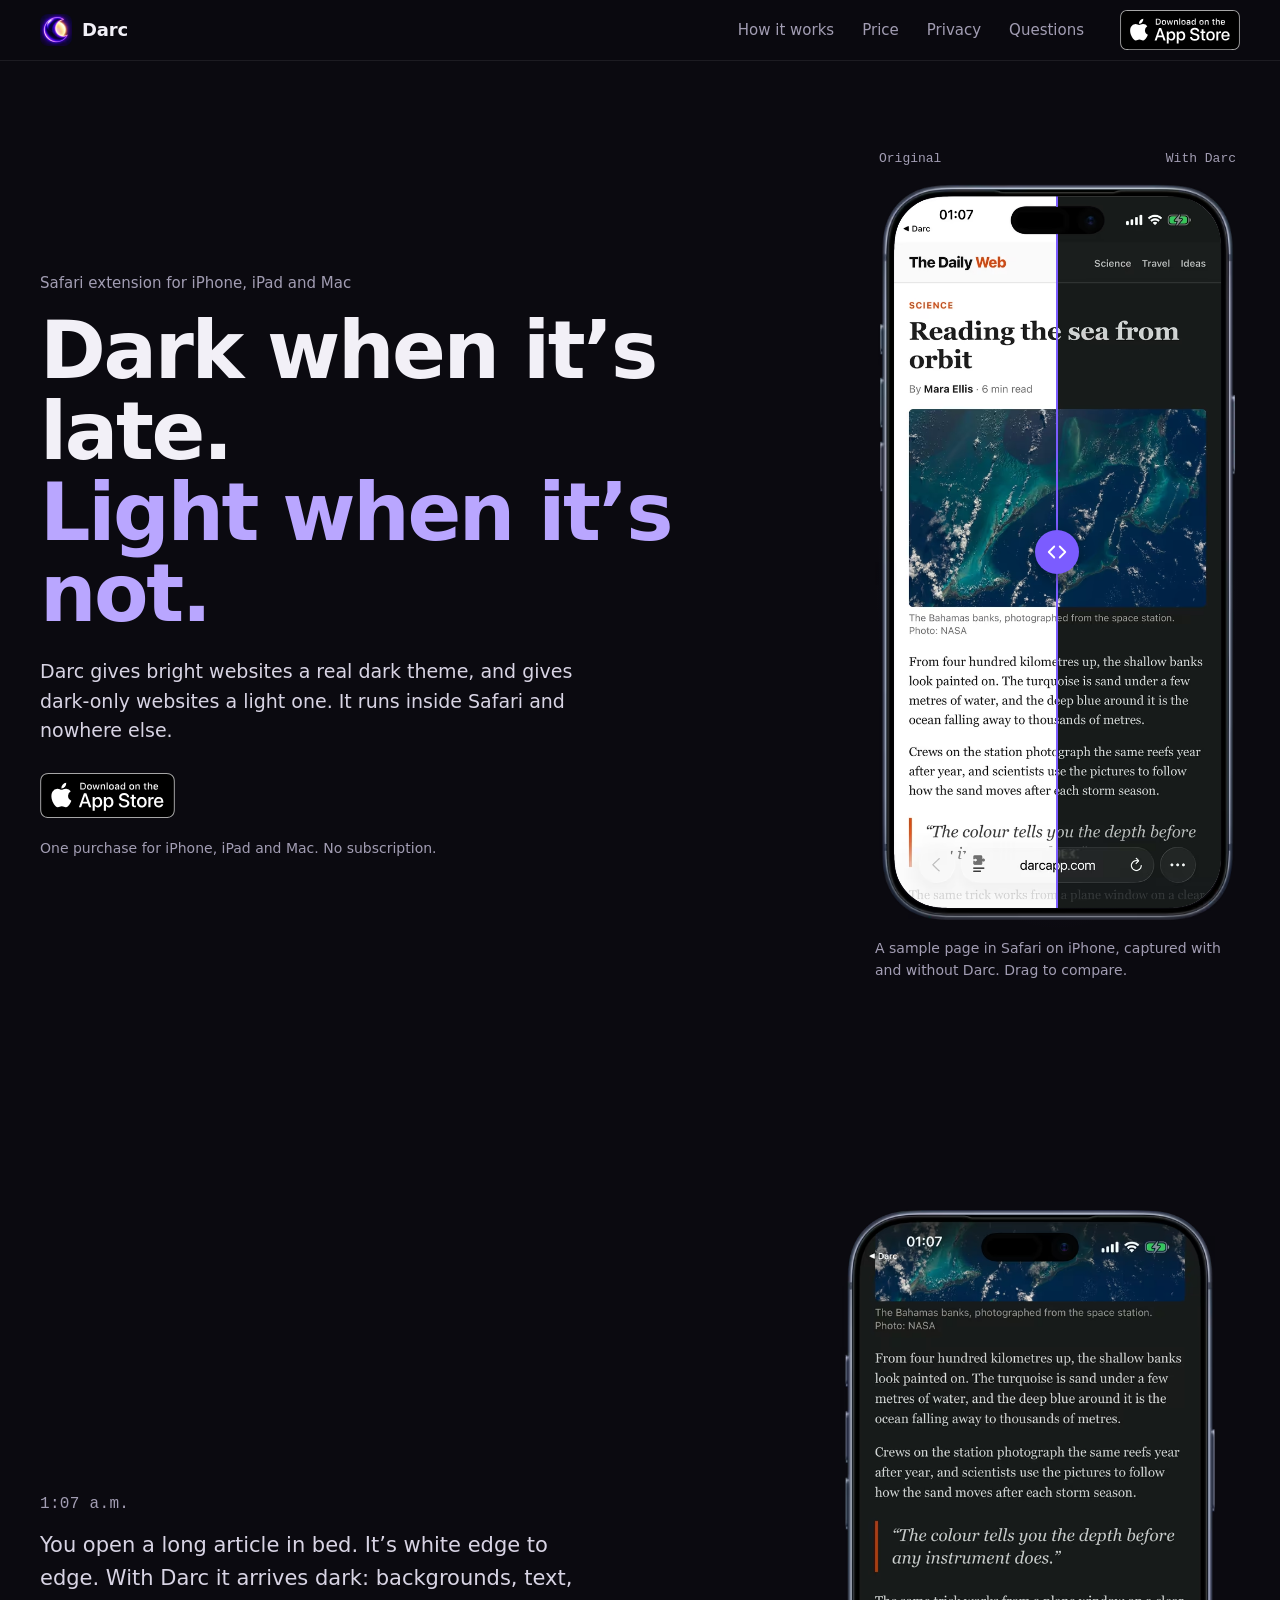
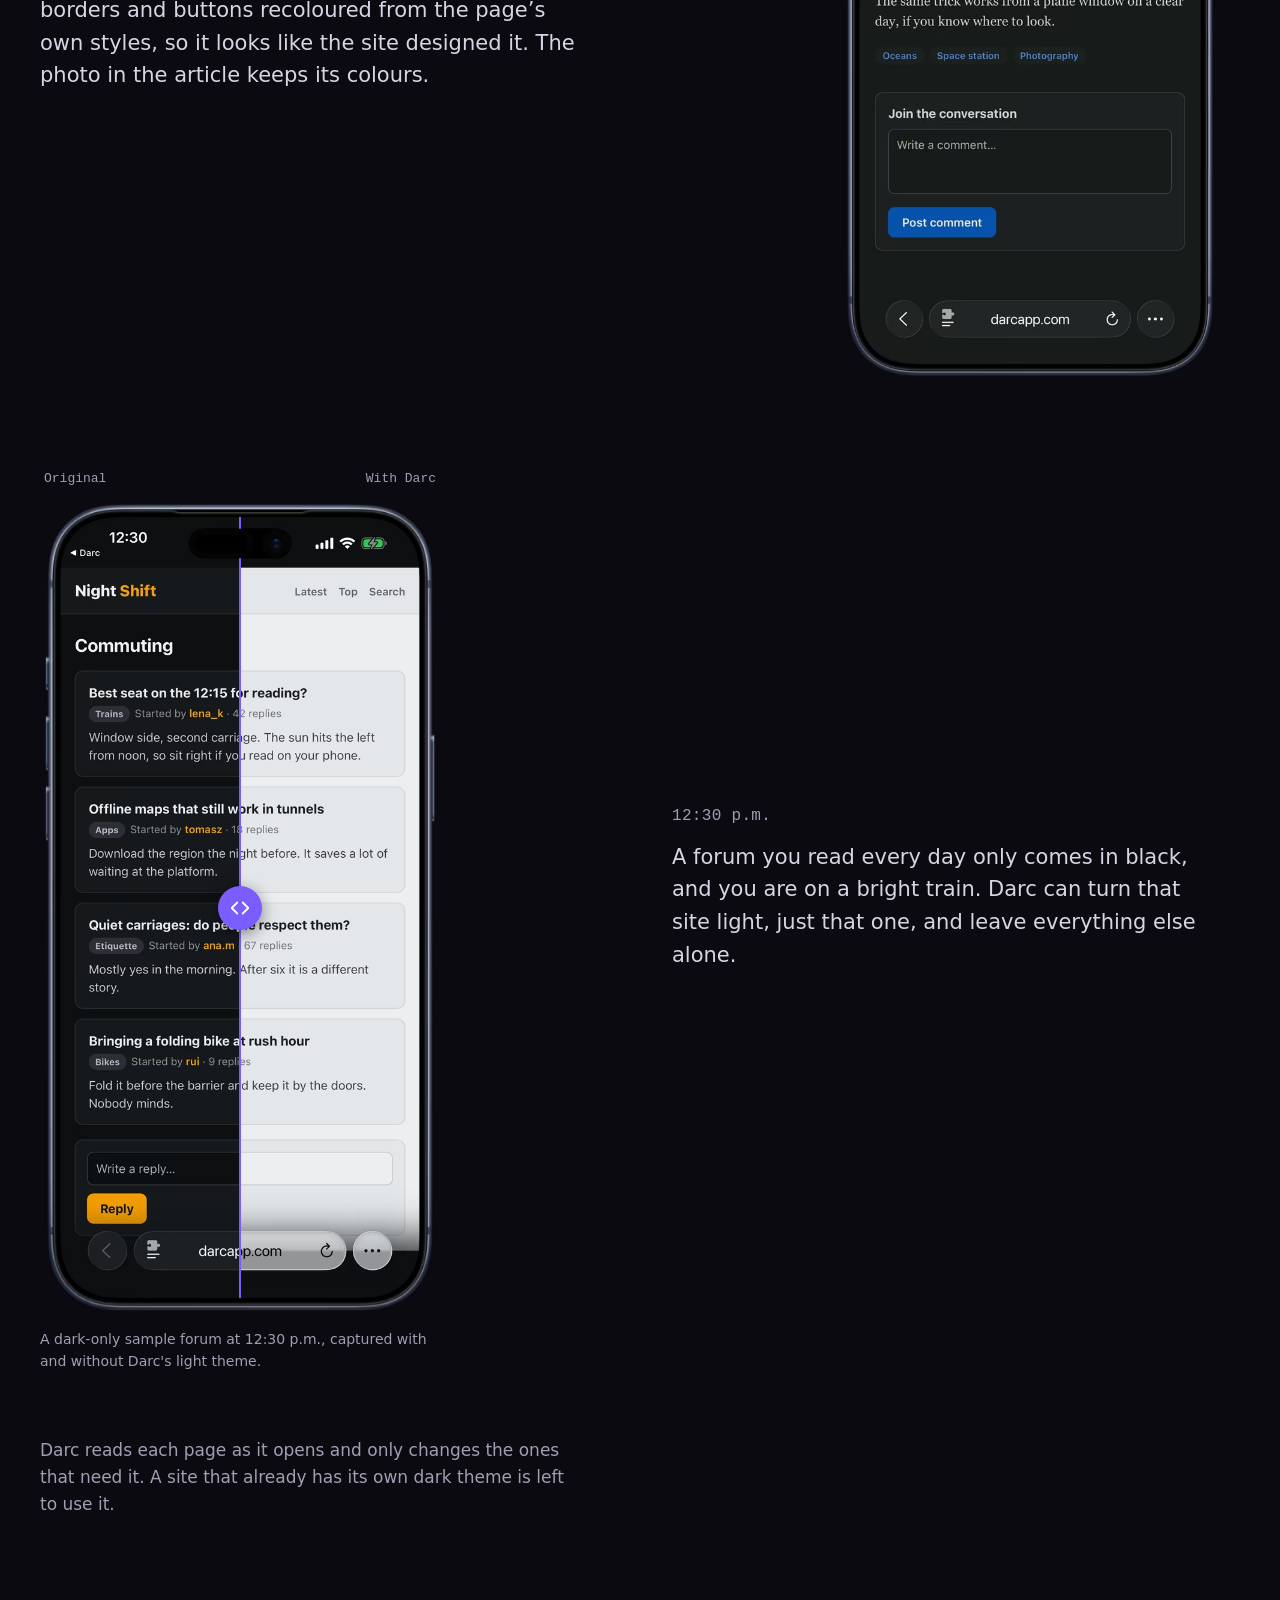
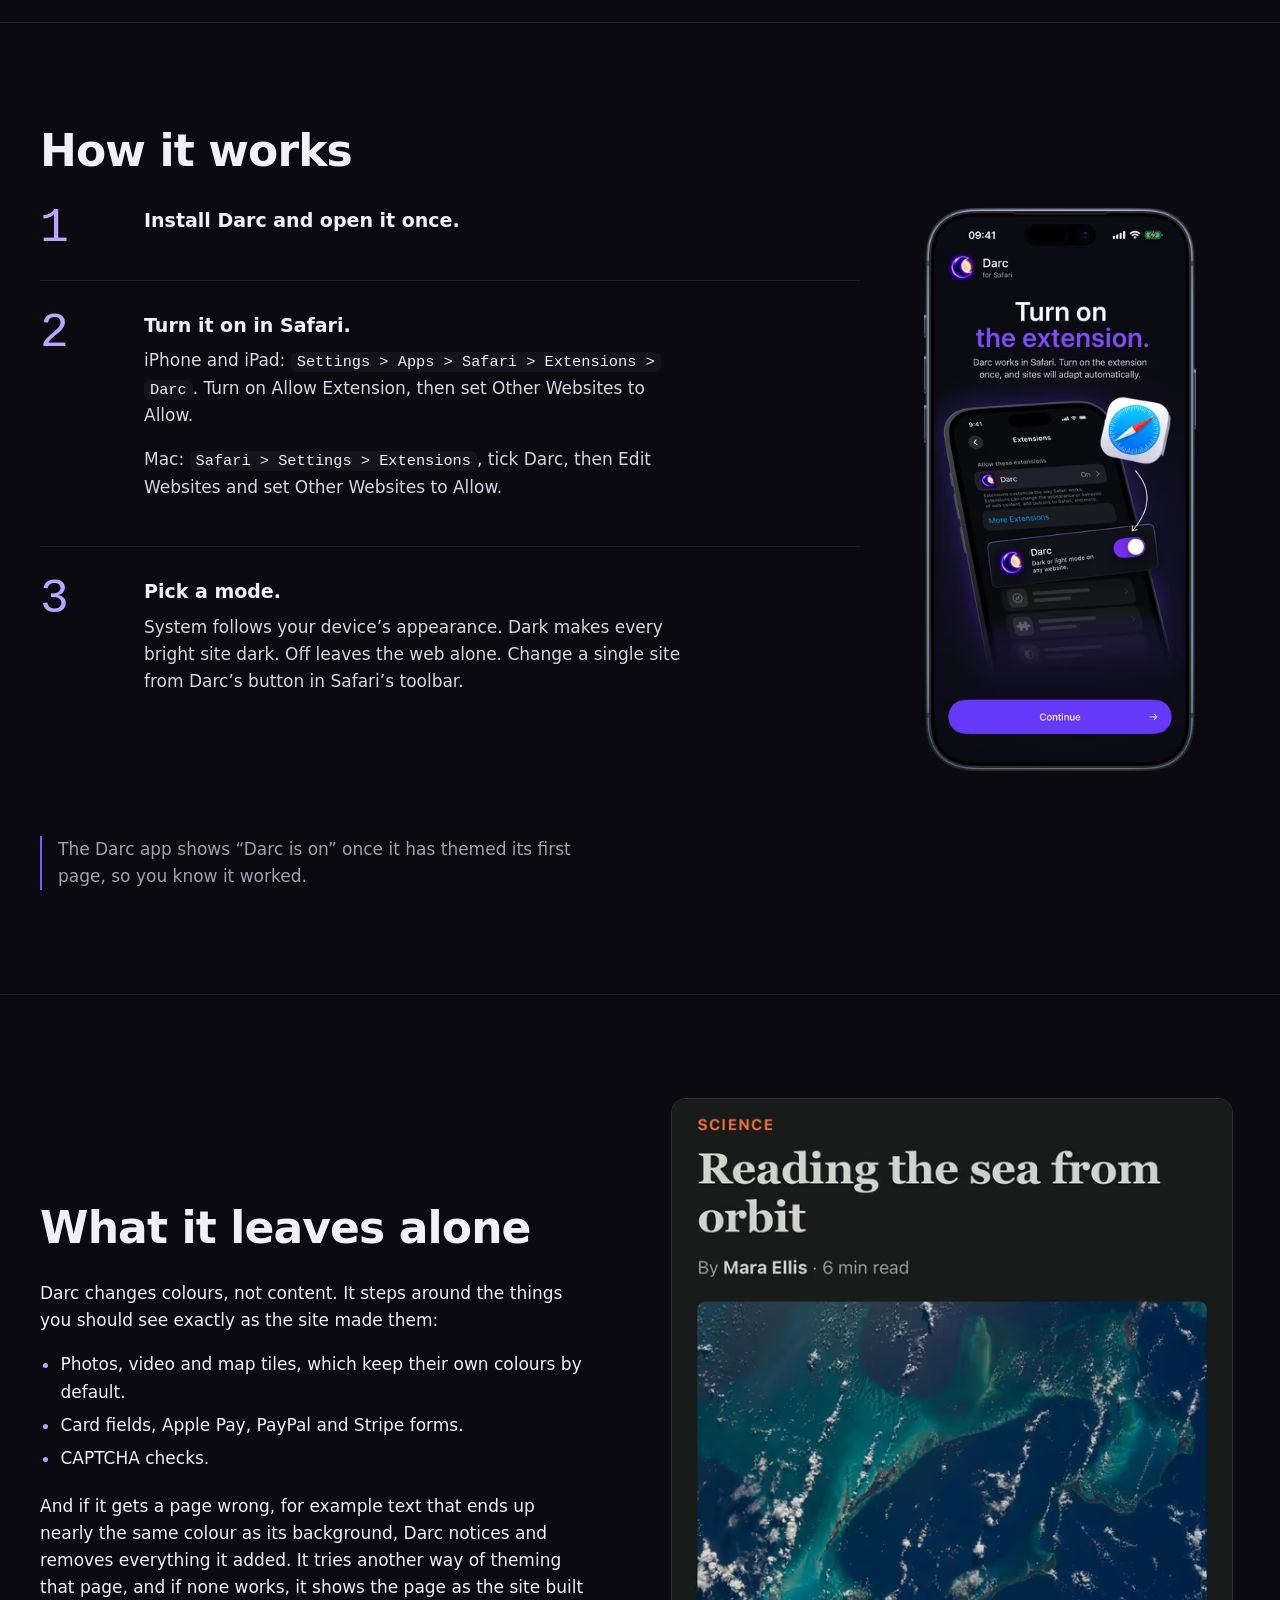
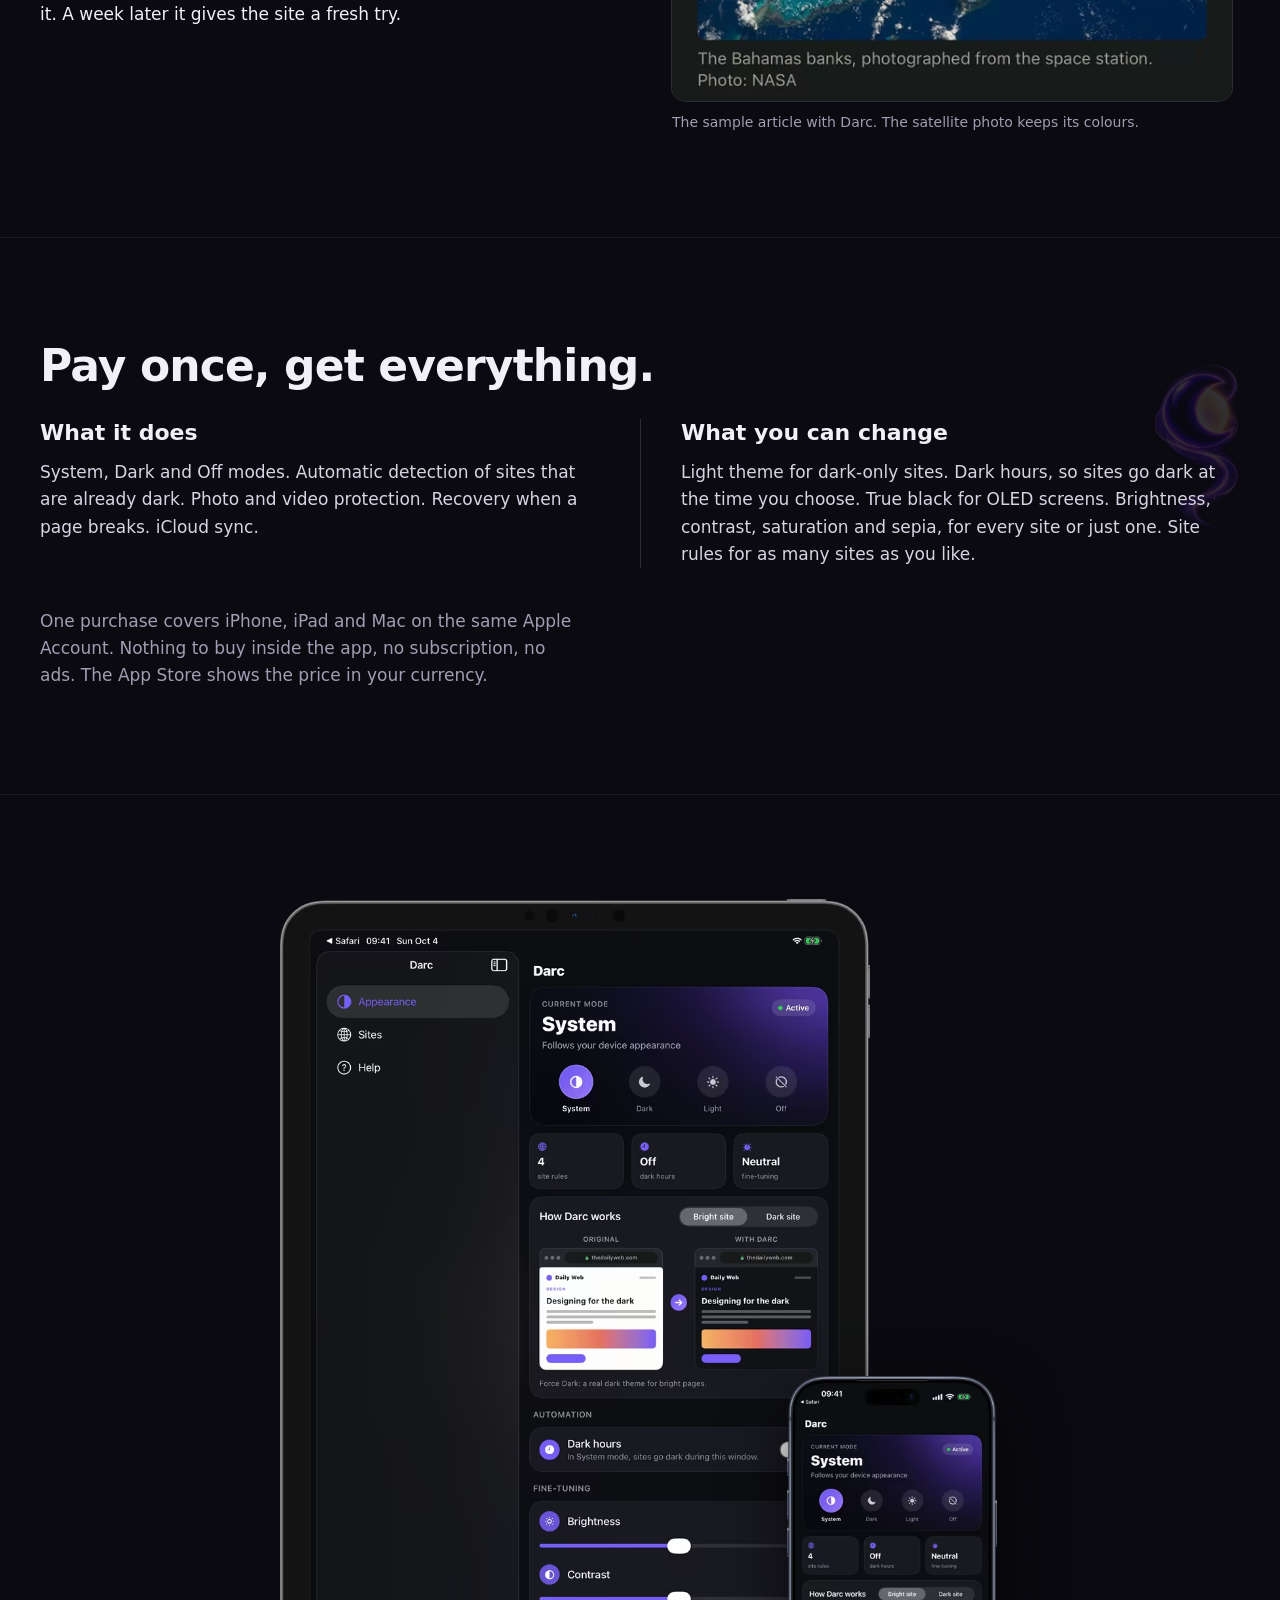
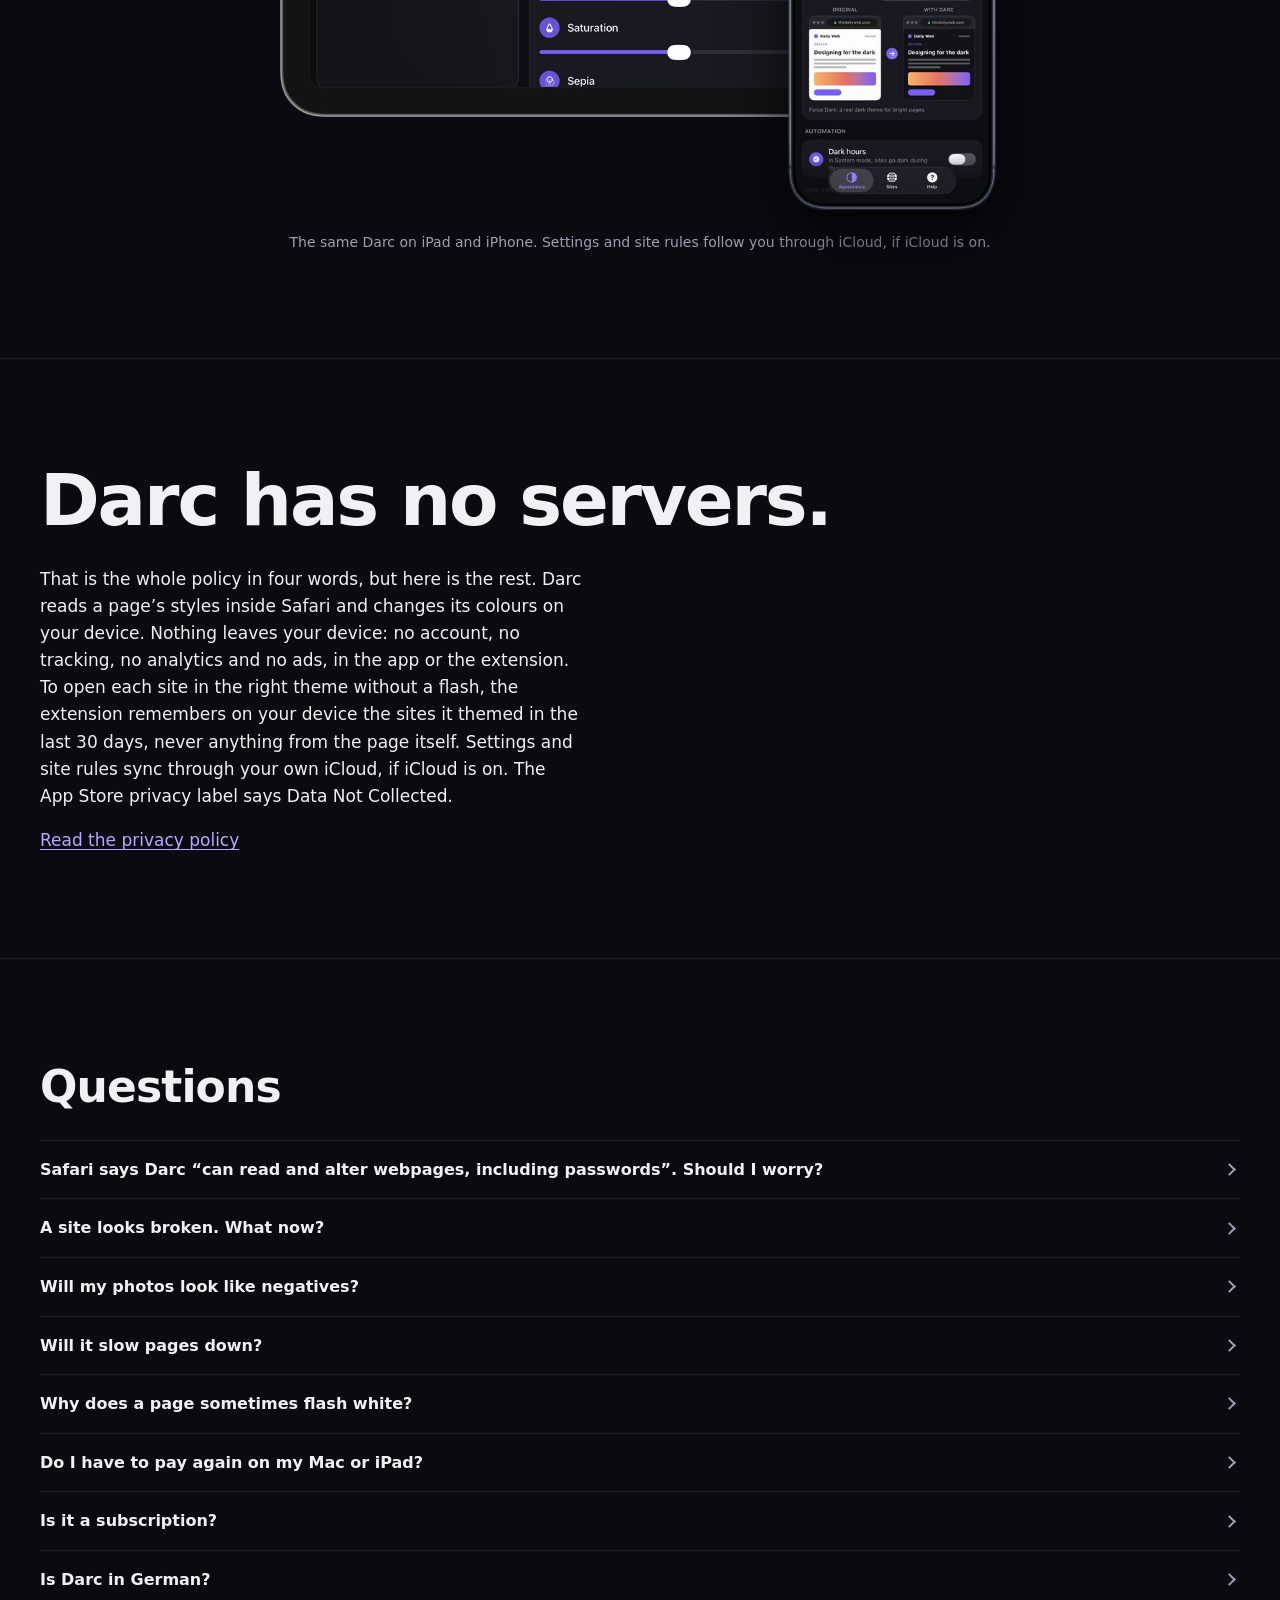
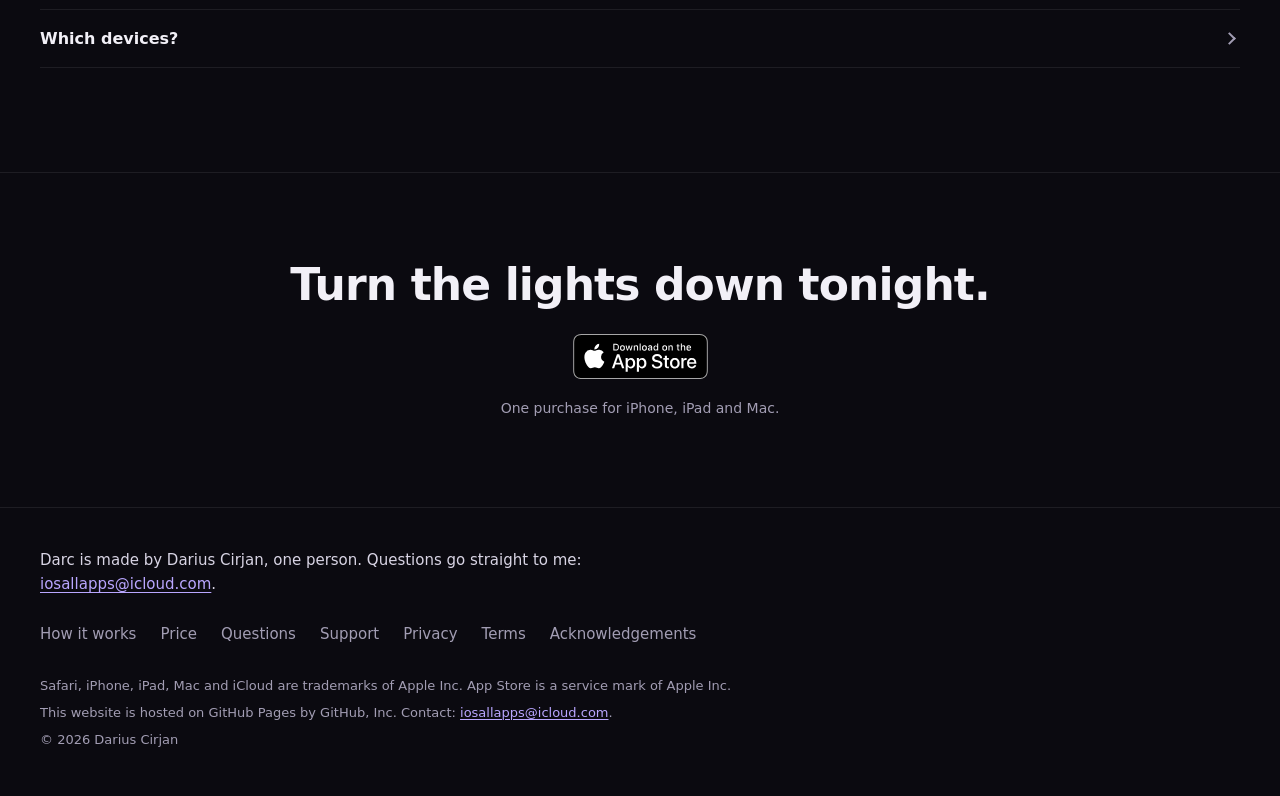
==== index.html @ 1af3436a "Disclose on-device site memory, GitHub Pages hosting and fair terms changes on the site - privacy po" ====
<!DOCTYPE html>
<html lang="en">
<head>
    <!-- build:head -->
    <meta charset="UTF-8">
    <meta name="viewport" content="width=device-width, initial-scale=1.0, viewport-fit=cover">
    <meta name="apple-itunes-app" content="app-id=6819036330">
    <title>Darc: Dark and Light Mode for Safari</title>
    <meta name="description" content="Darc is a Safari extension that gives bright websites a real dark theme and dark-only websites a light one, on iPhone, iPad and Mac. No account, no servers, no subscription.">
    <meta name="theme-color" content="#0B0A10">
    <meta name="color-scheme" content="dark">
    <link rel="canonical" href="https://darcapp.com/">
    <meta property="og:type" content="website">
    <meta property="og:site_name" content="Darc">
    <meta property="og:url" content="https://darcapp.com/">
    <meta property="og:title" content="Darc: Dark and Light Mode for Safari">
    <meta property="og:description" content="Darc is a Safari extension that gives bright websites a real dark theme and dark-only websites a light one, on iPhone, iPad and Mac. No account, no servers, no subscription.">
    <meta property="og:image" content="https://darcapp.com/og-image.png">
    <meta property="og:image:width" content="1200">
    <meta property="og:image:height" content="630">
    <meta property="og:image:alt" content="The Darc app icon, a glowing violet crescent, next to the words Dark when it’s late. Light when it’s not.">
    <meta name="twitter:card" content="summary_large_image">
    <meta name="twitter:title" content="Darc: Dark and Light Mode for Safari">
    <meta name="twitter:description" content="Darc is a Safari extension that gives bright websites a real dark theme and dark-only websites a light one, on iPhone, iPad and Mac. No account, no servers, no subscription.">
    <meta name="twitter:image" content="https://darcapp.com/og-image.png">
    <link rel="icon" href="/favicon.ico" sizes="48x48">
    <link rel="icon" type="image/png" sizes="32x32" href="/favicon-32.png">
    <link rel="icon" type="image/png" sizes="16x16" href="/favicon-16.png">
    <link rel="apple-touch-icon" href="/apple-touch-icon.png">
    <link rel="stylesheet" href="/styles.css?v=4">
    <script>document.documentElement.classList.add("js")</script>
    <!-- /build:head -->
    <link rel="preload" as="image" type="image/avif" imagesrcset="/img/web-article-original-360.avif 360w, /img/web-article-original-600.avif 600w, /img/web-article-original-720.avif 720w, /img/web-article-original-900.avif 900w, /img/web-article-original-1320.avif 1320w" imagesizes="(min-width: 768px) 440px, min(400px, 92vw)">
    <script type="application/ld+json">
    {
      "@context": "https://schema.org",
      "@type": "SoftwareApplication",
      "name": "Darc",
      "applicationCategory": "UtilitiesApplication",
      "operatingSystem": "iOS 18.0 or later, iPadOS 18.0 or later, macOS 15.0 or later",
      "description": "A Safari extension that gives bright websites a real dark theme and dark-only websites a light one.",
      "url": "https://darcapp.com/",
      "downloadUrl": "https://apps.apple.com/app/id6819036330",
      "author": { "@type": "Person", "name": "Darius Cirjan" }
    }
    </script>
</head>
<body>
    <a class="skip-link" href="#main">Skip to content</a>

    <!-- build:header -->
    <header class="site-header">
        <div class="wrap bar">
            <a class="brand" href="/" aria-label="Darc, home">
                <picture><source type="image/avif" srcset="/img/app-icon-64.avif 1x, /img/app-icon-128.avif 2x"><img src="/img/app-icon-64.webp" srcset="/img/app-icon-64.webp 1x, /img/app-icon-128.webp 2x" width="32" height="32" alt=""></picture>
                <span>Darc</span>
            </a>
            <nav class="nav" aria-label="Main">
                <ul class="nav-links">
                    <li><a href="/#how">How it works</a></li>
                    <li><a href="/#price">Price</a></li>
                    <li><a href="/#privacy">Privacy</a></li>
                    <li><a href="/#questions">Questions</a></li>
                </ul>
            </nav>
            <a class="badge badge-nav" href="https://apps.apple.com/app/id6819036330"><img src="/img/app-store-black-en-us.svg" width="120" height="40" alt="Download Darc on the App Store"></a>
        </div>
    </header>
    <!-- /build:header -->

    <main id="main">
        <section class="hero" aria-labelledby="hero-title">
            <div class="wrap hero-grid">
                <div class="hero-copy">
                    <p class="eyebrow">Safari extension for iPhone, iPad and Mac</p>
                    <h1 id="hero-title"><span class="line">Dark when it’s late.</span> <span class="line">Light when it’s not.</span></h1>
                    <p class="hero-sub">Darc gives bright websites a real dark theme, and gives dark-only websites a light one. It runs inside Safari and nowhere else.</p>
                    <div class="hero-cta">
                        <a class="badge" href="https://apps.apple.com/app/id6819036330"><img src="/img/app-store-black-en-us.svg" width="135" height="45" alt="Download Darc on the App Store"></a>
                        <p class="small">One purchase for iPhone, iPad and Mac. No subscription.</p>
                    </div>
                </div>
                <div class="hero-media">
                <figure class="compare" data-nudge>
                    <div class="compare-labels" aria-hidden="true"><span>Original</span><span>With Darc</span></div>
                    <div class="device">
                        <div class="screen">
                            <picture class="before"><source type="image/avif" srcset="/img/web-article-original-360.avif 360w, /img/web-article-original-600.avif 600w, /img/web-article-original-720.avif 720w, /img/web-article-original-900.avif 900w, /img/web-article-original-1320.avif 1320w" sizes="(min-width: 768px) 440px, min(400px, 92vw)"><img src="/img/web-article-original-600.webp" srcset="/img/web-article-original-360.webp 360w, /img/web-article-original-600.webp 600w, /img/web-article-original-720.webp 720w, /img/web-article-original-900.webp 900w, /img/web-article-original-1320.webp 1320w" sizes="(min-width: 768px) 440px, min(400px, 92vw)" width="1320" height="2868" alt="A sample article, The Daily Web, as the site built it: a white page with dark text, at 1:07 a.m. in Safari on iPhone." fetchpriority="high"></picture>
                            <picture class="after"><source type="image/avif" srcset="/img/web-article-darc-360.avif 360w, /img/web-article-darc-600.avif 600w, /img/web-article-darc-720.avif 720w, /img/web-article-darc-900.avif 900w, /img/web-article-darc-1320.avif 1320w" sizes="(min-width: 768px) 440px, min(400px, 92vw)"><img src="/img/web-article-darc-600.webp" srcset="/img/web-article-darc-360.webp 360w, /img/web-article-darc-600.webp 600w, /img/web-article-darc-720.webp 720w, /img/web-article-darc-900.webp 900w, /img/web-article-darc-1320.webp 1320w" sizes="(min-width: 768px) 440px, min(400px, 92vw)" width="1320" height="2868" alt="The same article with Darc on: a dark background and light text, and the photo of the Bahamas still in its original colours."></picture>
                            <div class="split-handle" aria-hidden="true"><span class="split-grip"><svg viewBox="0 0 24 24" aria-hidden="true" focusable="false"><path d="M9 6l-6 6 6 6M15 6l6 6-6 6"/></svg></span></div>
                            <input class="split-range" type="range" min="6" max="94" step="1" value="50" aria-label="Compare original and Darc">
                        </div>
                        <picture class="frame" aria-hidden="true"><source type="image/avif" srcset="/img/frame-iphone-490.avif 490w, /img/frame-iphone-980.avif 980w, /img/frame-iphone-1470.avif 1470w" sizes="(min-width: 768px) 440px, min(400px, 92vw)"><img src="/img/frame-iphone-490.webp" srcset="/img/frame-iphone-490.webp 490w, /img/frame-iphone-980.webp 980w, /img/frame-iphone-1470.webp 1470w" sizes="(min-width: 768px) 440px, min(400px, 92vw)" width="1470" height="3000" alt=""></picture>
                    </div>
                    <figcaption>A sample page in Safari on iPhone, captured with and without Darc. Drag to compare.</figcaption>
                </figure>
                </div>
            </div>
        </section>

        <section class="section" id="story" aria-labelledby="story-title">
            <div class="wrap">
                <h2 class="sr-only" id="story-title">Two directions</h2>
                <div class="story reveal">
                    <div class="story-text text">
                        <h3 class="kicker">1:07 a.m.</h3>
                        <p>You open a long article in bed. It’s white edge to edge. With Darc it arrives dark: backgrounds, text, borders and buttons recoloured from the page’s own styles, so it looks like the site designed it. The photo in the article keeps its colours.</p>
                    </div>
                    <div class="story-media">
                        <picture class="shot shot-framed"><source type="image/avif" srcset="/img/framed-article-comments-360.avif 360w, /img/framed-article-comments-600.avif 600w, /img/framed-article-comments-900.avif 900w" sizes="(min-width: 1024px) 400px, min(380px, 92vw)"><img src="/img/framed-article-comments-600.webp" srcset="/img/framed-article-comments-360.webp 360w, /img/framed-article-comments-600.webp 600w, /img/framed-article-comments-900.webp 900w" sizes="(min-width: 1024px) 400px, min(380px, 92vw)" width="900" height="1837" alt="The end of the sample article in Safari with Darc at 1:07 a.m.: dark page, light text, a dark comment box and a blue Post comment button." loading="lazy" decoding="async"></picture>
                    </div>
                </div>
                <div class="story story-flip reveal">
                    <div class="story-text text">
                        <h3 class="kicker">12:30 p.m.</h3>
                        <p>A forum you read every day only comes in black, and you are on a bright train. Darc can turn that site light, just that one, and leave everything else alone.</p>
                    </div>
                    <div class="story-media">
                        <figure class="compare">
                    <div class="compare-labels" aria-hidden="true"><span>Original</span><span>With Darc</span></div>
                    <div class="device">
                        <div class="screen">
                            <picture class="before"><source type="image/avif" srcset="/img/web-forum-original-360.avif 360w, /img/web-forum-original-600.avif 600w, /img/web-forum-original-720.avif 720w, /img/web-forum-original-900.avif 900w, /img/web-forum-original-1320.avif 1320w" sizes="(min-width: 1024px) 400px, min(380px, 92vw)"><img src="/img/web-forum-original-600.webp" srcset="/img/web-forum-original-360.webp 360w, /img/web-forum-original-600.webp 600w, /img/web-forum-original-720.webp 720w, /img/web-forum-original-900.webp 900w, /img/web-forum-original-1320.webp 1320w" sizes="(min-width: 1024px) 400px, min(380px, 92vw)" width="1320" height="2868" alt="A sample forum, Night Shift, that only comes in black." loading="lazy" decoding="async"></picture>
                            <picture class="after"><source type="image/avif" srcset="/img/web-forum-darc-360.avif 360w, /img/web-forum-darc-600.avif 600w, /img/web-forum-darc-720.avif 720w, /img/web-forum-darc-900.avif 900w, /img/web-forum-darc-1320.avif 1320w" sizes="(min-width: 1024px) 400px, min(380px, 92vw)"><img src="/img/web-forum-darc-600.webp" srcset="/img/web-forum-darc-360.webp 360w, /img/web-forum-darc-600.webp 600w, /img/web-forum-darc-720.webp 720w, /img/web-forum-darc-900.webp 900w, /img/web-forum-darc-1320.webp 1320w" sizes="(min-width: 1024px) 400px, min(380px, 92vw)" width="1320" height="2868" alt="The same forum with Darc's light theme: light grey cards and dark text." loading="lazy" decoding="async"></picture>
                            <div class="split-handle" aria-hidden="true"><span class="split-grip"><svg viewBox="0 0 24 24" aria-hidden="true" focusable="false"><path d="M9 6l-6 6 6 6M15 6l6 6-6 6"/></svg></span></div>
                            <input class="split-range" type="range" min="6" max="94" step="1" value="50" aria-label="Compare the forum, original and with Darc’s light theme">
                        </div>
                        <picture class="frame" aria-hidden="true"><source type="image/avif" srcset="/img/frame-iphone-490.avif 490w, /img/frame-iphone-980.avif 980w, /img/frame-iphone-1470.avif 1470w" sizes="(min-width: 1024px) 400px, min(380px, 92vw)"><img src="/img/frame-iphone-490.webp" srcset="/img/frame-iphone-490.webp 490w, /img/frame-iphone-980.webp 980w, /img/frame-iphone-1470.webp 1470w" sizes="(min-width: 1024px) 400px, min(380px, 92vw)" width="1470" height="3000" alt=""></picture>
                    </div>
                    <figcaption>A dark-only sample forum at 12:30 p.m., captured with and without Darc's light theme.</figcaption>
                </figure>
                    </div>
                </div>
                <p class="story-note reveal">Darc reads each page as it opens and only changes the ones that need it. A site that already has its own dark theme is left to use it.</p>
            </div>
        </section>

        <section class="section" id="how" aria-labelledby="how-title">
            <div class="wrap">
                <h2 class="section-head reveal" id="how-title">How it works</h2>
                <ol class="steps reveal">
                    <li class="step">
                        <span class="step-num" aria-hidden="true">1</span>
                        <div>
                            <h3>Install Darc and open it once.</h3>
                        </div>
                    </li>
                    <li class="step">
                        <span class="step-num" aria-hidden="true">2</span>
                        <div>
                            <h3>Turn it on in Safari.</h3>
                            <p>iPhone and iPad: <span class="path">Settings &gt; Apps &gt; Safari &gt; Extensions &gt; Darc</span>. Turn on Allow Extension, then set Other Websites to Allow.</p>
                            <p>Mac: <span class="path">Safari &gt; Settings &gt; Extensions</span>, tick Darc, then Edit Websites and set Other Websites to Allow.</p>
                            <picture class="step-shot"><source type="image/avif" srcset="/img/framed-enable-360.avif 360w, /img/framed-enable-600.avif 600w" sizes="(min-width: 1024px) 280px, 240px"><img src="/img/framed-enable-600.webp" srcset="/img/framed-enable-360.webp 360w, /img/framed-enable-600.webp 600w" sizes="(min-width: 1024px) 280px, 240px" width="600" height="1224" alt="Darc's setup screen, Turn on the extension, showing the Darc switch in Safari's extension settings." loading="lazy" decoding="async"></picture>
                        </div>
                    </li>
                    <li class="step">
                        <span class="step-num" aria-hidden="true">3</span>
                        <div>
                            <h3>Pick a mode.</h3>
                            <p>System follows your device’s appearance. Dark makes every bright site dark. Off leaves the web alone. Change a single site from Darc’s button in Safari’s toolbar.</p>
                        </div>
                    </li>
                </ol>
                <p class="aside reveal">The Darc app shows “Darc is on” once it has themed its first page, so you know it worked.</p>
            </div>
        </section>

        <section class="section" id="alone" aria-labelledby="alone-title">
            <div class="wrap alone">
                <div class="text reveal">
                    <h2 class="section-head" id="alone-title">What it leaves alone</h2>
                    <p>Darc changes colours, not content. It steps around the things you should see exactly as the site made them:</p>
                    <ul class="plain-list">
                        <li>Photos, video and map tiles, which keep their own colours by default.</li>
                        <li>Card fields, Apple Pay, PayPal and Stripe forms.</li>
                        <li>CAPTCHA checks.</li>
                    </ul>
                    <p>And if it gets a page wrong, for example text that ends up nearly the same colour as its background, Darc notices and removes everything it added. It tries another way of theming that page, and if none works, it shows the page as the site built it. A week later it gives the site a fresh try.</p>
                </div>
                <figure class="alone-figure reveal">
                    <picture class="alone-media"><source type="image/avif" srcset="/img/web-article-photo-360.avif 360w, /img/web-article-photo-600.avif 600w, /img/web-article-photo-900.avif 900w, /img/web-article-photo-1320.avif 1320w" sizes="(min-width: 1024px) 560px, 92vw"><img src="/img/web-article-photo-600.webp" srcset="/img/web-article-photo-360.webp 360w, /img/web-article-photo-600.webp 600w, /img/web-article-photo-900.webp 900w, /img/web-article-photo-1320.webp 1320w" sizes="(min-width: 1024px) 560px, 92vw" width="1320" height="1420" alt="The top of the sample article with Darc: dark background, and a satellite photo of turquoise sandbanks in its original colours." loading="lazy" decoding="async"></picture>
                    <figcaption class="small">The sample article with Darc. The satellite photo keeps its colours.</figcaption>
                </figure>
            </div>
        </section>

        <section class="section" id="price" aria-labelledby="price-title">
            <div class="wrap">
                <div>
                    <h2 class="section-head reveal" id="price-title">Pay once, get everything.</h2>
                    <div class="price-grid reveal">
                        <div class="price-col">
                            <h3>What it does</h3>
                            <p>System, Dark and Off modes. Automatic detection of sites that are already dark. Photo and video protection. Recovery when a page breaks. iCloud sync.</p>
                        </div>
                        <div class="price-col forever">
                            <picture class="forever-moon" aria-hidden="true"><source type="image/avif" srcset="/img/art-moon-240.avif 240w, /img/art-moon-480.avif 480w" sizes="120px"><img src="/img/art-moon-240.webp" srcset="/img/art-moon-240.webp 240w, /img/art-moon-480.webp 480w" sizes="120px" width="240" height="480" alt="" loading="lazy" decoding="async"></picture>
                            <h3>What you can change</h3>
                            <p>Light theme for dark-only sites. Dark hours, so sites go dark at the time you choose. True black for OLED screens. Brightness, contrast, saturation and sepia, for every site or just one. Site rules for as many sites as you like.</p>
                        </div>
                    </div>
                    <p class="price-foot reveal">One purchase covers iPhone, iPad and Mac on the same Apple Account. Nothing to buy inside the app, no subscription, no ads. The App Store shows the price in your currency.</p>
                </div>
            </div>
        </section>

        <section class="section" id="devices" aria-labelledby="devices-title">
            <div class="wrap">
                <h2 class="sr-only" id="devices-title">On iPhone, iPad and Mac</h2>
                <figure class="devices reveal">
                    <picture class="devices-ipad"><source type="image/avif" srcset="/img/framed-ipad-560.avif 560w, /img/framed-ipad-900.avif 900w, /img/framed-ipad-1300.avif 1300w" sizes="(min-width: 768px) 590px, 76vw"><img src="/img/framed-ipad-900.webp" srcset="/img/framed-ipad-560.webp 560w, /img/framed-ipad-900.webp 900w, /img/framed-ipad-1300.webp 1300w" sizes="(min-width: 768px) 590px, 76vw" width="1300" height="1802" alt="Darc on iPad: a sidebar with Appearance, Sites and Help, the current mode System marked Active, and the fine-tuning sliders." loading="lazy" decoding="async"></picture>
                    <picture class="devices-phone"><source type="image/avif" srcset="/img/framed-dashboard-300.avif 300w, /img/framed-dashboard-600.avif 600w" sizes="(min-width: 768px) 216px, 28vw"><img src="/img/framed-dashboard-600.webp" srcset="/img/framed-dashboard-300.webp 300w, /img/framed-dashboard-600.webp 600w" sizes="(min-width: 768px) 216px, 28vw" width="600" height="1224" alt="Darc on iPhone: the Appearance tab with the mode buttons System, Dark, Light and Off." loading="lazy" decoding="async"></picture>
                </figure>
                <p class="devices-caption reveal">The same Darc on iPad and iPhone. Settings and site rules follow you through iCloud, if iCloud is on.</p>
            </div>
        </section>

        <section class="section" id="privacy" aria-labelledby="privacy-title">
            <div class="wrap">
                <div class="text reveal">
                    <h2 class="privacy-line" id="privacy-title">Darc has no servers.</h2>
                    <p>That is the whole policy in four words, but here is the rest. Darc reads a page’s styles inside Safari and changes its colours on your device. Nothing leaves your device: no account, no tracking, no analytics and no ads, in the app or the extension. To open each site in the right theme without a flash, the extension remembers on your device the sites it themed in the last 30 days, never anything from the page itself. Settings and site rules sync through your own iCloud, if iCloud is on. The App Store privacy label says Data Not Collected.</p>
                    <p><a href="/privacy.html">Read the privacy policy</a></p>
                </div>
            </div>
        </section>

        <section class="section" id="questions" aria-labelledby="questions-title">
            <div class="wrap">
                <h2 class="section-head reveal" id="questions-title">Questions</h2>
                <div class="faq">
                    <details>
                        <summary>Safari says Darc “can read and alter webpages, including passwords”. Should I worry?</summary>
                        <div class="answer"><p>Safari shows that warning for every extension that changes how pages look, because to recolour a page an extension has to read it. Darc reads colours and styles on your device and sends nothing anywhere. It has no server to send to. If you prefer, allow it only on the sites you choose.</p></div>
                    </details>
                    <details>
                        <summary>A site looks broken. What now?</summary>
                        <div class="answer"><p>Tap Darc’s button in Safari’s toolbar. Off under the site’s name leaves that site untouched. Reset site clears its rule. Report issue opens an email with the site’s name, the mode and your Darc version. Nothing is sent unless you press send. <a href="/support.html#site-looks-wrong">More on the support page</a>.</p></div>
                    </details>
                    <details>
                        <summary>Will my photos look like negatives?</summary>
                        <div class="answer"><p>They shouldn’t. Darc recolours backgrounds and text from the page’s own styles and, by default, leaves images, video and maps in their original colours. On the rare page it can’t read that way, it falls back to a colour filter and shields photos from it. If one still looks wrong, Report issue in Darc’s menu tells me which site. You can also dim photos a little on a site you read at night.</p></div>
                    </details>
                    <details>
                        <summary>Will it slow pages down?</summary>
                        <div class="answer"><p>Darc gives itself 8 milliseconds at a time on a page, then steps back. If a busy page keeps it waiting, it backs off for longer, and in the end stops following that page’s changes rather than taking frames from it.</p></div>
                    </details>
                    <details>
                        <summary>Why does a page sometimes flash white?</summary>
                        <div class="answer"><p>Safari paints its own white placeholder before the page exists, and no extension can reach it. After that, Darc darkens the page as early as Safari lets it run. On a site you have opened before, it remembers the choice and starts dark straight away.</p></div>
                    </details>
                    <details>
                        <summary>Do I have to pay again on my Mac or iPad?</summary>
                        <div class="answer"><p>No. One purchase covers all three on the same Apple Account. On another device, download Darc again from the App Store and you are not charged twice.</p></div>
                    </details>
                    <details>
                        <summary>Is it a subscription?</summary>
                        <div class="answer"><p>No. You buy Darc once in the App Store, every feature is included, and there is nothing else to buy inside it. The App Store shows the price in your currency.</p></div>
                    </details>
                    <details>
                        <summary>Is Darc in German?</summary>
                        <div class="answer"><p>Yes. Darc launches in 45 languages, German included, and follows your device’s language.</p></div>
                    </details>
                    <details>
                        <summary>Which devices?</summary>
                        <div class="answer"><p>iPhone and iPad with iOS 18 or later, and Macs with macOS 15 or later.</p></div>
                    </details>
                </div>
            </div>
        </section>

        <section class="closing" aria-labelledby="closing-title">
            <div class="wrap">
                <h2 id="closing-title">Turn the lights down tonight.</h2>
                <a class="badge" href="https://apps.apple.com/app/id6819036330"><img src="/img/app-store-black-en-us.svg" width="135" height="45" alt="Download Darc on the App Store"></a>
                <p class="small">One purchase for iPhone, iPad and Mac.</p>
            </div>
        </section>
    </main>

    <!-- build:footer -->
    <footer class="site-footer">
        <div class="wrap">
            <p class="footer-maker">Darc is made by Darius Cirjan, one person. Questions go straight to me: <a href="mailto:iosallapps@icloud.com">iosallapps@icloud.com</a>.</p>
            <nav aria-label="Footer">
                <ul class="footer-links">
                    <li><a href="/#how">How it works</a></li>
                    <li><a href="/#price">Price</a></li>
                    <li><a href="/#questions">Questions</a></li>
                    <li><a href="/support.html">Support</a></li>
                    <li><a href="/privacy.html">Privacy</a></li>
                    <li><a href="/terms.html">Terms</a></li>
                    <li><a href="/support.html#acknowledgements">Acknowledgements</a></li>
                </ul>
            </nav>
            <div class="footer-small">
                <p>Safari, iPhone, iPad, Mac and iCloud are trademarks of Apple Inc. App Store is a service mark of Apple Inc.</p>
                <p>This website is hosted on GitHub Pages by GitHub, Inc. Contact: <a href="mailto:iosallapps@icloud.com">iosallapps@icloud.com</a>.</p>
                <p>&copy; 2026 Darius Cirjan</p>
            </div>
        </div>
    </footer>
    <!-- /build:footer -->
    <script src="/site.js?v=4" defer></script>
</body>
</html>
---- styles.css ----
/* darcapp.com. Dark-only, system fonts, no external requests. */

:root {
    color-scheme: dark;
    --bg: #0B0A10;
    --surface: #15131D;
    --line: rgba(255, 255, 255, 0.08);
    --line-strong: rgba(255, 255, 255, 0.14);
    --text: #F2F0F7;
    --muted: #A29DB3;
    --accent: #7B5CFF;
    --accent-text: #B9A6FF;
    --font: -apple-system, BlinkMacSystemFont, "SF Pro Display", system-ui, sans-serif;
    --mono: ui-monospace, "SF Mono", Menlo, monospace;
    --gutter-l: max(16px, env(safe-area-inset-left));
    --gutter-r: max(16px, env(safe-area-inset-right));
    --measure: 34rem;
    --max: 1200px;
    --radius: 14px;
    --tap: 44px;
}

*,
*::before,
*::after { box-sizing: border-box; }

html {
    -webkit-text-size-adjust: 100%;
    text-size-adjust: 100%;
    scroll-padding-top: calc(72px + env(safe-area-inset-top));
}

body {
    margin: 0;
    background: var(--bg);
    color: var(--text);
    font-family: var(--font);
    font-size: 1.0625rem;
    line-height: 1.6;
    -webkit-font-smoothing: antialiased;
}

img,
picture { display: block; max-width: 100%; height: auto; }

a { color: var(--accent-text); text-underline-offset: 0.18em; text-decoration-thickness: 1px; }
a:hover { color: var(--text); }

:focus-visible { outline: 2px solid var(--accent-text); outline-offset: 3px; border-radius: 4px; }

h1, h2, h3 { margin: 0; overflow-wrap: anywhere; hyphens: manual; }

h1 {
    font-size: clamp(2.5rem, 7vw, 5rem);
    font-weight: 700;
    letter-spacing: -0.03em;
    line-height: 1.02;
}

h2 {
    font-size: clamp(1.75rem, 4vw, 2.75rem);
    font-weight: 650;
    letter-spacing: -0.02em;
    line-height: 1.1;
}

h3 { font-size: 1.1875rem; font-weight: 650; line-height: 1.3; }

p { margin: 0 0 1em; }
p:last-child { margin-bottom: 0; }

.small { font-size: 0.875rem; color: var(--muted); }
.mono { font-family: var(--mono); font-size: 0.92em; }
.muted { color: var(--muted); }

.wrap {
    width: 100%;
    max-width: calc(var(--max) + var(--gutter-l) + var(--gutter-r));
    margin: 0 auto;
    padding-left: var(--gutter-l);
    padding-right: var(--gutter-r);
}

.text { max-width: var(--measure); }

.skip-link {
    position: absolute;
    left: var(--gutter-l);
    top: -100px;
    z-index: 100;
    padding: 10px 14px;
    background: var(--surface);
    color: var(--text);
    border-radius: 8px;
}
.skip-link:focus { top: calc(8px + env(safe-area-inset-top)); }

/* Header */

.site-header {
    position: sticky;
    top: 0;
    z-index: 50;
    padding-top: env(safe-area-inset-top);
    background: rgba(11, 10, 16, 0.86);
    -webkit-backdrop-filter: saturate(140%) blur(14px);
    backdrop-filter: saturate(140%) blur(14px);
    border-bottom: 1px solid var(--line);
}

.bar {
    display: flex;
    align-items: center;
    gap: 16px;
    min-height: 60px;
}

.brand {
    display: inline-flex;
    align-items: center;
    gap: 10px;
    min-height: var(--tap);
    color: var(--text);
    text-decoration: none;
    font-weight: 700;
    font-size: 1.125rem;
    letter-spacing: -0.01em;
}
.brand img { width: 32px; height: 32px; border-radius: 8px; }

.nav { display: none; margin-left: auto; }
.nav-links { display: flex; gap: 4px; list-style: none; margin: 0; padding: 0; }
.nav-links a {
    display: inline-flex;
    align-items: center;
    min-height: var(--tap);
    padding: 0 12px;
    color: var(--muted);
    font-size: 0.9375rem;
    text-decoration: none;
}
.nav-links a:hover { color: var(--text); }

.badge {
    display: inline-flex;
    align-items: center;
    min-height: var(--tap);
    border-radius: 8px;
}
.badge img { width: 135px; height: 45px; }
.badge-nav { margin-left: auto; }
.badge-nav img { width: 120px; height: 40px; }

@media (min-width: 768px) {
    .nav { display: block; }
    .badge-nav { margin-left: 8px; }
}

/* Sections */

.section { padding: 72px 0; }
.section + .section { border-top: 1px solid var(--line); }

.kicker {
    display: block;
    margin-bottom: 14px;
    font-family: var(--mono);
    font-size: 0.875rem;
    color: var(--muted);
    letter-spacing: 0.02em;
}

.section-head { margin-bottom: 28px; }

@media (min-width: 768px) {
    .section { padding: 104px 0; }
}

/* Hero */

.hero { padding: 40px 0 64px; position: relative; }

.hero-grid { display: grid; gap: 40px; }

.eyebrow {
    margin: 0 0 16px;
    font-size: 0.9375rem;
    color: var(--muted);
}

.hero h1 .line { display: inline-block; }
.hero h1 .line + .line { color: var(--accent-text); }

.hero-sub {
    margin: 22px 0 28px;
    max-width: var(--measure);
    font-size: 1.1875rem;
    line-height: 1.55;
    color: #D8D4E4;
}

.hero-cta .small { margin-top: 10px; }

.hero-media {
    position: relative;
    width: 100%;
    max-width: 420px;
    justify-self: center;
}

/* The one glow on the page. */
.hero-media::before {
    content: "";
    position: absolute;
    inset: 12% 0 6%;
    background: radial-gradient(closest-side, rgba(123, 92, 255, 0.24), rgba(123, 92, 255, 0.08) 55%, rgba(123, 92, 255, 0));
    z-index: -1;
    pointer-events: none;
}

@media (min-width: 768px) {
    .hero { padding: 64px 0 96px; }
    .hero-media { max-width: 460px; }
}

@media (min-width: 1024px) {
    .hero { padding: 88px 0 120px; }
    .hero-grid {
        grid-template-columns: 55fr 45fr;
        align-items: center;
        gap: 48px;
    }
    .hero-media { justify-self: end; max-width: clamp(320px, calc((100vh - 170px) * 0.5), 440px); }
    .hero h1 { font-size: min(5rem, 6.2vw); }
}

/* Before/after compare */

.compare { margin: 0; }

.compare-labels {
    display: flex;
    justify-content: space-between;
    margin: 0 4px 10px;
    font-family: var(--mono);
    font-size: 0.8125rem;
    color: var(--muted);
}

/* Apple's iPhone 17 Pro Max frame (1470 x 3000) lies over the live split. The screen rectangle
   from the frame's offsets: origin (75, 66), size 1320 x 2868. Percentages keep it exact at any width. */
.device {
    position: relative;
    aspect-ratio: 1470 / 3000;
}

.device .frame,
.device .frame img {
    position: absolute;
    inset: 0;
    width: 100%;
    height: 100%;
    pointer-events: none;
}

.screen {
    position: absolute;
    left: 5.102%;
    top: 2.2%;
    width: 89.796%;
    height: 95.6%;
    overflow: hidden;
    border-radius: 14.8% / 6.8%;
    -webkit-mask-image: url("/img/screen-mask.png");
    mask-image: url("/img/screen-mask.png");
    -webkit-mask-size: 100% 100%;
    mask-size: 100% 100%;
    background: #000;
    touch-action: pan-y;
    -webkit-user-select: none;
    user-select: none;
    --pos: 50%;
}

.screen picture,
.screen img {
    position: absolute;
    inset: 0;
    width: 100%;
    height: 100%;
    object-fit: cover;
    object-position: top;
    pointer-events: none;
}

.screen .after { clip-path: inset(0 0 0 var(--pos)); }

.split-handle {
    position: absolute;
    top: 0;
    bottom: 0;
    left: var(--pos);
    width: 2px;
    margin-left: -1px;
    background: var(--accent);
    pointer-events: none;
}

.split-grip {
    position: absolute;
    top: 50%;
    left: 50%;
    width: var(--tap);
    height: var(--tap);
    margin: -22px 0 0 -22px;
    border-radius: 50%;
    background: var(--accent);
    box-shadow: 0 4px 16px rgba(0, 0, 0, 0.45);
    display: grid;
    place-items: center;
}
.split-grip svg { width: 22px; height: 22px; fill: none; stroke: #fff; stroke-width: 2; stroke-linecap: round; stroke-linejoin: round; }

/* The range input carries keyboard and screen reader control; pointer drags are handled by the script. */
.split-range {
    position: absolute;
    inset: 0;
    width: 100%;
    height: 100%;
    margin: 0;
    opacity: 0;
    pointer-events: none;
    display: none;
}
.js .split-range { display: block; }
.js .screen { cursor: ew-resize; }
.screen:has(.split-range:focus-visible) .split-grip { outline: 2px solid #fff; outline-offset: 3px; }

.compare figcaption { margin-top: 12px; font-size: 0.875rem; color: var(--muted); }

/* Stories */

.story { display: grid; gap: 32px; }
.story + .story { margin-top: 72px; }
.story-text .kicker { font-size: 1rem; font-weight: 400; }
.story-text p { font-size: clamp(1.125rem, 2.2vw, 1.3125rem); line-height: 1.55; color: #D8D4E4; }

.shot { width: 100%; max-width: min(380px, 92vw); }

.story-media { justify-self: center; width: 100%; max-width: 380px; }

.story-note { margin-top: 64px; max-width: var(--measure); color: var(--muted); }

@media (min-width: 1024px) {
    .story { grid-template-columns: 1fr 1fr; align-items: center; gap: 64px; }
    .story + .story { margin-top: 24px; }
    .story-media { max-width: 400px; }
    .story-flip .story-text { order: 2; }
    .story-flip .story-media { order: 1; justify-self: start; margin-top: 64px; }
    .story:not(.story-flip) .story-media { justify-self: end; }
}

/* How it works */

.steps { list-style: none; margin: 0; padding: 0; counter-reset: step; }

.step {
    display: grid;
    grid-template-columns: 3.25rem 1fr;
    gap: 16px;
    padding: 28px 0;
    border-top: 1px solid var(--line);
}
.step:first-child { border-top: 0; padding-top: 0; }

.step-num {
    font-family: var(--mono);
    font-size: clamp(2rem, 5vw, 3rem);
    line-height: 1;
    color: var(--accent-text);
}

.step h3 { margin: 4px 0 10px; }
.step p { max-width: var(--measure); color: #D8D4E4; }
.path { font-family: var(--mono); font-size: 0.9em; color: var(--text); background: var(--surface); padding: 1px 6px; border-radius: 6px; -webkit-box-decoration-break: clone; box-decoration-break: clone; }

.step-shot { margin-top: 20px; width: 100%; max-width: 240px; }

.aside {
    margin-top: 32px;
    padding-left: 16px;
    border-left: 2px solid var(--accent);
    max-width: var(--measure);
    color: var(--muted);
}

@media (min-width: 768px) {
    .step { grid-template-columns: 5rem 1fr; gap: 24px; }
}

/* Desktop: the setup screen leaves step 2's column and stands beside the list, so the
   right half of the section is not empty. */
@media (min-width: 1024px) {
    .steps { position: relative; padding-right: 380px; min-height: 600px; }
    .step-shot { position: absolute; top: 0; right: 40px; width: 280px; max-width: 280px; margin-top: 0; }
}

/* What it leaves alone */

.alone { display: grid; gap: 40px; }
.plain-list { margin: 0 0 1.2em; padding-left: 1.2em; }
.plain-list li { margin-bottom: 6px; }
.plain-list li::marker { color: var(--accent-text); }
.alone-media { border-radius: var(--radius); overflow: hidden; box-shadow: 0 0 0 1px var(--line-strong); max-width: min(560px, 92vw); }
.alone-figure { margin: 0; }
.alone-figure figcaption { margin-top: 10px; }

@media (min-width: 1024px) {
    .alone { grid-template-columns: 1fr 1fr; align-items: center; gap: 64px; }
}

/* Price */

.price-grid { display: grid; gap: 40px; margin-top: 8px; }

.price-col h3 { font-size: 1.375rem; margin-bottom: 12px; }
.price-col p { max-width: var(--measure); color: #D8D4E4; }

.forever { position: relative; }
.forever-moon {
    position: absolute;
    top: -56px;
    right: 0;
    width: 88px;
    opacity: 0.16;
    pointer-events: none;
}
.forever h3,
.forever p { position: relative; }

.price-foot { margin-top: 40px; max-width: var(--measure); color: var(--muted); }


@media (min-width: 768px) {
    .price-grid { grid-template-columns: 1fr 1fr; gap: 0; }
    .price-col { padding-right: 40px; }
    .forever { padding: 0 0 0 40px; border-left: 1px solid var(--line-strong); }
}


/* Devices */

.devices { position: relative; max-width: 720px; margin: 0 auto; padding-bottom: 8%; }
.devices img { width: 100%; }
.devices-ipad { width: 82%; }
.devices-phone {
    position: absolute;
    right: 0;
    bottom: 0;
    width: 30%;
    filter: drop-shadow(0 24px 32px rgba(0, 0, 0, 0.7));
}
.devices-caption { margin-top: 18px; text-align: center; font-size: 0.875rem; color: var(--muted); }

/* Privacy */

.privacy-line {
    font-size: clamp(2.25rem, 7vw, 4.5rem);
    font-weight: 700;
    letter-spacing: -0.03em;
    line-height: 1.04;
    margin-bottom: 28px;
}
#privacy .text { max-width: none; }
#privacy .text p { max-width: var(--measure); }

/* Questions */

.faq { border-top: 1px solid var(--line); }
.faq details { border-bottom: 1px solid var(--line); }
.faq summary {
    display: flex;
    align-items: center;
    justify-content: space-between;
    gap: 16px;
    min-height: var(--tap);
    padding: 16px 0;
    font-size: 1rem;
    font-weight: 600;
    cursor: pointer;
    list-style: none;
}
.faq summary::-webkit-details-marker { display: none; }
.faq summary::after {
    content: "";
    flex: none;
    width: 9px;
    height: 9px;
    margin-right: 6px;
    border-right: 2px solid var(--muted);
    border-bottom: 2px solid var(--muted);
    transform: rotate(-45deg);
    transition: transform 200ms ease-out;
}
.faq details[open] summary::after { transform: rotate(45deg); }
.faq .answer { padding: 0 0 20px; max-width: 40rem; color: #D8D4E4; }

/* Closing band */

.closing {
    padding: 88px 0 calc(88px + env(safe-area-inset-bottom));
    text-align: center;
    border-top: 1px solid var(--line);
}
.closing h2 { margin-bottom: 24px; }
.closing .badge { margin: 0 auto; }
.closing .small { margin-top: 10px; }

/* Footer */

.site-footer {
    padding: 40px 0 calc(40px + env(safe-area-inset-bottom));
    border-top: 1px solid var(--line);
    font-size: 0.9375rem;
    color: var(--muted);
}
.footer-maker { max-width: 40rem; color: #D8D4E4; }
.footer-links { display: flex; flex-wrap: wrap; gap: 0 4px; list-style: none; margin: 16px 0 20px -10px; padding: 0; }
.footer-links a { display: inline-flex; align-items: center; min-height: var(--tap); padding: 0 10px; color: var(--muted); text-decoration: none; }
.footer-links a:hover { color: var(--text); }
.footer-small { font-size: 0.8125rem; }
.footer-small p { margin-bottom: 6px; }

/* Documents: support, privacy, terms */

.doc { padding: 48px 0 80px; }
.doc .container,
.doc .doc-body { max-width: 44rem; }
.doc .container { margin: 0 auto; padding-left: var(--gutter-l); padding-right: var(--gutter-r); }
.doc h1 { font-size: clamp(2.25rem, 6vw, 3.5rem); margin-bottom: 12px; }
.doc h2 { font-size: clamp(1.375rem, 3vw, 1.75rem); margin: 48px 0 14px; }
.doc h3 { margin: 28px 0 10px; }
.doc ul,
.doc ol { padding-left: 1.3em; }
.doc li { margin-bottom: 8px; }
.doc li::marker { color: var(--accent-text); }
.doc-meta,
.doc-intro { color: var(--muted); }
.doc-intro { font-size: 1.125rem; }
.callout {
    margin: 24px 0;
    padding: 18px 20px;
    border-left: 2px solid var(--accent);
    background: var(--surface);
    border-radius: 0 10px 10px 0;
}
.doc .toc { margin: 28px 0 8px; padding: 0; list-style: none; border-top: 1px solid var(--line); }
.toc li { margin: 0; border-bottom: 1px solid var(--line); }
.toc a { display: flex; align-items: center; min-height: var(--tap); text-decoration: none; color: var(--text); }
.toc a:hover { color: var(--accent-text); }
.license {
    margin: 16px 0 0;
    padding: 16px;
    max-width: 100%;
    overflow-x: auto;
    background: var(--surface);
    border-radius: 10px;
    font-family: var(--mono);
    font-size: 0.75rem;
    line-height: 1.5;
    white-space: pre-wrap;
    overflow-wrap: anywhere;
    color: var(--muted);
}
.doc-figure { margin: 20px 0; }
.doc-figure img { width: 100%; max-width: 300px; border-radius: 16px; box-shadow: 0 0 0 1px var(--line-strong); }
.doc-figure figcaption { margin-top: 8px; font-size: 0.875rem; color: var(--muted); }

/* 404 */

.notfound { padding: 96px 0 120px; text-align: center; }
.notfound .container { margin: 0 auto; padding-left: var(--gutter-l); padding-right: var(--gutter-r); max-width: 40rem; }
.notfound img { margin: 0 auto 28px; border-radius: 18px; }
.notfound h1 { font-size: clamp(2.25rem, 7vw, 3.75rem); margin-bottom: 16px; }
.notfound p { color: var(--muted); }

/* Motion: one fade-up per section, only with JS and only without reduced motion. */

@media (prefers-reduced-motion: no-preference) {
    .js .reveal { opacity: 0; transform: translateY(12px); transition: opacity 300ms ease-out, transform 300ms ease-out; }
    .js .reveal.is-in { opacity: 1; transform: none; }
}

.sr-only {
    position: absolute;
    width: 1px;
    height: 1px;
    padding: 0;
    margin: -1px;
    overflow: hidden;
    clip: rect(0, 0, 0, 0);
    white-space: nowrap;
    border: 0;
}
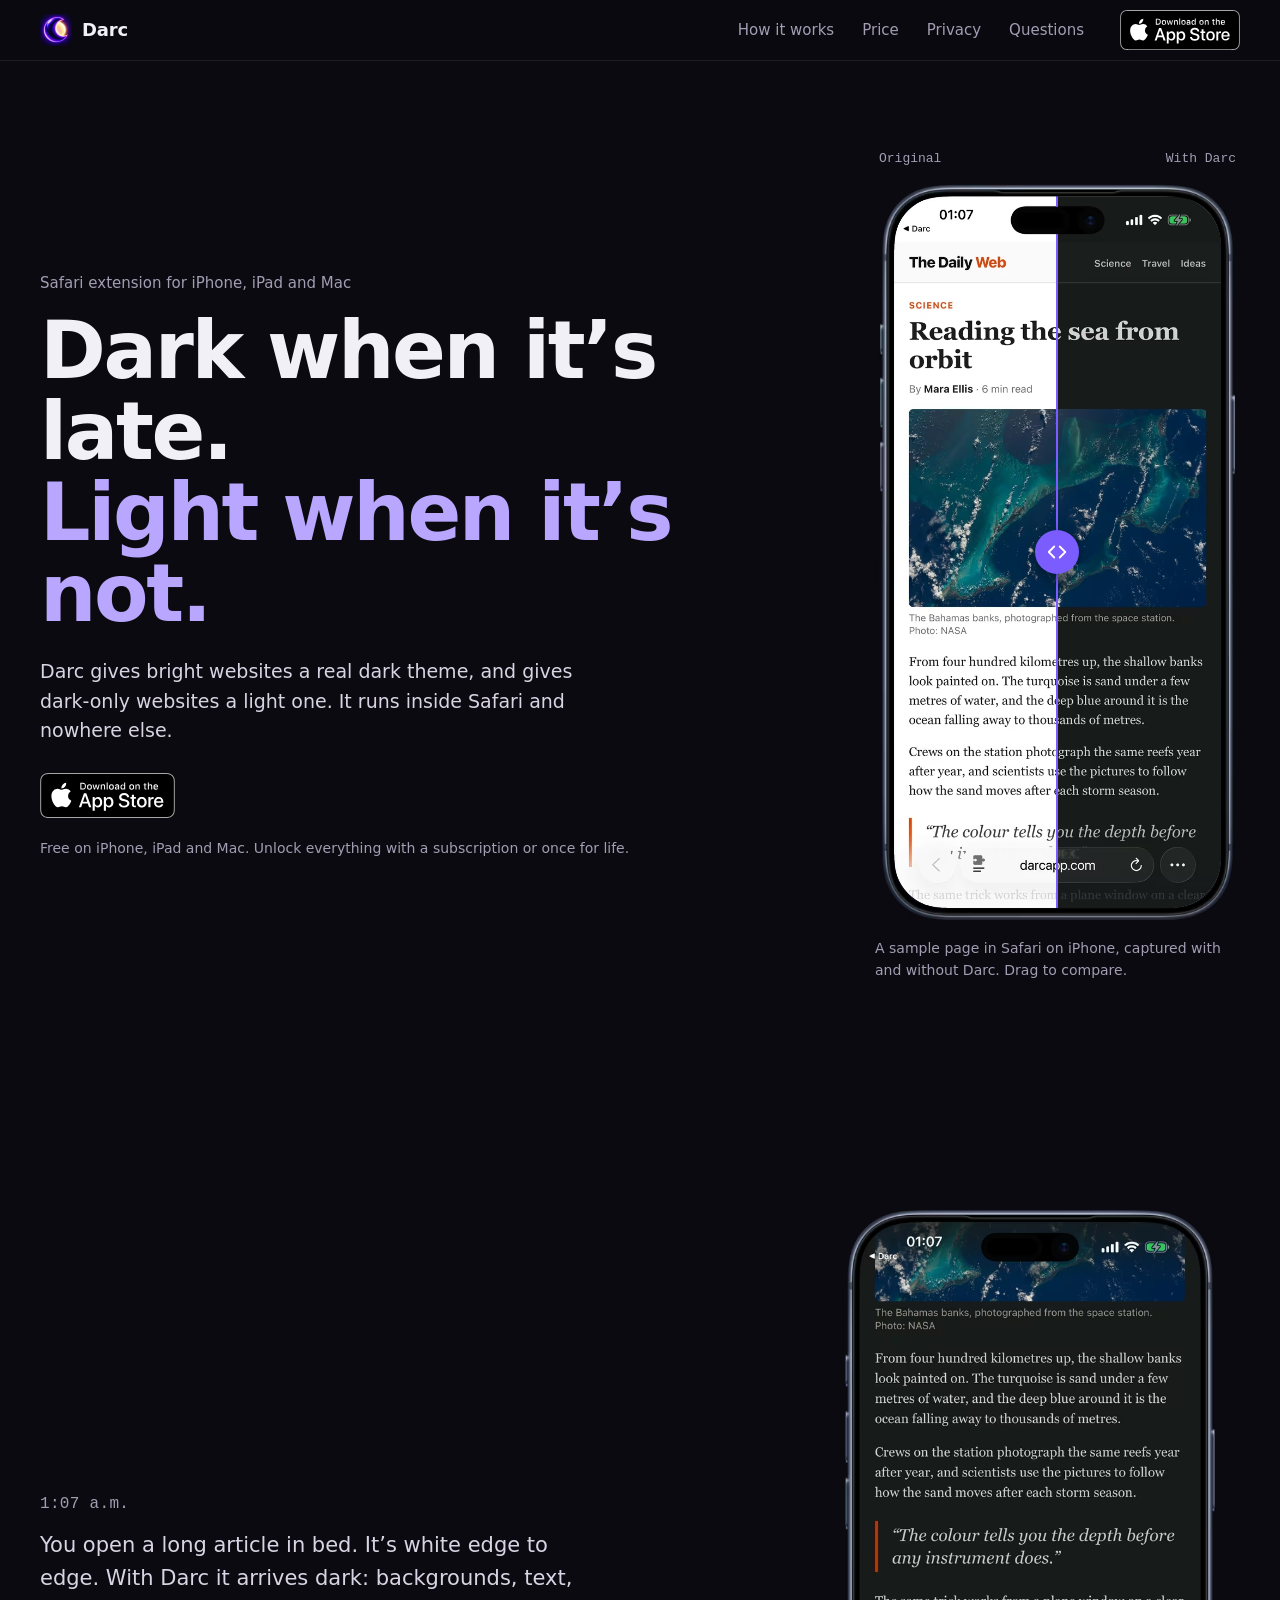
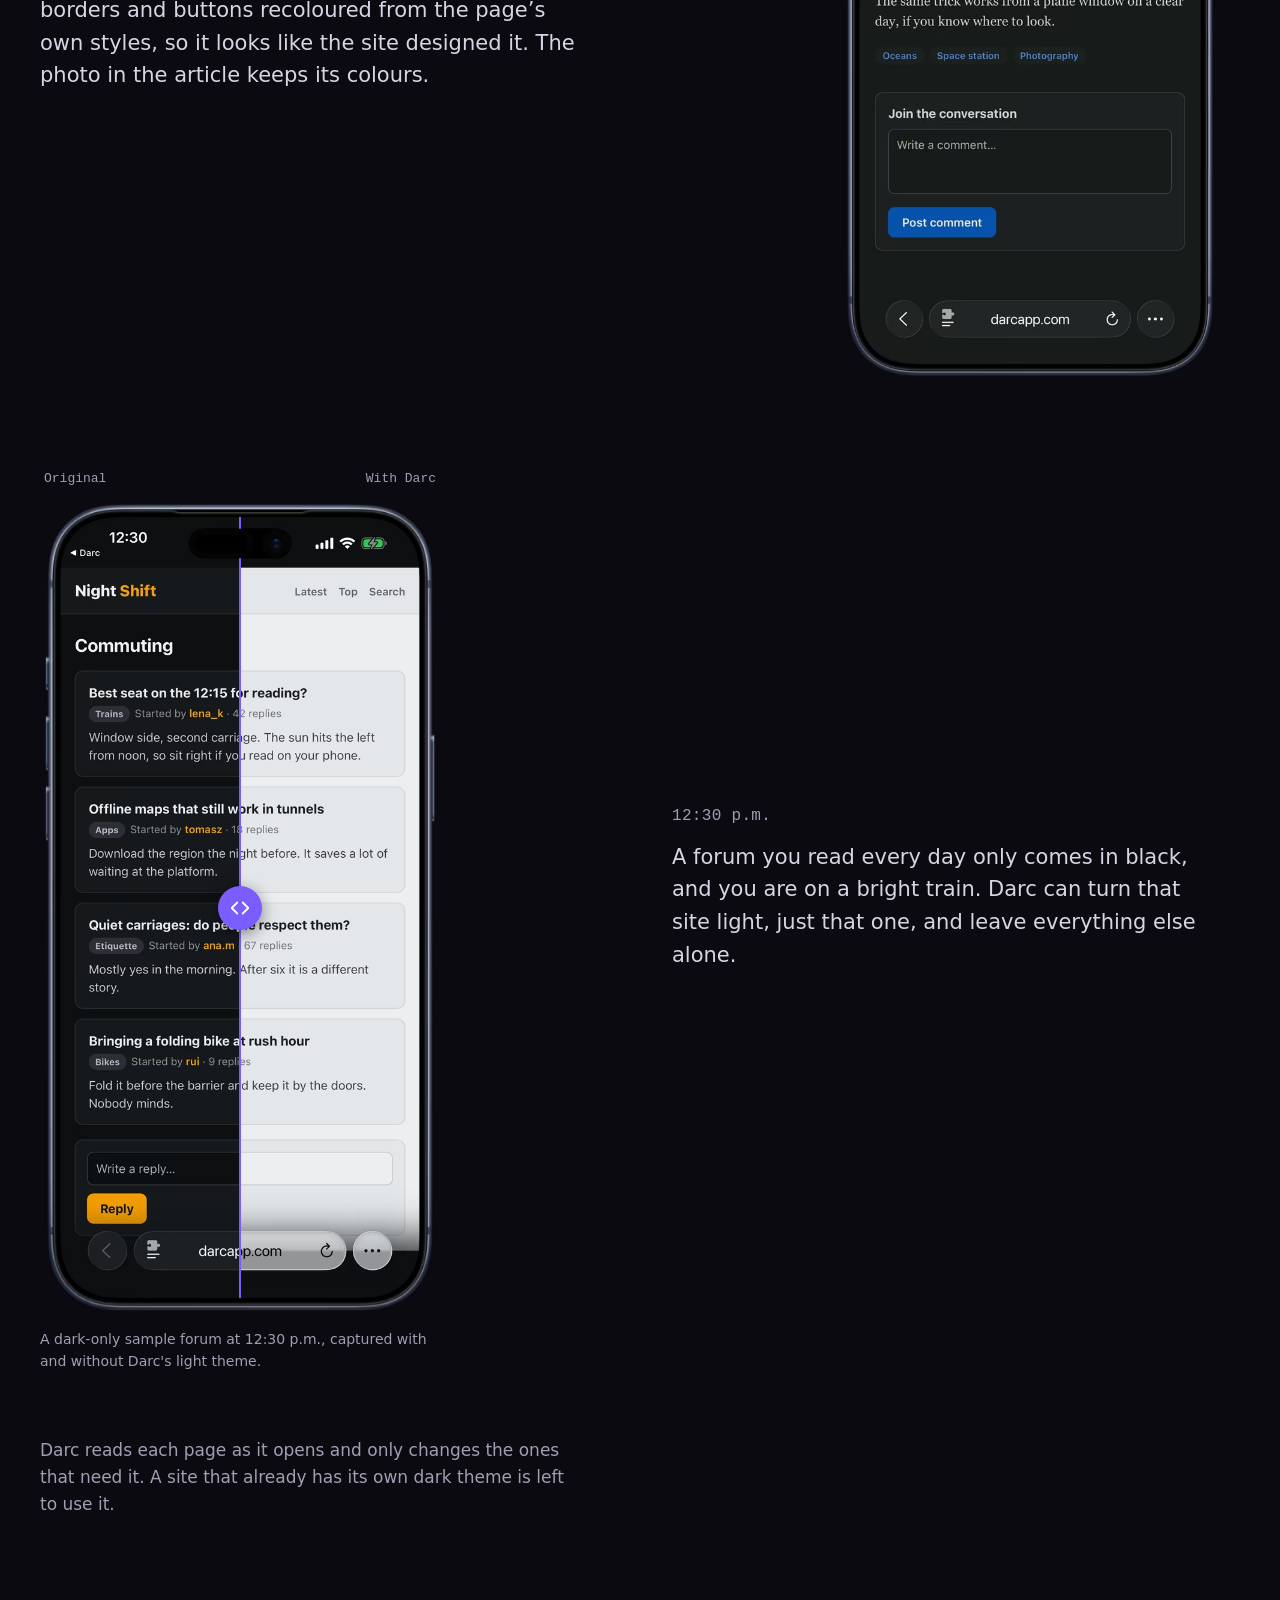
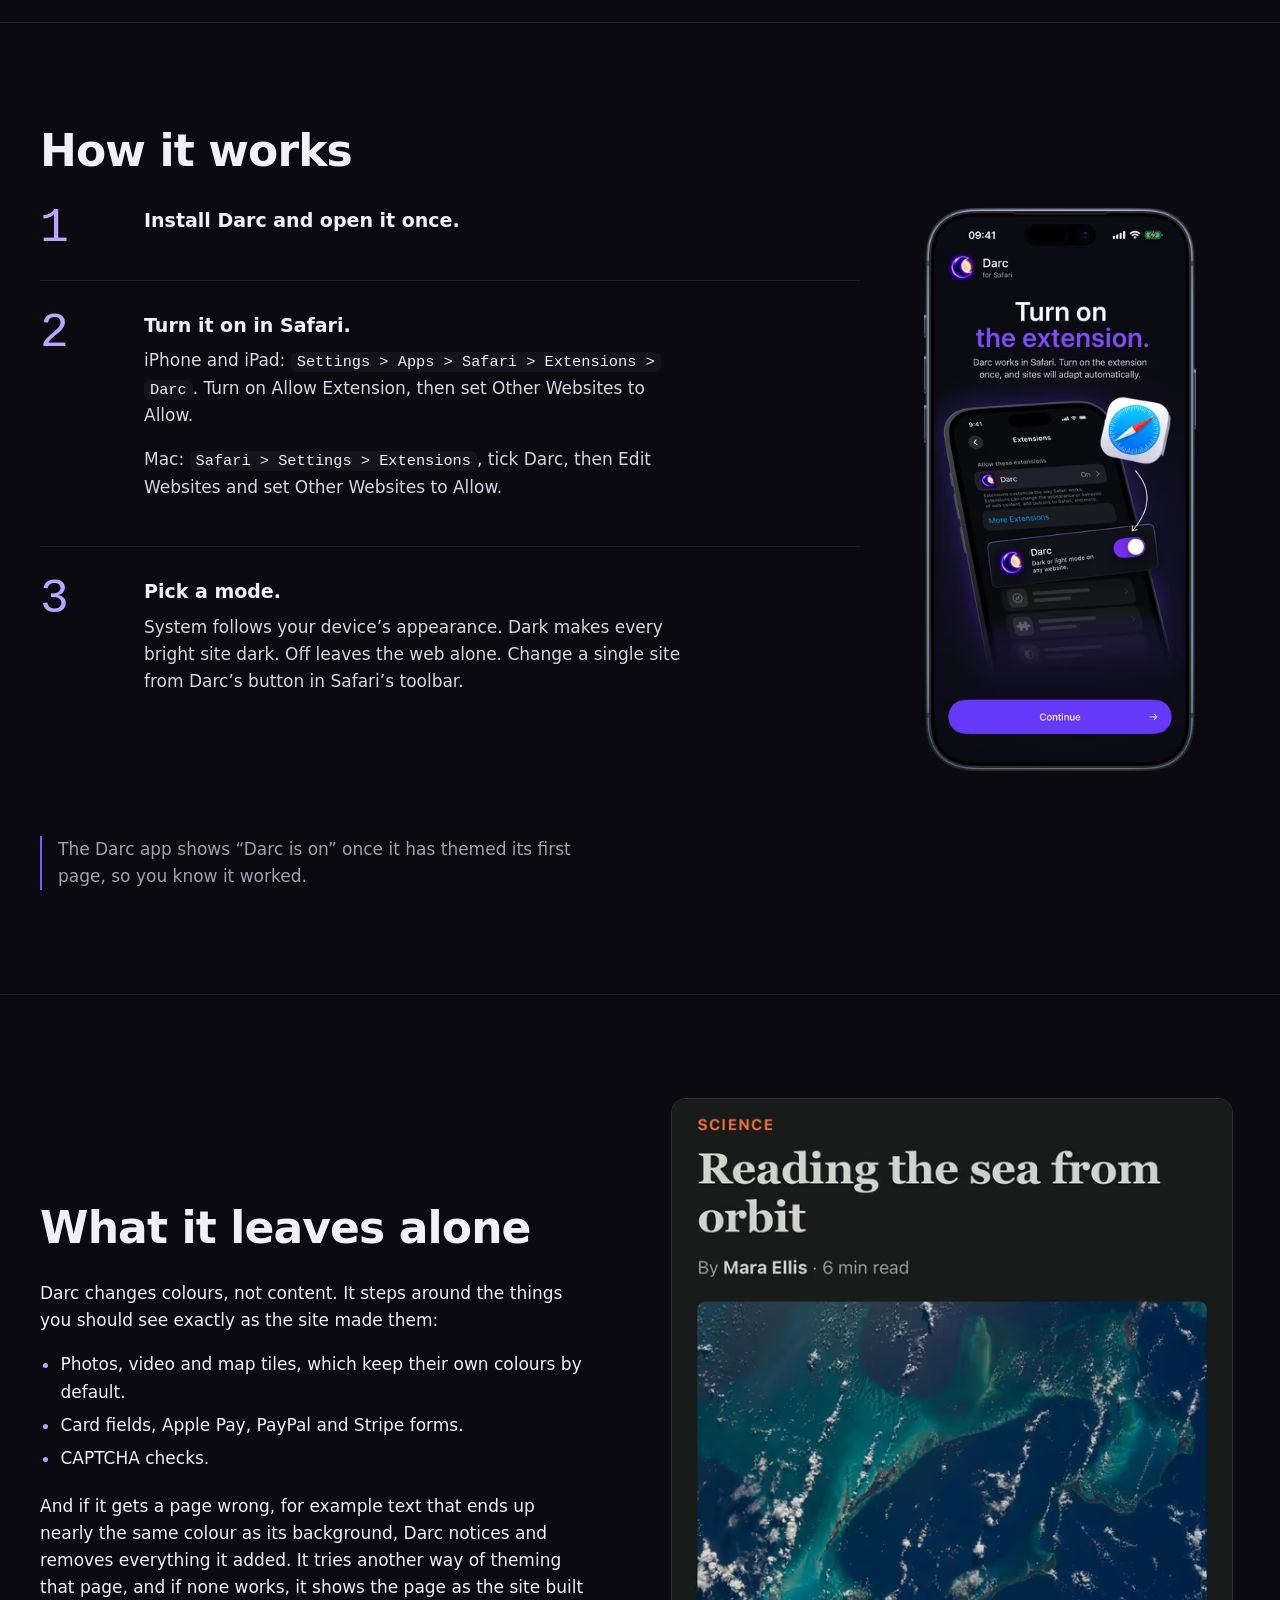
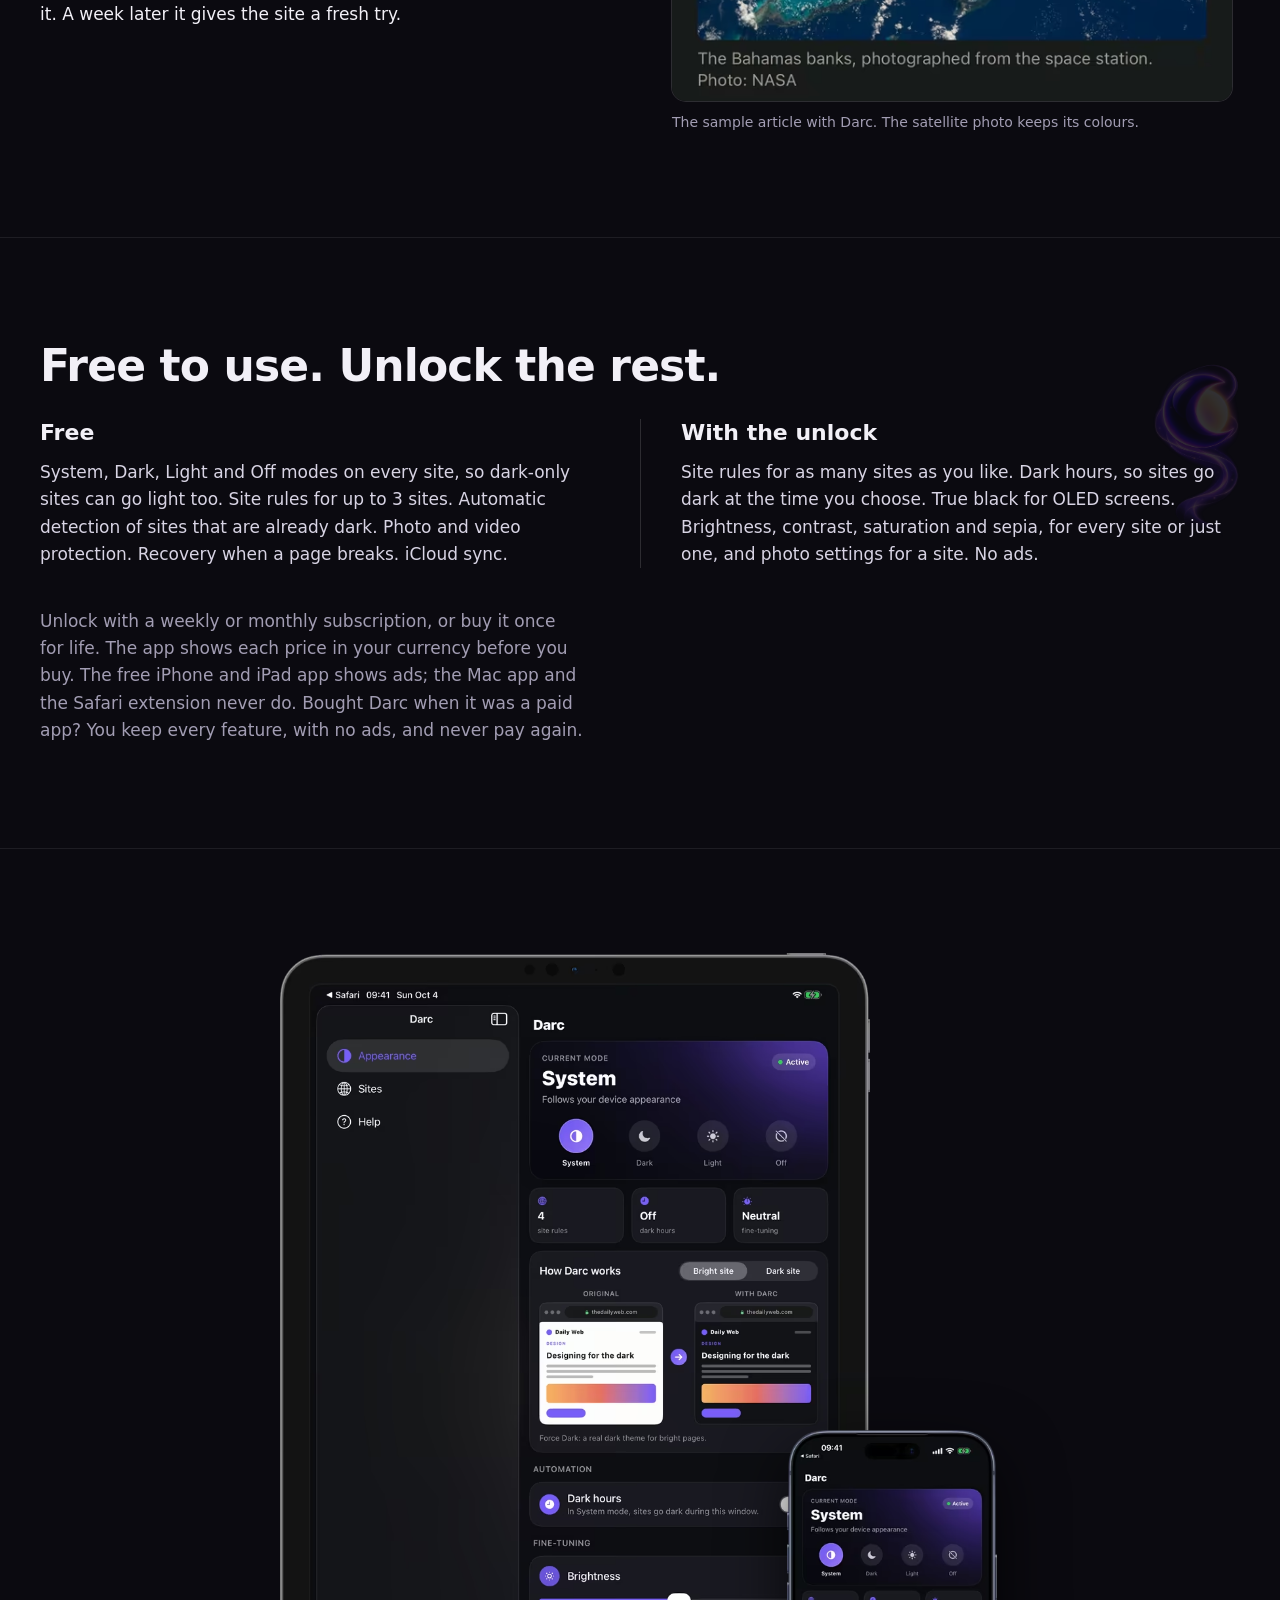
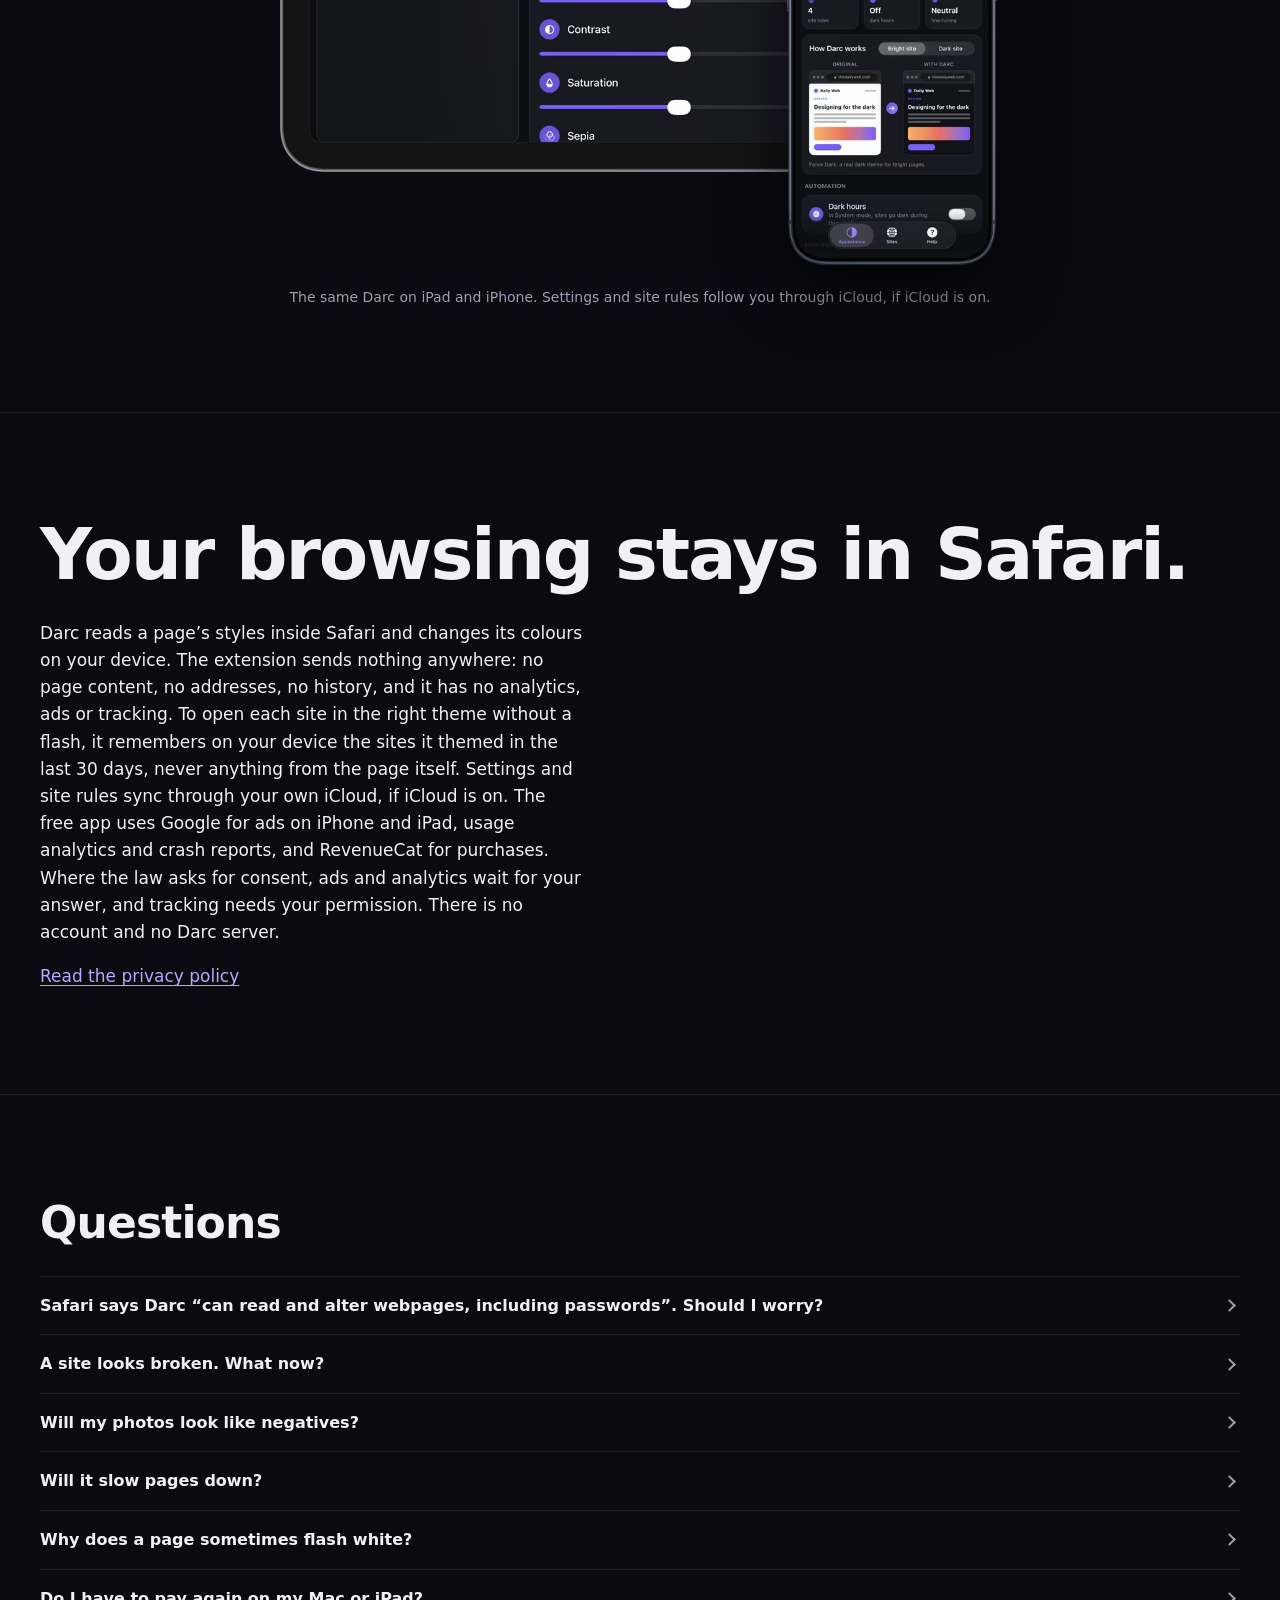
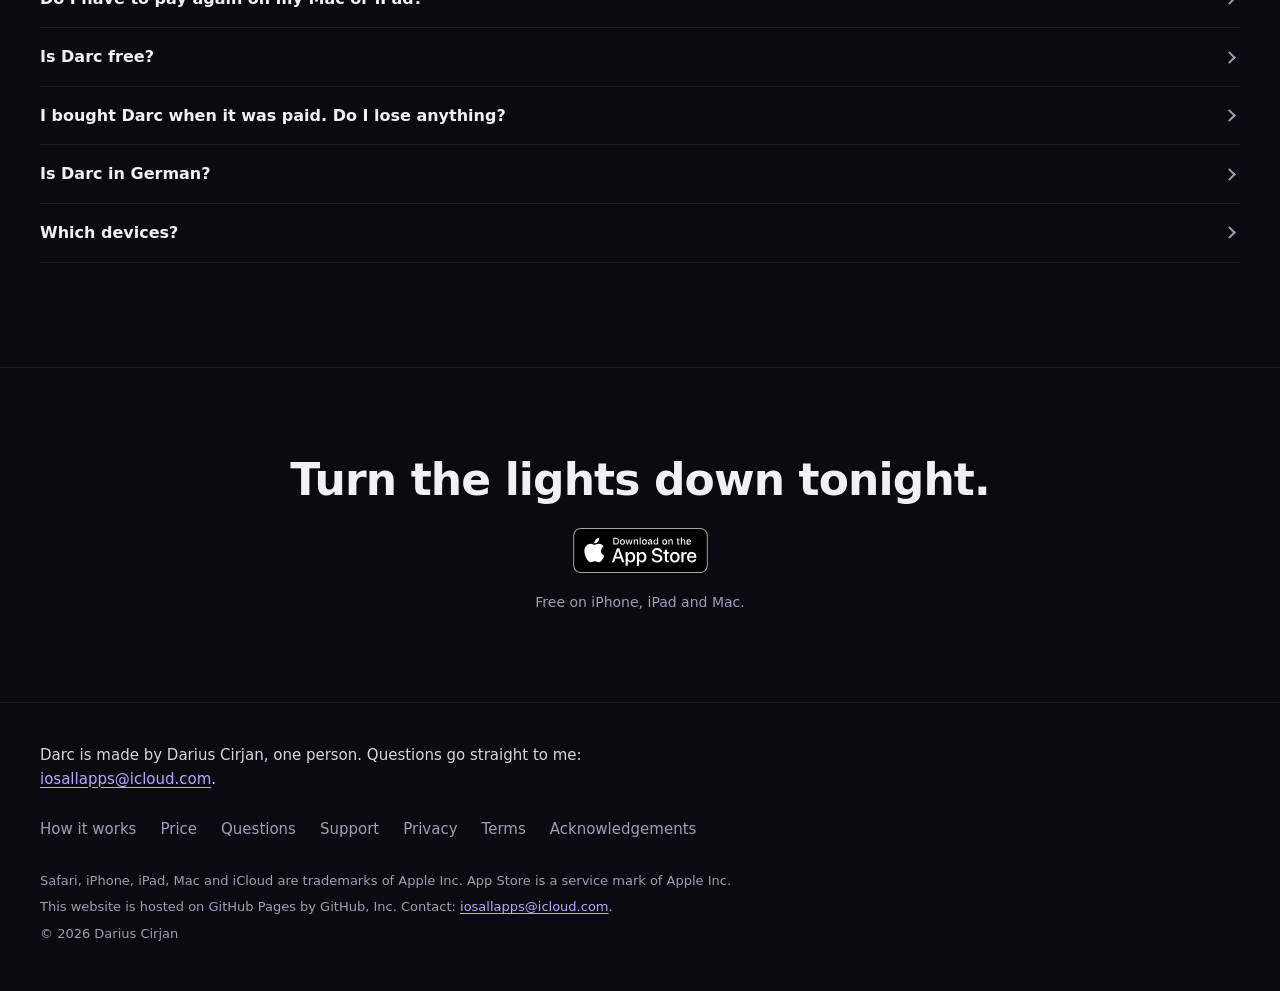
==== commit a9dfc742: "Describe Darc 1.1 as free with an unlock, ads and analytics on every page - the site said paid app, " ====
--- a/index.html
+++ b/index.html
@@ -6,7 +6,7 @@
     <meta name="viewport" content="width=device-width, initial-scale=1.0, viewport-fit=cover">
     <meta name="apple-itunes-app" content="app-id=6819036330">
     <title>Darc: Dark and Light Mode for Safari</title>
-    <meta name="description" content="Darc is a Safari extension that gives bright websites a real dark theme and dark-only websites a light one, on iPhone, iPad and Mac. No account, no servers, no subscription.">
+    <meta name="description" content="Darc is a Safari extension that gives bright websites a real dark theme and dark-only websites a light one, on iPhone, iPad and Mac. Free to use, your browsing never leaves Safari.">
     <meta name="theme-color" content="#0B0A10">
     <meta name="color-scheme" content="dark">
     <link rel="canonical" href="https://darcapp.com/">
@@ -14,14 +14,14 @@
     <meta property="og:site_name" content="Darc">
     <meta property="og:url" content="https://darcapp.com/">
     <meta property="og:title" content="Darc: Dark and Light Mode for Safari">
-    <meta property="og:description" content="Darc is a Safari extension that gives bright websites a real dark theme and dark-only websites a light one, on iPhone, iPad and Mac. No account, no servers, no subscription.">
+    <meta property="og:description" content="Darc is a Safari extension that gives bright websites a real dark theme and dark-only websites a light one, on iPhone, iPad and Mac. Free to use, your browsing never leaves Safari.">
     <meta property="og:image" content="https://darcapp.com/og-image.png">
     <meta property="og:image:width" content="1200">
     <meta property="og:image:height" content="630">
     <meta property="og:image:alt" content="The Darc app icon, a glowing violet crescent, next to the words Dark when it’s late. Light when it’s not.">
     <meta name="twitter:card" content="summary_large_image">
     <meta name="twitter:title" content="Darc: Dark and Light Mode for Safari">
-    <meta name="twitter:description" content="Darc is a Safari extension that gives bright websites a real dark theme and dark-only websites a light one, on iPhone, iPad and Mac. No account, no servers, no subscription.">
+    <meta name="twitter:description" content="Darc is a Safari extension that gives bright websites a real dark theme and dark-only websites a light one, on iPhone, iPad and Mac. Free to use, your browsing never leaves Safari.">
     <meta name="twitter:image" content="https://darcapp.com/og-image.png">
     <link rel="icon" href="/favicon.ico" sizes="48x48">
     <link rel="icon" type="image/png" sizes="32x32" href="/favicon-32.png">
@@ -77,7 +77,7 @@
                     <p class="hero-sub">Darc gives bright websites a real dark theme, and gives dark-only websites a light one. It runs inside Safari and nowhere else.</p>
                     <div class="hero-cta">
                         <a class="badge" href="https://apps.apple.com/app/id6819036330"><img src="/img/app-store-black-en-us.svg" width="135" height="45" alt="Download Darc on the App Store"></a>
-                        <p class="small">One purchase for iPhone, iPad and Mac. No subscription.</p>
+                        <p class="small">Free on iPhone, iPad and Mac. Unlock everything with a subscription or once for life.</p>
                     </div>
                 </div>
                 <div class="hero-media">
@@ -188,19 +188,19 @@
         <section class="section" id="price" aria-labelledby="price-title">
             <div class="wrap">
                 <div>
-                    <h2 class="section-head reveal" id="price-title">Pay once, get everything.</h2>
+                    <h2 class="section-head reveal" id="price-title">Free to use. Unlock the rest.</h2>
                     <div class="price-grid reveal">
                         <div class="price-col">
-                            <h3>What it does</h3>
-                            <p>System, Dark and Off modes. Automatic detection of sites that are already dark. Photo and video protection. Recovery when a page breaks. iCloud sync.</p>
+                            <h3>Free</h3>
+                            <p>System, Dark, Light and Off modes on every site, so dark-only sites can go light too. Site rules for up to 3 sites. Automatic detection of sites that are already dark. Photo and video protection. Recovery when a page breaks. iCloud sync.</p>
                         </div>
                         <div class="price-col forever">
                             <picture class="forever-moon" aria-hidden="true"><source type="image/avif" srcset="/img/art-moon-240.avif 240w, /img/art-moon-480.avif 480w" sizes="120px"><img src="/img/art-moon-240.webp" srcset="/img/art-moon-240.webp 240w, /img/art-moon-480.webp 480w" sizes="120px" width="240" height="480" alt="" loading="lazy" decoding="async"></picture>
-                            <h3>What you can change</h3>
-                            <p>Light theme for dark-only sites. Dark hours, so sites go dark at the time you choose. True black for OLED screens. Brightness, contrast, saturation and sepia, for every site or just one. Site rules for as many sites as you like.</p>
-                        </div>
-                    </div>
-                    <p class="price-foot reveal">One purchase covers iPhone, iPad and Mac on the same Apple Account. Nothing to buy inside the app, no subscription, no ads. The App Store shows the price in your currency.</p>
+                            <h3>With the unlock</h3>
+                            <p>Site rules for as many sites as you like. Dark hours, so sites go dark at the time you choose. True black for OLED screens. Brightness, contrast, saturation and sepia, for every site or just one, and photo settings for a site. No ads.</p>
+                        </div>
+                    </div>
+                    <p class="price-foot reveal">Unlock with a weekly or monthly subscription, or buy it once for life. The app shows each price in your currency before you buy. The free iPhone and iPad app shows ads; the Mac app and the Safari extension never do. Bought Darc when it was a paid app? You keep every feature, with no ads, and never pay again.</p>
                 </div>
             </div>
         </section>
@@ -219,8 +219,8 @@
         <section class="section" id="privacy" aria-labelledby="privacy-title">
             <div class="wrap">
                 <div class="text reveal">
-                    <h2 class="privacy-line" id="privacy-title">Darc has no servers.</h2>
-                    <p>That is the whole policy in four words, but here is the rest. Darc reads a page’s styles inside Safari and changes its colours on your device. Nothing leaves your device: no account, no tracking, no analytics and no ads, in the app or the extension. To open each site in the right theme without a flash, the extension remembers on your device the sites it themed in the last 30 days, never anything from the page itself. Settings and site rules sync through your own iCloud, if iCloud is on. The App Store privacy label says Data Not Collected.</p>
+                    <h2 class="privacy-line" id="privacy-title">Your browsing stays in Safari.</h2>
+                    <p>Darc reads a page’s styles inside Safari and changes its colours on your device. The extension sends nothing anywhere: no page content, no addresses, no history, and it has no analytics, ads or tracking. To open each site in the right theme without a flash, it remembers on your device the sites it themed in the last 30 days, never anything from the page itself. Settings and site rules sync through your own iCloud, if iCloud is on. The free app uses Google for ads on iPhone and iPad, usage analytics and crash reports, and RevenueCat for purchases. Where the law asks for consent, ads and analytics wait for your answer, and tracking needs your permission. There is no account and no Darc server.</p>
                     <p><a href="/privacy.html">Read the privacy policy</a></p>
                 </div>
             </div>
@@ -240,7 +240,7 @@
                     </details>
                     <details>
                         <summary>Will my photos look like negatives?</summary>
-                        <div class="answer"><p>They shouldn’t. Darc recolours backgrounds and text from the page’s own styles and, by default, leaves images, video and maps in their original colours. On the rare page it can’t read that way, it falls back to a colour filter and shields photos from it. If one still looks wrong, Report issue in Darc’s menu tells me which site. You can also dim photos a little on a site you read at night.</p></div>
+                        <div class="answer"><p>They shouldn’t. Darc recolours backgrounds and text from the page’s own styles and, by default, leaves images, video and maps in their original colours. On the rare page it can’t read that way, it falls back to a colour filter and shields photos from it. If one still looks wrong, Report issue in Darc’s menu tells me which site. With the unlock, you can also dim photos a little on a site you read at night.</p></div>
                     </details>
                     <details>
                         <summary>Will it slow pages down?</summary>
@@ -252,11 +252,15 @@
                     </details>
                     <details>
                         <summary>Do I have to pay again on my Mac or iPad?</summary>
-                        <div class="answer"><p>No. One purchase covers all three on the same Apple Account. On another device, download Darc again from the App Store and you are not charged twice.</p></div>
-                    </details>
-                    <details>
-                        <summary>Is it a subscription?</summary>
-                        <div class="answer"><p>No. You buy Darc once in the App Store, every feature is included, and there is nothing else to buy inside it. The App Store shows the price in your currency.</p></div>
+                        <div class="answer"><p>No. The unlock belongs to your Apple Account and covers iPhone, iPad and Mac. On another device, download Darc free from the App Store and tap Restore Purchases in the Help tab.</p></div>
+                    </details>
+                    <details>
+                        <summary>Is Darc free?</summary>
+                        <div class="answer"><p>Yes. Every mode works on every site for free, with up to 3 site rules. The unlock adds the rest and removes ads, as a weekly or monthly subscription that renews until you cancel, or a one-time lifetime purchase. The app shows each price in your currency before you buy.</p></div>
+                    </details>
+                    <details>
+                        <summary>I bought Darc when it was paid. Do I lose anything?</summary>
+                        <div class="answer"><p>No. If you bought Darc while it was a paid app, you keep every feature on iPhone, iPad and Mac, with no ads, without paying again. Darc recognises your purchase from Apple’s record of your download. If a device does not show it, tap Restore Purchases in the Help tab.</p></div>
                     </details>
                     <details>
                         <summary>Is Darc in German?</summary>
@@ -274,7 +278,7 @@
             <div class="wrap">
                 <h2 id="closing-title">Turn the lights down tonight.</h2>
                 <a class="badge" href="https://apps.apple.com/app/id6819036330"><img src="/img/app-store-black-en-us.svg" width="135" height="45" alt="Download Darc on the App Store"></a>
-                <p class="small">One purchase for iPhone, iPad and Mac.</p>
+                <p class="small">Free on iPhone, iPad and Mac.</p>
             </div>
         </section>
     </main>
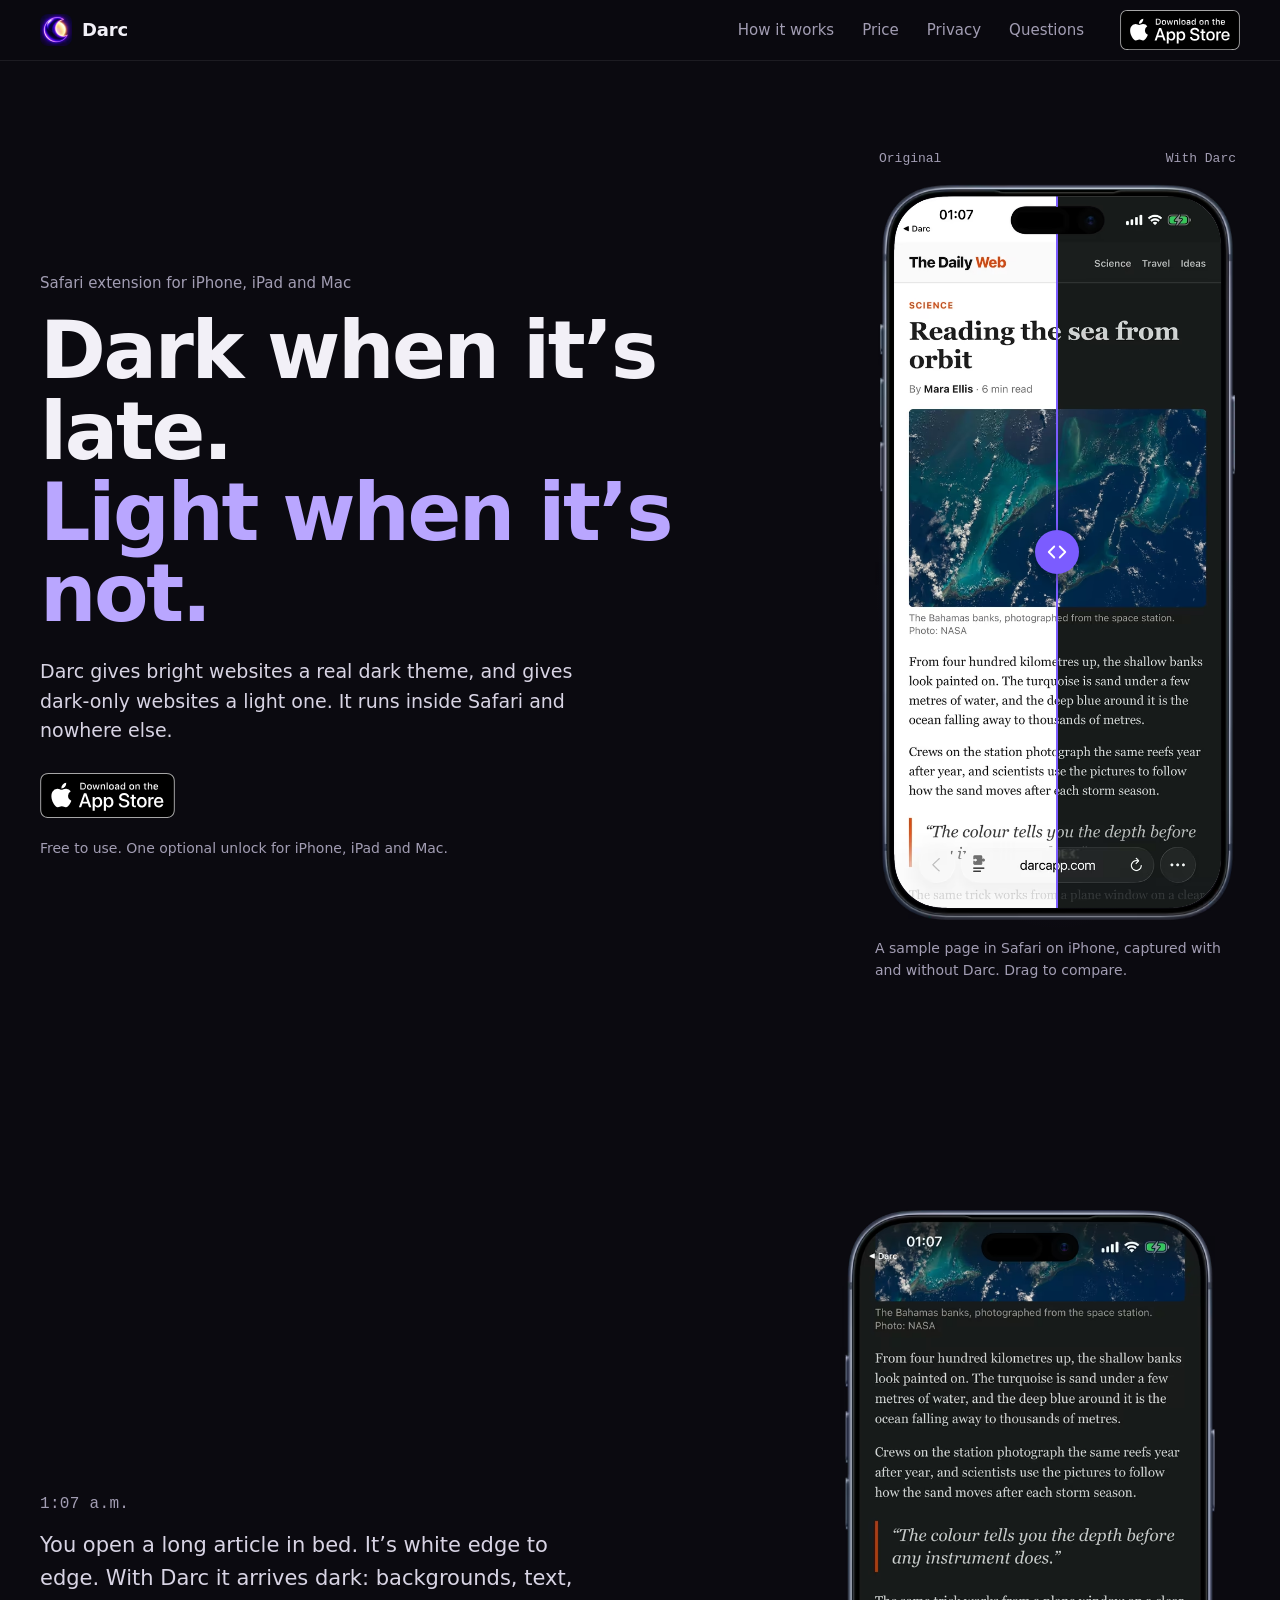
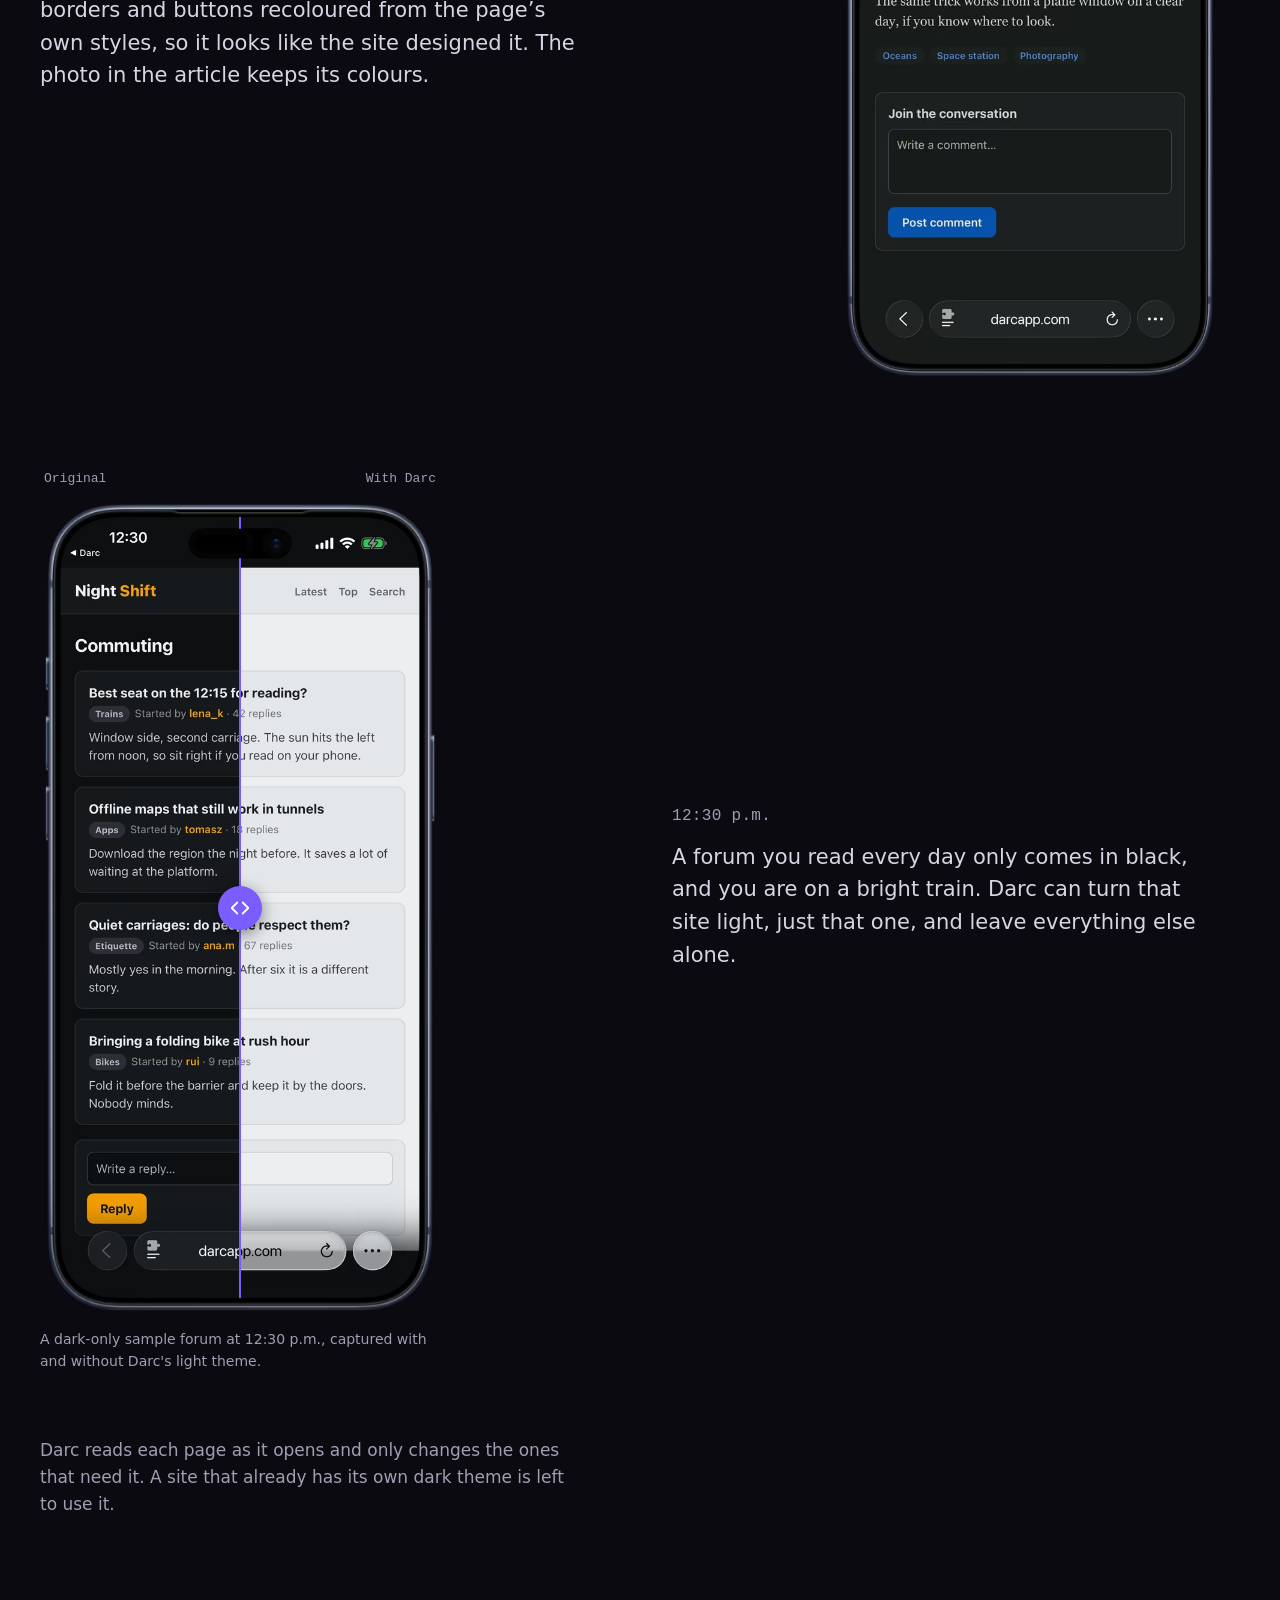
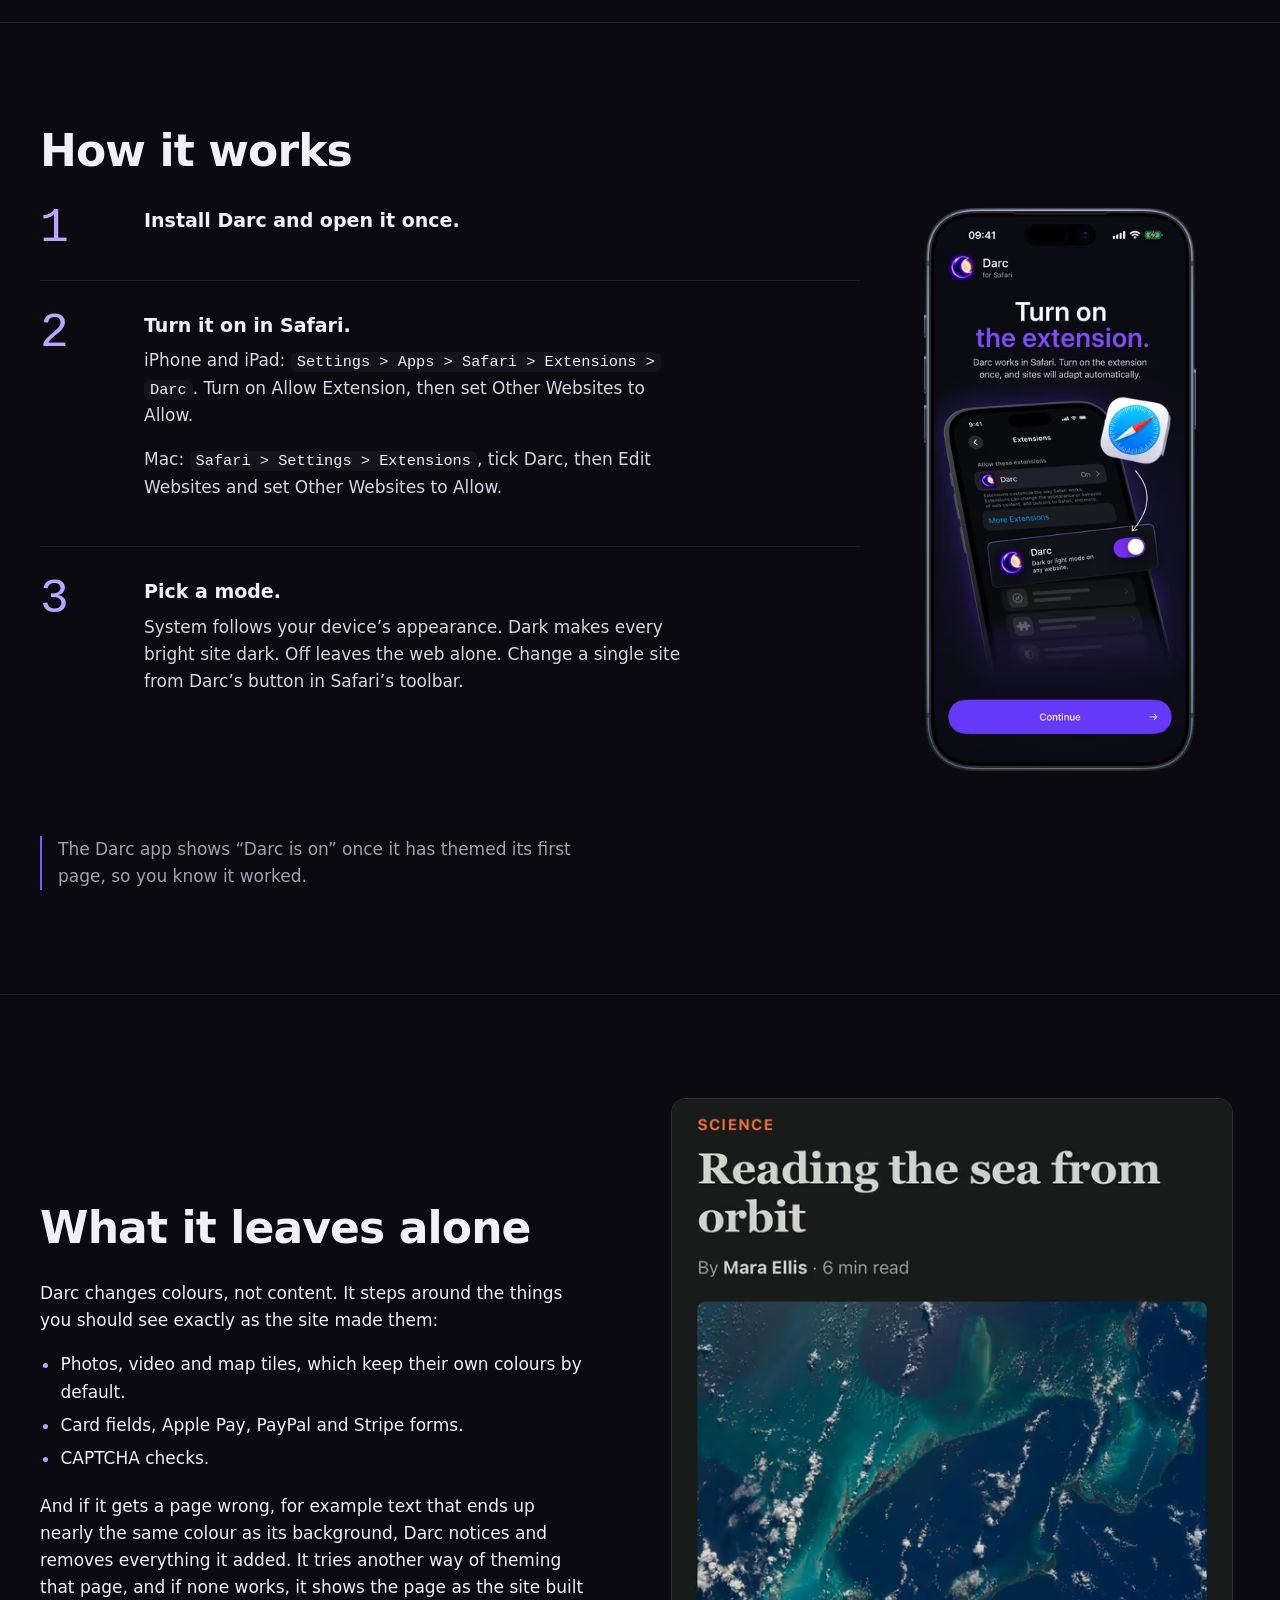
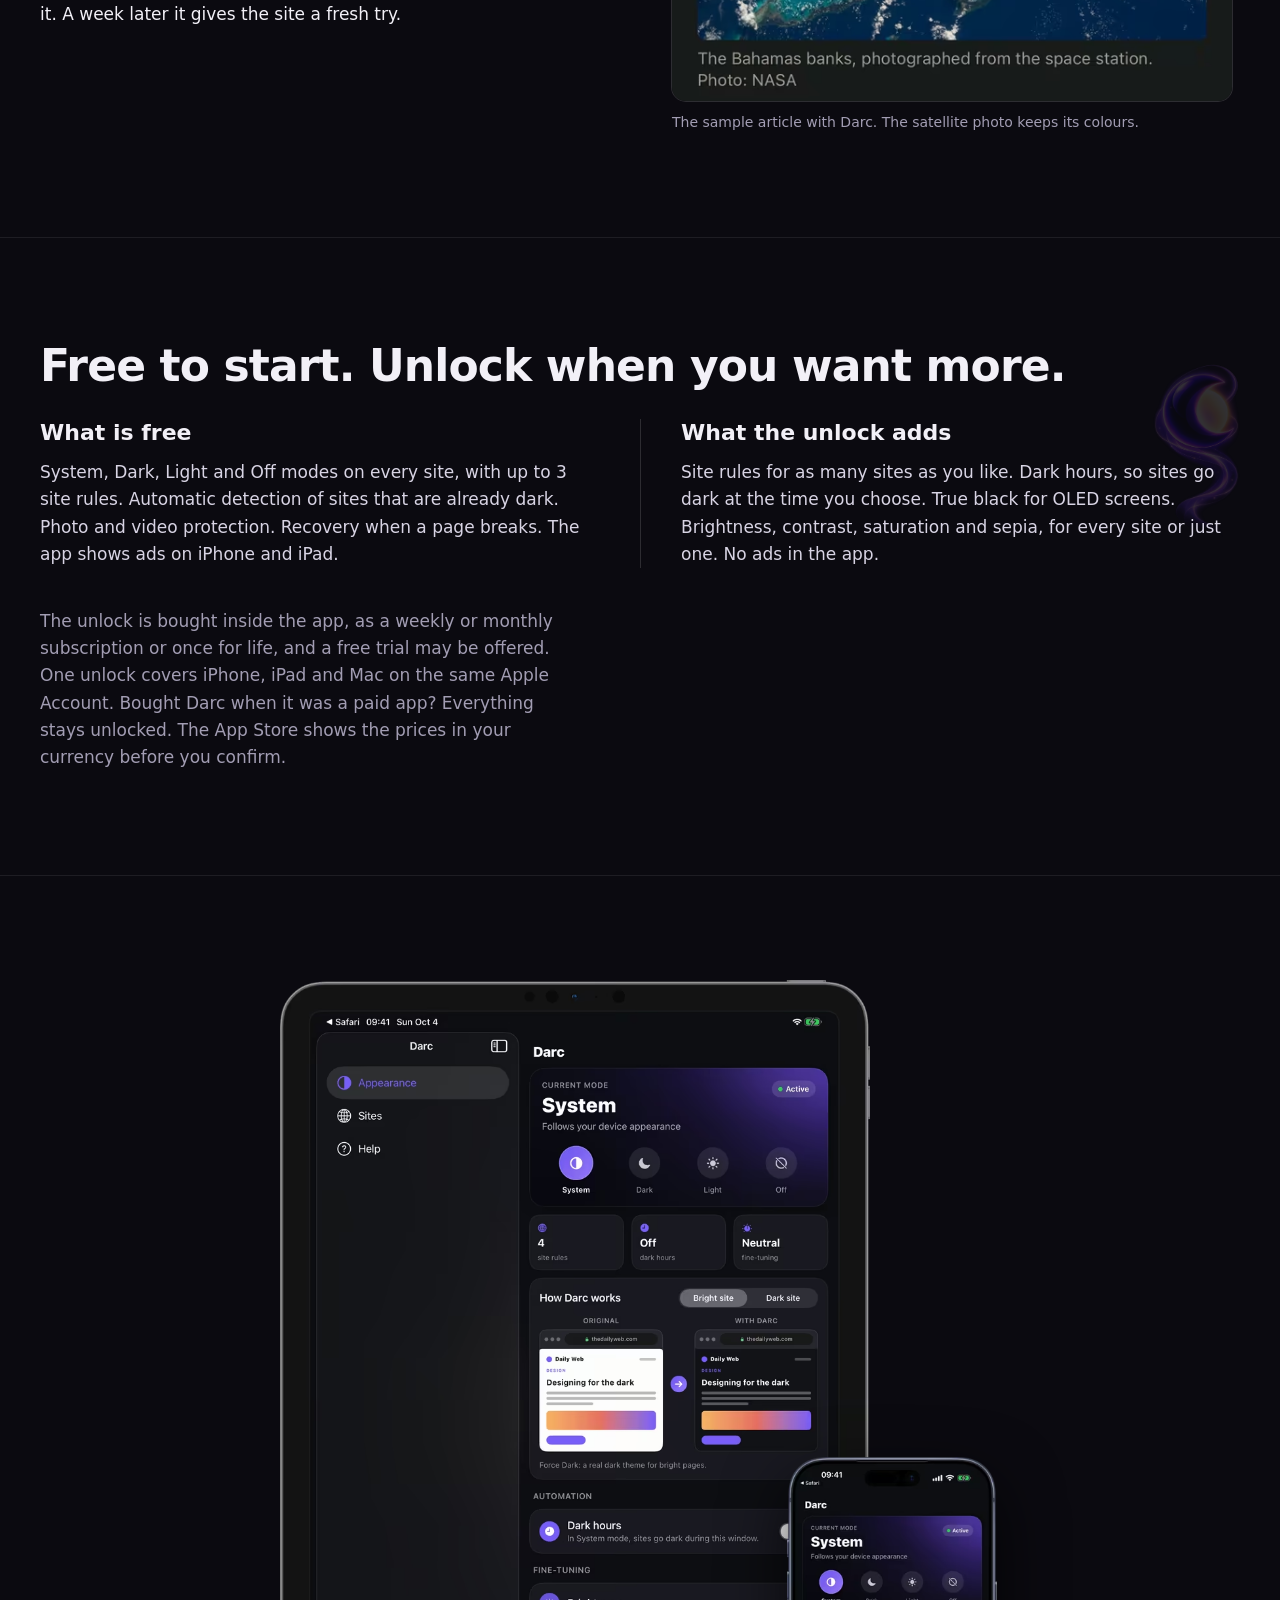
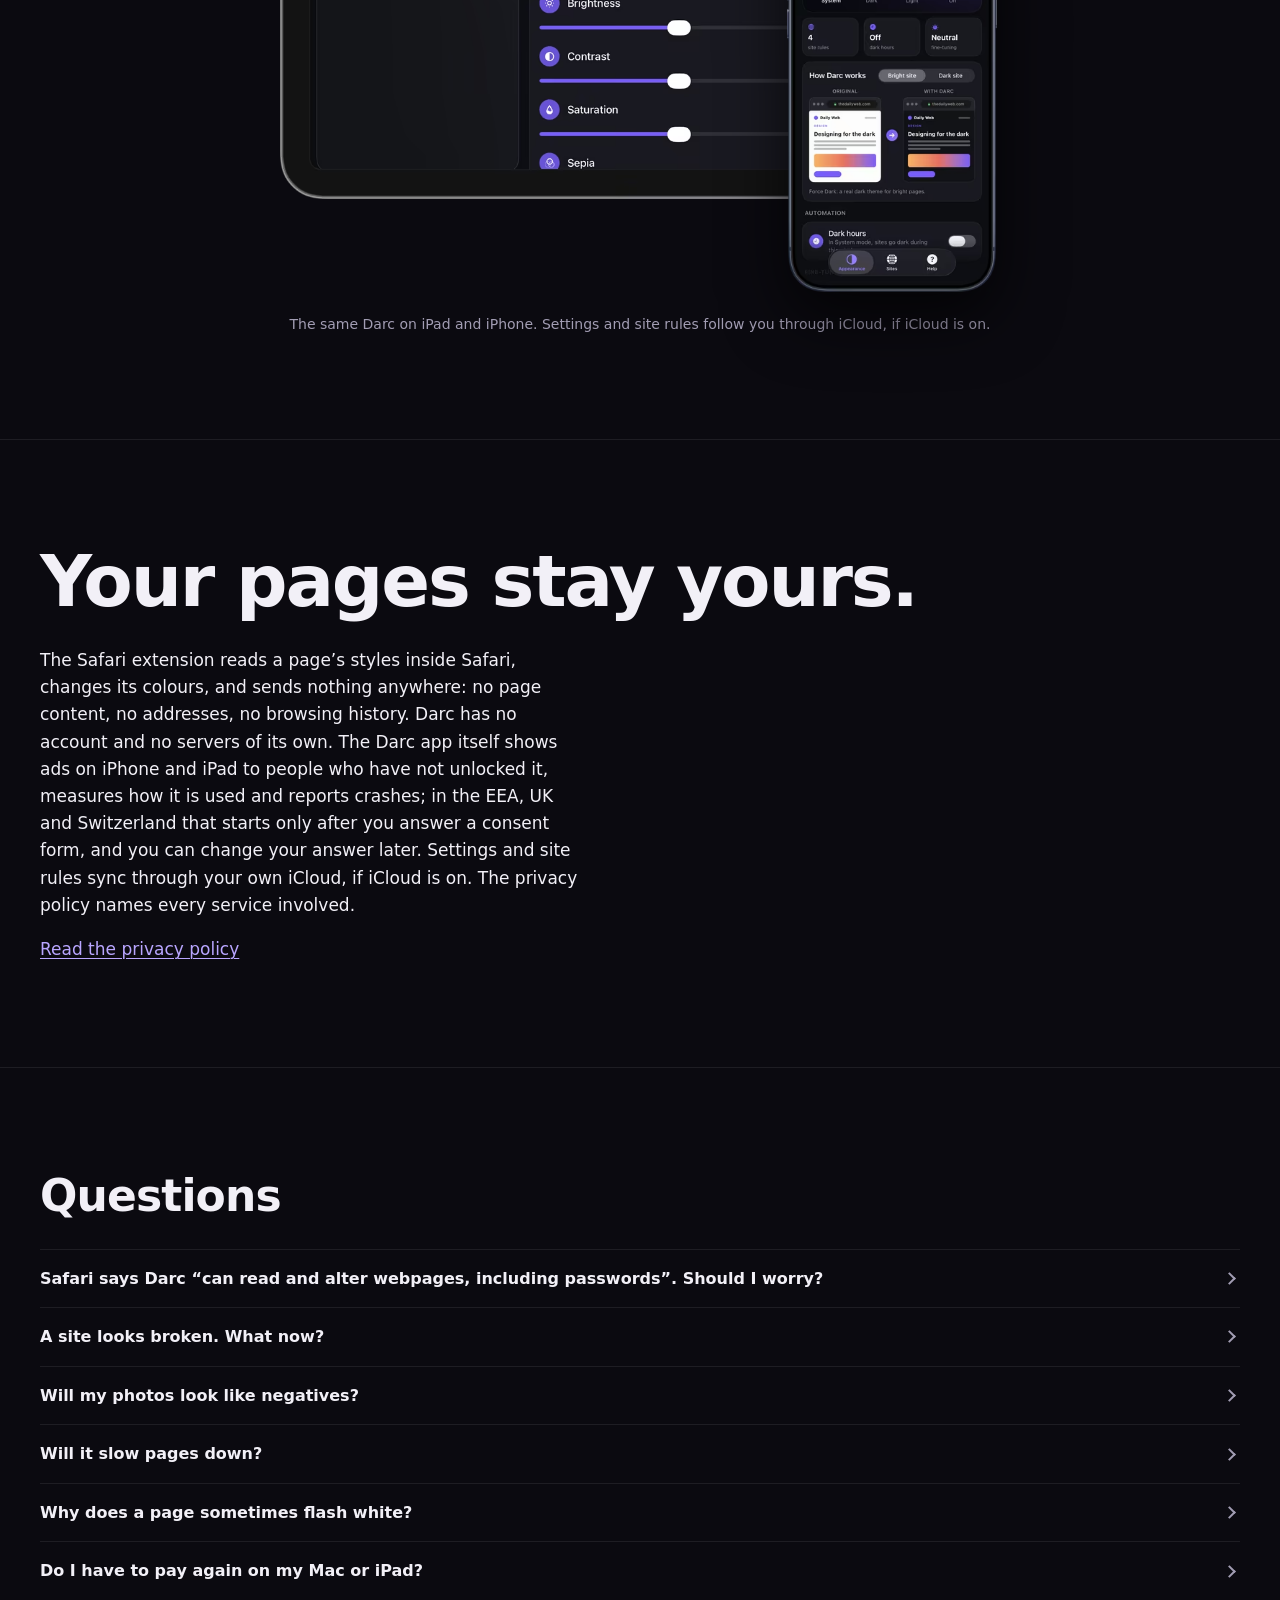
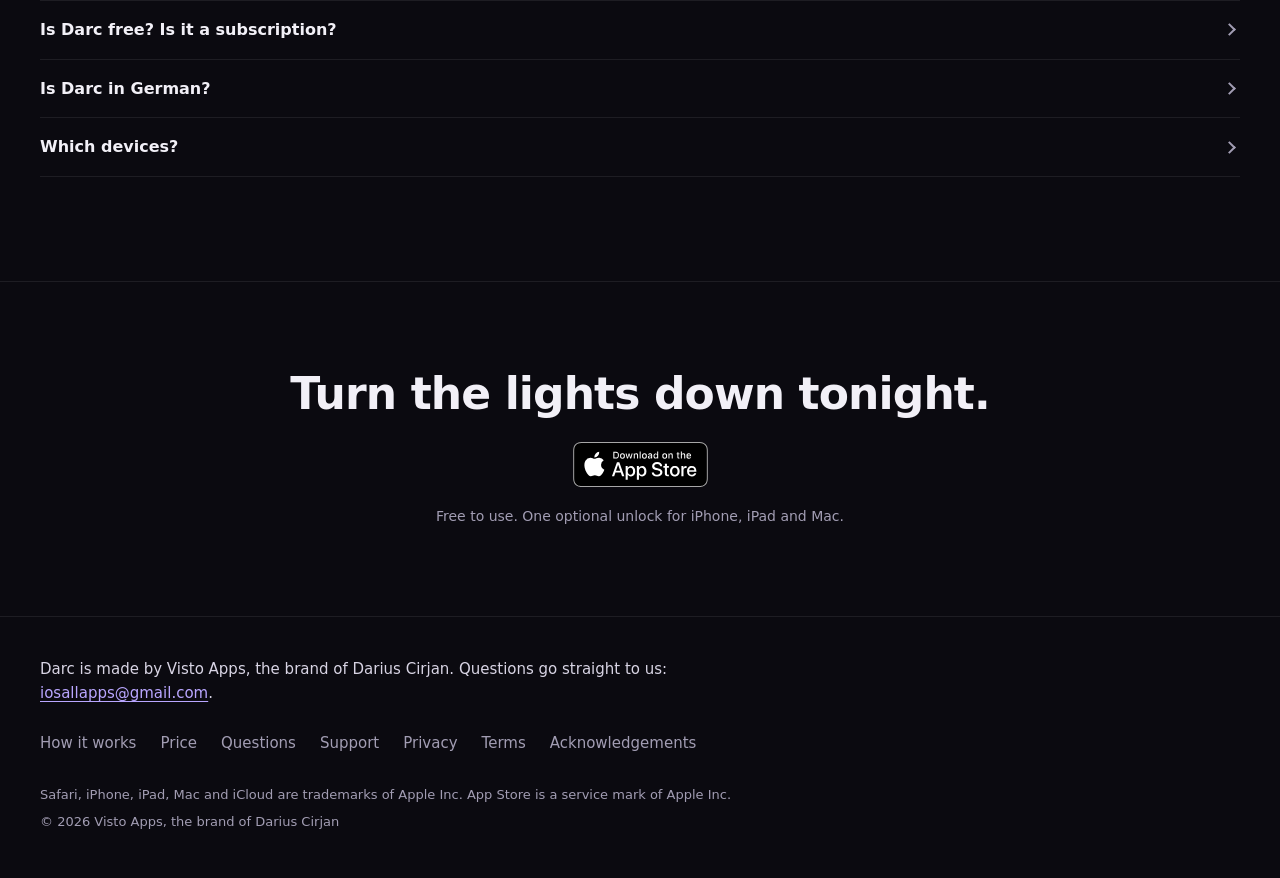
==== commit 71b46acb: "Rewrite privacy and terms from the app code, fix pricing and privacy claims - the app is now free wi" ====
--- a/index.html
+++ b/index.html
@@ -6,7 +6,7 @@
     <meta name="viewport" content="width=device-width, initial-scale=1.0, viewport-fit=cover">
     <meta name="apple-itunes-app" content="app-id=6819036330">
     <title>Darc: Dark and Light Mode for Safari</title>
-    <meta name="description" content="Darc is a Safari extension that gives bright websites a real dark theme and dark-only websites a light one, on iPhone, iPad and Mac. Free to use, your browsing never leaves Safari.">
+    <meta name="description" content="Darc is a Safari extension that gives bright websites a real dark theme and dark-only websites a light one, on iPhone, iPad and Mac. No account, and your browsing never leaves your device.">
     <meta name="theme-color" content="#0B0A10">
     <meta name="color-scheme" content="dark">
     <link rel="canonical" href="https://darcapp.com/">
@@ -14,20 +14,20 @@
     <meta property="og:site_name" content="Darc">
     <meta property="og:url" content="https://darcapp.com/">
     <meta property="og:title" content="Darc: Dark and Light Mode for Safari">
-    <meta property="og:description" content="Darc is a Safari extension that gives bright websites a real dark theme and dark-only websites a light one, on iPhone, iPad and Mac. Free to use, your browsing never leaves Safari.">
+    <meta property="og:description" content="Darc is a Safari extension that gives bright websites a real dark theme and dark-only websites a light one, on iPhone, iPad and Mac. No account, and your browsing never leaves your device.">
     <meta property="og:image" content="https://darcapp.com/og-image.png">
     <meta property="og:image:width" content="1200">
     <meta property="og:image:height" content="630">
     <meta property="og:image:alt" content="The Darc app icon, a glowing violet crescent, next to the words Dark when it’s late. Light when it’s not.">
     <meta name="twitter:card" content="summary_large_image">
     <meta name="twitter:title" content="Darc: Dark and Light Mode for Safari">
-    <meta name="twitter:description" content="Darc is a Safari extension that gives bright websites a real dark theme and dark-only websites a light one, on iPhone, iPad and Mac. Free to use, your browsing never leaves Safari.">
+    <meta name="twitter:description" content="Darc is a Safari extension that gives bright websites a real dark theme and dark-only websites a light one, on iPhone, iPad and Mac. No account, and your browsing never leaves your device.">
     <meta name="twitter:image" content="https://darcapp.com/og-image.png">
     <link rel="icon" href="/favicon.ico" sizes="48x48">
     <link rel="icon" type="image/png" sizes="32x32" href="/favicon-32.png">
     <link rel="icon" type="image/png" sizes="16x16" href="/favicon-16.png">
     <link rel="apple-touch-icon" href="/apple-touch-icon.png">
-    <link rel="stylesheet" href="/styles.css?v=4">
+    <link rel="stylesheet" href="/styles.css?v=5">
     <script>document.documentElement.classList.add("js")</script>
     <!-- /build:head -->
     <link rel="preload" as="image" type="image/avif" imagesrcset="/img/web-article-original-360.avif 360w, /img/web-article-original-600.avif 600w, /img/web-article-original-720.avif 720w, /img/web-article-original-900.avif 900w, /img/web-article-original-1320.avif 1320w" imagesizes="(min-width: 768px) 440px, min(400px, 92vw)">
@@ -41,7 +41,7 @@
       "description": "A Safari extension that gives bright websites a real dark theme and dark-only websites a light one.",
       "url": "https://darcapp.com/",
       "downloadUrl": "https://apps.apple.com/app/id6819036330",
-      "author": { "@type": "Person", "name": "Darius Cirjan" }
+      "author": { "@type": "Organization", "name": "Visto Apps, the brand of Darius Cirjan", "url": "https://vistoapps.com" }
     }
     </script>
 </head>
@@ -77,7 +77,7 @@
                     <p class="hero-sub">Darc gives bright websites a real dark theme, and gives dark-only websites a light one. It runs inside Safari and nowhere else.</p>
                     <div class="hero-cta">
                         <a class="badge" href="https://apps.apple.com/app/id6819036330"><img src="/img/app-store-black-en-us.svg" width="135" height="45" alt="Download Darc on the App Store"></a>
-                        <p class="small">Free on iPhone, iPad and Mac. Unlock everything with a subscription or once for life.</p>
+                        <p class="small">Free to use. One optional unlock for iPhone, iPad and Mac.</p>
                     </div>
                 </div>
                 <div class="hero-media">
@@ -188,19 +188,19 @@
         <section class="section" id="price" aria-labelledby="price-title">
             <div class="wrap">
                 <div>
-                    <h2 class="section-head reveal" id="price-title">Free to use. Unlock the rest.</h2>
+                    <h2 class="section-head reveal" id="price-title">Free to start. Unlock when you want more.</h2>
                     <div class="price-grid reveal">
                         <div class="price-col">
-                            <h3>Free</h3>
-                            <p>System, Dark, Light and Off modes on every site, so dark-only sites can go light too. Site rules for up to 3 sites. Automatic detection of sites that are already dark. Photo and video protection. Recovery when a page breaks. iCloud sync.</p>
+                            <h3>What is free</h3>
+                            <p>System, Dark, Light and Off modes on every site, with up to 3 site rules. Automatic detection of sites that are already dark. Photo and video protection. Recovery when a page breaks. The app shows ads on iPhone and iPad.</p>
                         </div>
                         <div class="price-col forever">
                             <picture class="forever-moon" aria-hidden="true"><source type="image/avif" srcset="/img/art-moon-240.avif 240w, /img/art-moon-480.avif 480w" sizes="120px"><img src="/img/art-moon-240.webp" srcset="/img/art-moon-240.webp 240w, /img/art-moon-480.webp 480w" sizes="120px" width="240" height="480" alt="" loading="lazy" decoding="async"></picture>
-                            <h3>With the unlock</h3>
-                            <p>Site rules for as many sites as you like. Dark hours, so sites go dark at the time you choose. True black for OLED screens. Brightness, contrast, saturation and sepia, for every site or just one, and photo settings for a site. No ads.</p>
-                        </div>
-                    </div>
-                    <p class="price-foot reveal">Unlock with a weekly or monthly subscription, or buy it once for life. The app shows each price in your currency before you buy. The free iPhone and iPad app shows ads; the Mac app and the Safari extension never do. Bought Darc when it was a paid app? You keep every feature, with no ads, and never pay again.</p>
+                            <h3>What the unlock adds</h3>
+                            <p>Site rules for as many sites as you like. Dark hours, so sites go dark at the time you choose. True black for OLED screens. Brightness, contrast, saturation and sepia, for every site or just one. No ads in the app.</p>
+                        </div>
+                    </div>
+                    <p class="price-foot reveal">The unlock is bought inside the app, as a weekly or monthly subscription or once for life, and a free trial may be offered. One unlock covers iPhone, iPad and Mac on the same Apple Account. Bought Darc when it was a paid app? Everything stays unlocked. The App Store shows the prices in your currency before you confirm.</p>
                 </div>
             </div>
         </section>
@@ -219,8 +219,8 @@
         <section class="section" id="privacy" aria-labelledby="privacy-title">
             <div class="wrap">
                 <div class="text reveal">
-                    <h2 class="privacy-line" id="privacy-title">Your browsing stays in Safari.</h2>
-                    <p>Darc reads a page’s styles inside Safari and changes its colours on your device. The extension sends nothing anywhere: no page content, no addresses, no history, and it has no analytics, ads or tracking. To open each site in the right theme without a flash, it remembers on your device the sites it themed in the last 30 days, never anything from the page itself. Settings and site rules sync through your own iCloud, if iCloud is on. The free app uses Google for ads on iPhone and iPad, usage analytics and crash reports, and RevenueCat for purchases. Where the law asks for consent, ads and analytics wait for your answer, and tracking needs your permission. There is no account and no Darc server.</p>
+                    <h2 class="privacy-line" id="privacy-title">Your pages stay yours.</h2>
+                    <p>The Safari extension reads a page’s styles inside Safari, changes its colours, and sends nothing anywhere: no page content, no addresses, no browsing history. Darc has no account and no servers of its own. The Darc app itself shows ads on iPhone and iPad to people who have not unlocked it, measures how it is used and reports crashes; in the EEA, UK and Switzerland that starts only after you answer a consent form, and you can change your answer later. Settings and site rules sync through your own iCloud, if iCloud is on. The privacy policy names every service involved.</p>
                     <p><a href="/privacy.html">Read the privacy policy</a></p>
                 </div>
             </div>
@@ -232,7 +232,7 @@
                 <div class="faq">
                     <details>
                         <summary>Safari says Darc “can read and alter webpages, including passwords”. Should I worry?</summary>
-                        <div class="answer"><p>Safari shows that warning for every extension that changes how pages look, because to recolour a page an extension has to read it. Darc reads colours and styles on your device and sends nothing anywhere. It has no server to send to. If you prefer, allow it only on the sites you choose.</p></div>
+                        <div class="answer"><p>Safari shows that warning for every extension that changes how pages look, because to recolour a page an extension has to read it. Darc’s extension reads colours and styles on your device and sends nothing anywhere. It has no server to send to. If you prefer, allow it only on the sites you choose.</p></div>
                     </details>
                     <details>
                         <summary>A site looks broken. What now?</summary>
@@ -240,7 +240,7 @@
                     </details>
                     <details>
                         <summary>Will my photos look like negatives?</summary>
-                        <div class="answer"><p>They shouldn’t. Darc recolours backgrounds and text from the page’s own styles and, by default, leaves images, video and maps in their original colours. On the rare page it can’t read that way, it falls back to a colour filter and shields photos from it. If one still looks wrong, Report issue in Darc’s menu tells me which site. With the unlock, you can also dim photos a little on a site you read at night.</p></div>
+                        <div class="answer"><p>They shouldn’t. Darc recolours backgrounds and text from the page’s own styles and, by default, leaves images, video and maps in their original colours. On the rare page it can’t read that way, it falls back to a colour filter and shields photos from it. If one still looks wrong, Report issue in Darc’s menu tells me which site. You can also dim photos a little on a site you read at night.</p></div>
                     </details>
                     <details>
                         <summary>Will it slow pages down?</summary>
@@ -252,15 +252,11 @@
                     </details>
                     <details>
                         <summary>Do I have to pay again on my Mac or iPad?</summary>
-                        <div class="answer"><p>No. The unlock belongs to your Apple Account and covers iPhone, iPad and Mac. On another device, download Darc free from the App Store and tap Restore Purchases in the Help tab.</p></div>
-                    </details>
-                    <details>
-                        <summary>Is Darc free?</summary>
-                        <div class="answer"><p>Yes. Every mode works on every site for free, with up to 3 site rules. The unlock adds the rest and removes ads, as a weekly or monthly subscription that renews until you cancel, or a one-time lifetime purchase. The app shows each price in your currency before you buy.</p></div>
-                    </details>
-                    <details>
-                        <summary>I bought Darc when it was paid. Do I lose anything?</summary>
-                        <div class="answer"><p>No. If you bought Darc while it was a paid app, you keep every feature on iPhone, iPad and Mac, with no ads, without paying again. Darc recognises your purchase from Apple’s record of your download. If a device does not show it, tap Restore Purchases in the Help tab.</p></div>
+                        <div class="answer"><p>No. One unlock covers iPhone, iPad and Mac on the same Apple Account. On another device, download Darc again from the App Store, sign in with the same Apple Account and use Restore Purchases in the app.</p></div>
+                    </details>
+                    <details>
+                        <summary>Is Darc free? Is it a subscription?</summary>
+                        <div class="answer"><p>Darc is free to use, with every mode and up to 3 site rules. The optional unlock adds unlimited site rules, dark hours, true black and fine-tuning, and removes the ads. You can buy it as a weekly or monthly subscription or once for life, and the App Store shows the price in your currency before you confirm.</p></div>
                     </details>
                     <details>
                         <summary>Is Darc in German?</summary>
@@ -278,7 +274,7 @@
             <div class="wrap">
                 <h2 id="closing-title">Turn the lights down tonight.</h2>
                 <a class="badge" href="https://apps.apple.com/app/id6819036330"><img src="/img/app-store-black-en-us.svg" width="135" height="45" alt="Download Darc on the App Store"></a>
-                <p class="small">Free on iPhone, iPad and Mac.</p>
+                <p class="small">Free to use. One optional unlock for iPhone, iPad and Mac.</p>
             </div>
         </section>
     </main>
@@ -286,7 +282,7 @@
     <!-- build:footer -->
     <footer class="site-footer">
         <div class="wrap">
-            <p class="footer-maker">Darc is made by Darius Cirjan, one person. Questions go straight to me: <a href="mailto:iosallapps@icloud.com">iosallapps@icloud.com</a>.</p>
+            <p class="footer-maker">Darc is made by Visto Apps, the brand of Darius Cirjan. Questions go straight to us: <a href="mailto:iosallapps@gmail.com">iosallapps@gmail.com</a>.</p>
             <nav aria-label="Footer">
                 <ul class="footer-links">
                     <li><a href="/#how">How it works</a></li>
@@ -300,8 +296,7 @@
             </nav>
             <div class="footer-small">
                 <p>Safari, iPhone, iPad, Mac and iCloud are trademarks of Apple Inc. App Store is a service mark of Apple Inc.</p>
-                <p>This website is hosted on GitHub Pages by GitHub, Inc. Contact: <a href="mailto:iosallapps@icloud.com">iosallapps@icloud.com</a>.</p>
-                <p>&copy; 2026 Darius Cirjan</p>
+                <p>&copy; 2026 Visto Apps, the brand of Darius Cirjan</p>
             </div>
         </div>
     </footer>
--- a/styles.css
+++ b/styles.css
@@ -602,3 +602,24 @@
     white-space: nowrap;
     border: 0;
 }
+
+/* Generated legal pages (privacy, terms) */
+
+.doc .last-updated { color: var(--muted); font-size: 0.875rem; margin-bottom: 24px; }
+.legal-toc { margin: 0 0 12px; padding: 18px 22px; border: 1px solid var(--line-strong); border-radius: var(--radius); background: var(--surface); }
+.legal-toc ol { margin: 0; padding-left: 1.3em; }
+.legal-toc li { margin-bottom: 6px; }
+.legal-toc a { color: var(--text); text-decoration: none; }
+.legal-section { scroll-margin-top: 80px; }
+.table-wrap { overflow-x: auto; margin: 16px 0 20px; border: 1px solid var(--line-strong); border-radius: var(--radius); }
+.legal-table { width: 100%; border-collapse: collapse; font-size: 0.875rem; line-height: 1.5; }
+.legal-table th, .legal-table td { text-align: left; vertical-align: top; padding: 10px 12px; border-bottom: 1px solid var(--line); }
+.legal-table thead th { font-size: 0.75rem; text-transform: uppercase; letter-spacing: 0.08em; color: var(--muted); white-space: nowrap; }
+.legal-table small { color: var(--muted); font-weight: 400; }
+@media (max-width: 640px) {
+    .legal-table thead { position: absolute; width: 1px; height: 1px; overflow: hidden; clip: rect(0 0 0 0); }
+    .legal-table, .legal-table tbody, .legal-table tr, .legal-table th, .legal-table td { display: block; width: 100%; }
+    .legal-table tr { padding: 12px 14px; border-bottom: 1px solid var(--line); }
+    .legal-table th, .legal-table td { border: 0; padding: 3px 0; }
+    .legal-table td::before { content: attr(data-label); display: block; font-size: 0.6875rem; text-transform: uppercase; letter-spacing: 0.08em; color: var(--muted); }
+}
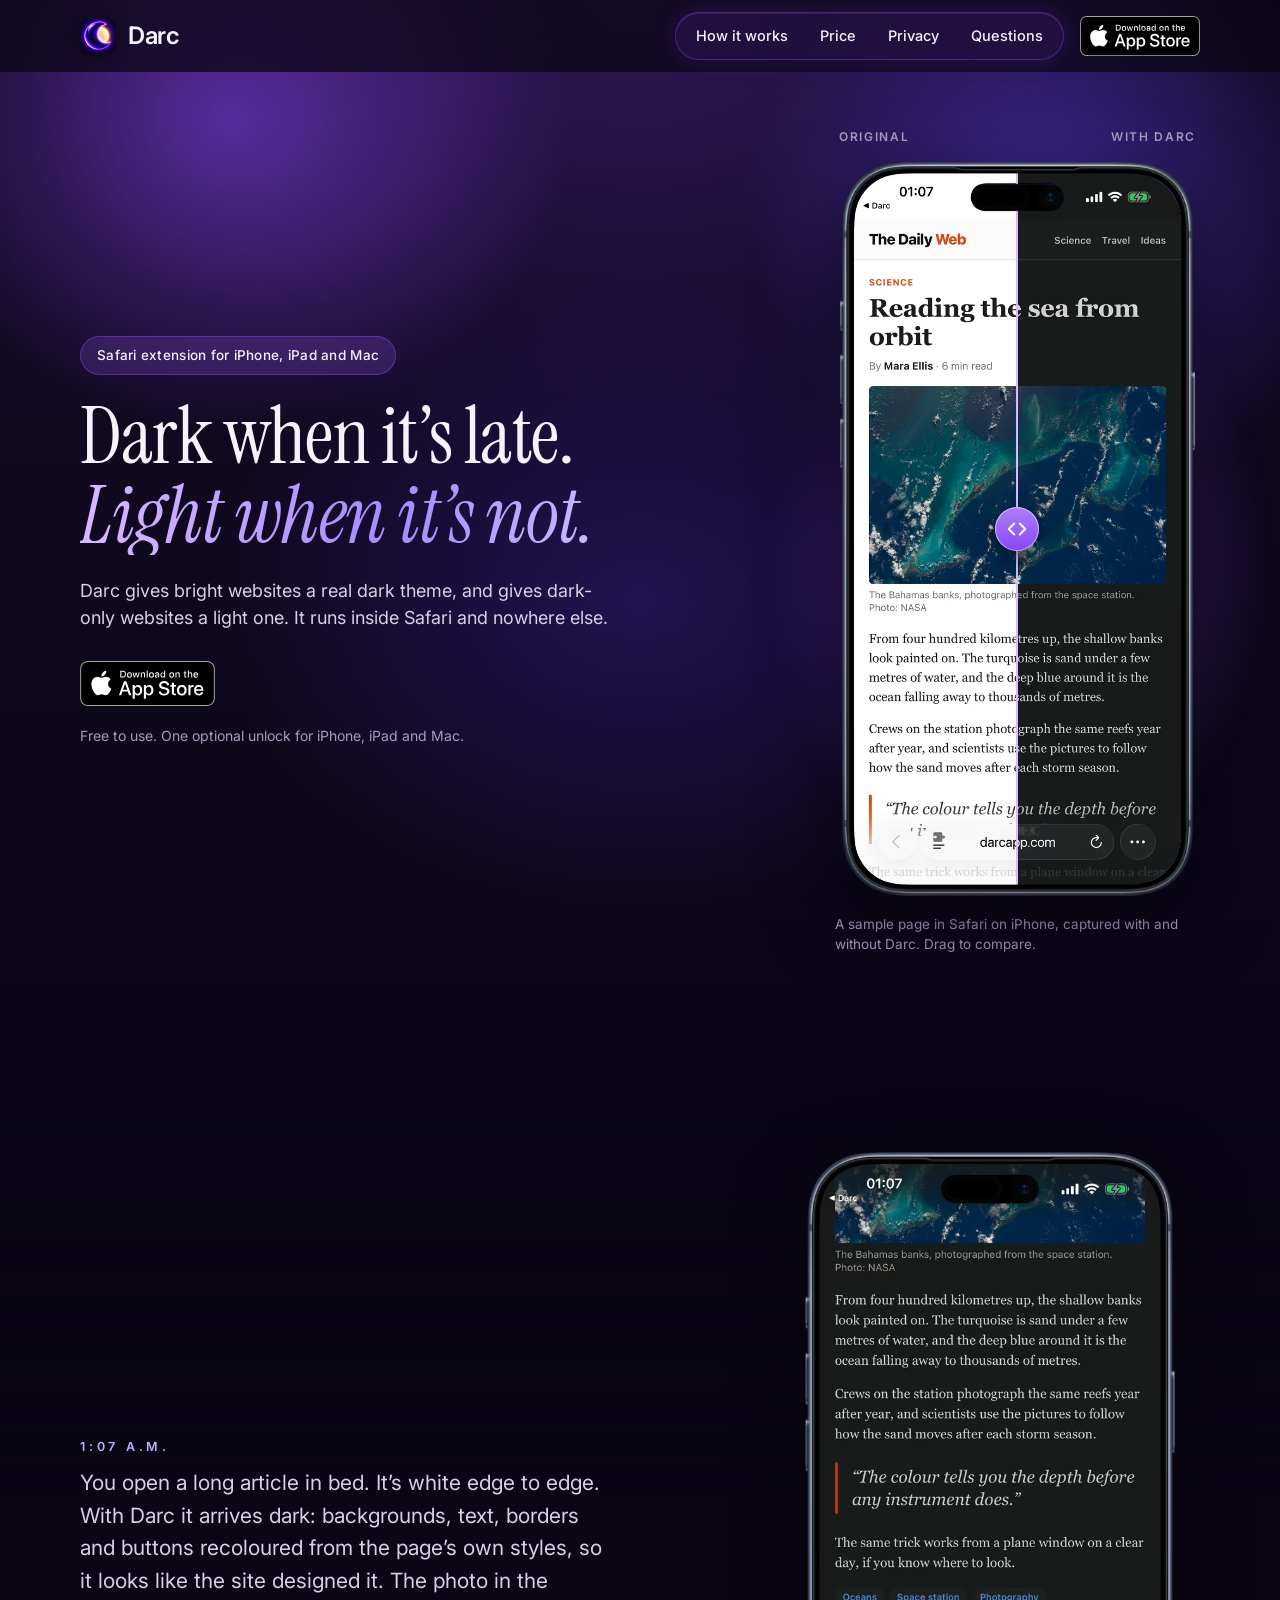
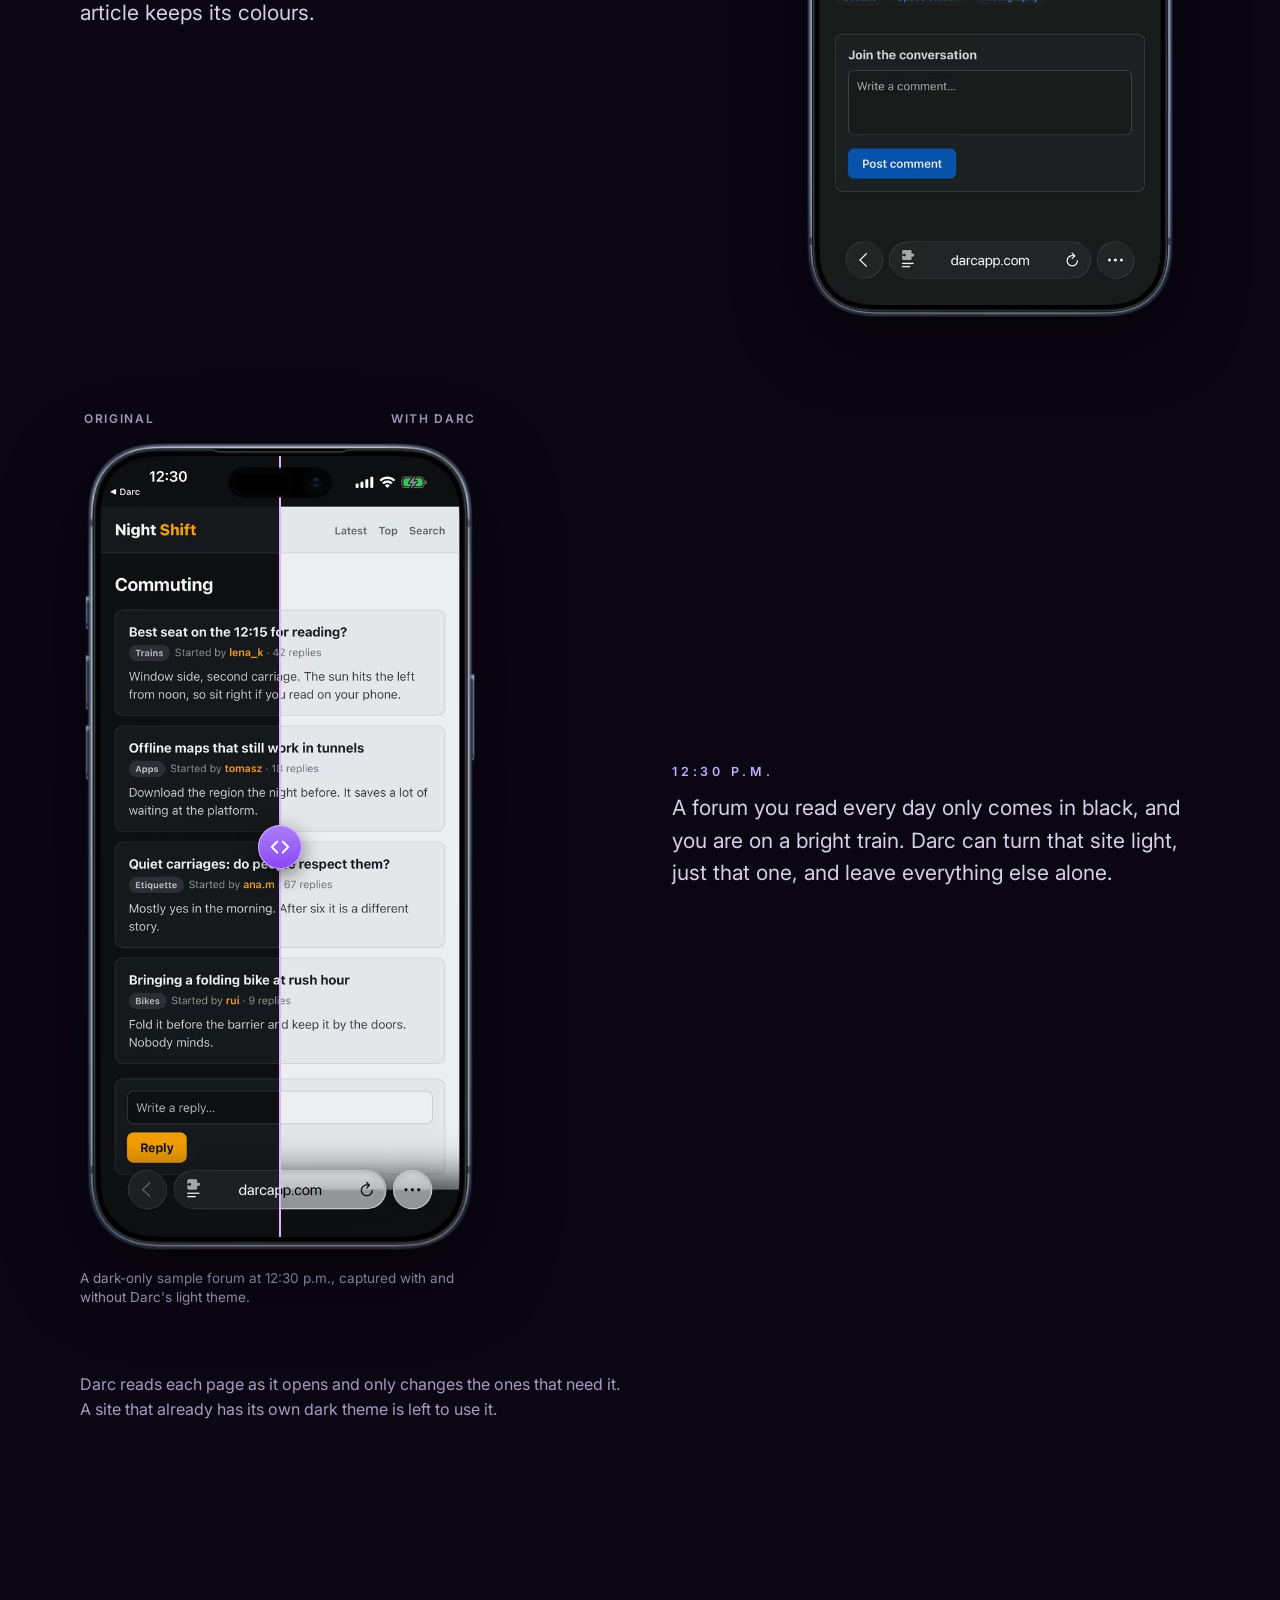
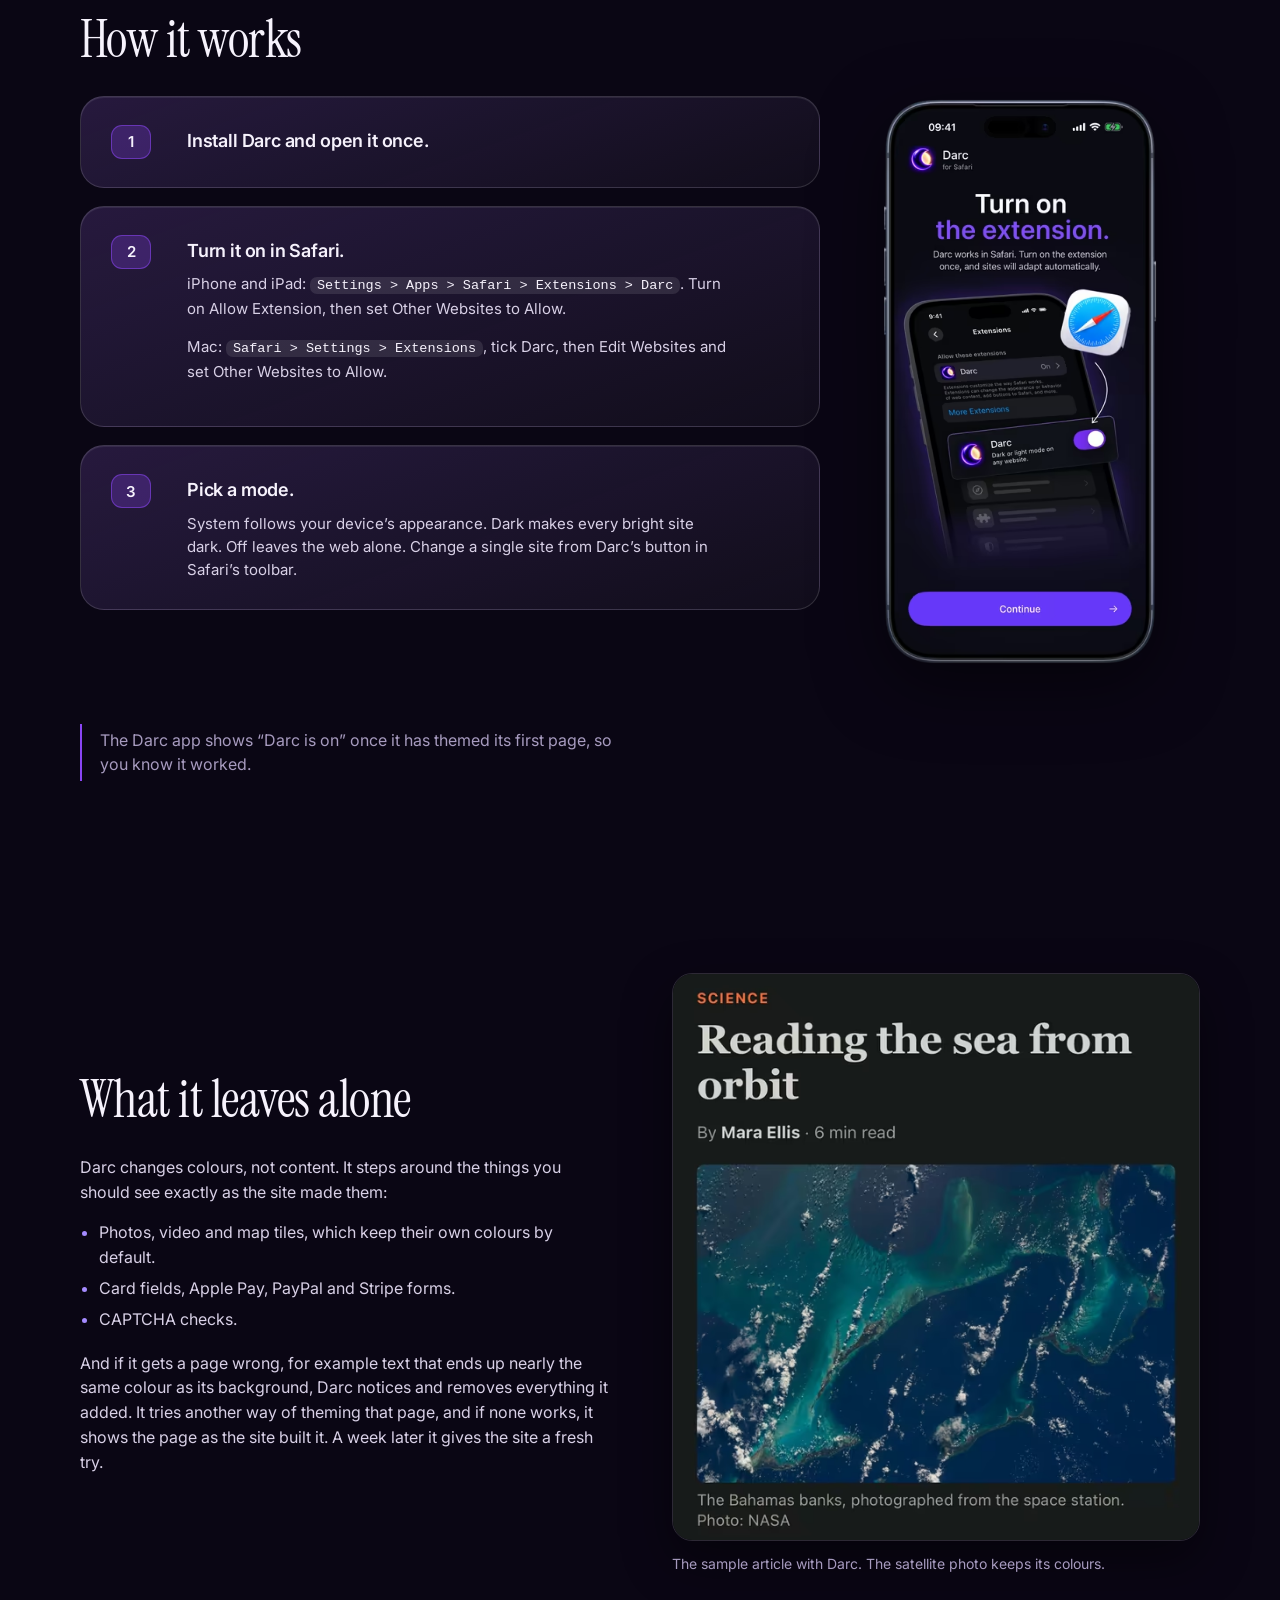
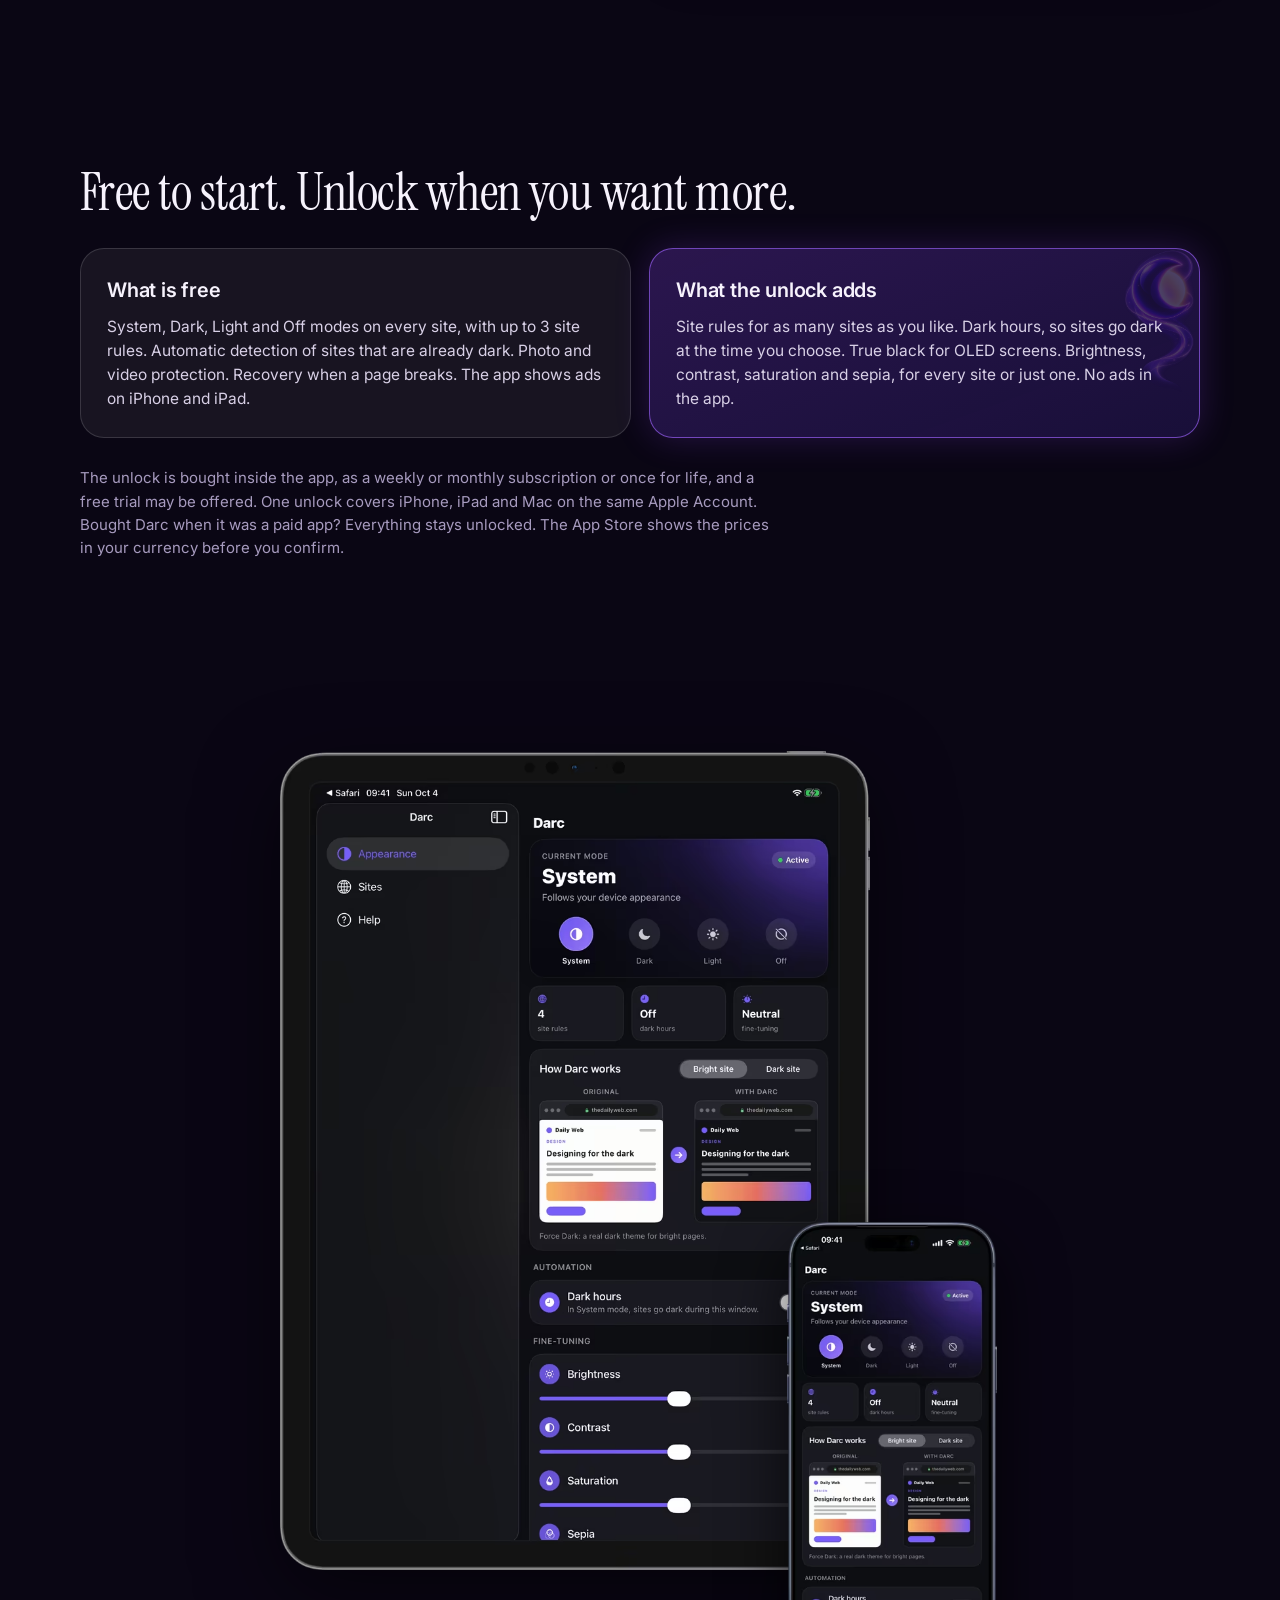
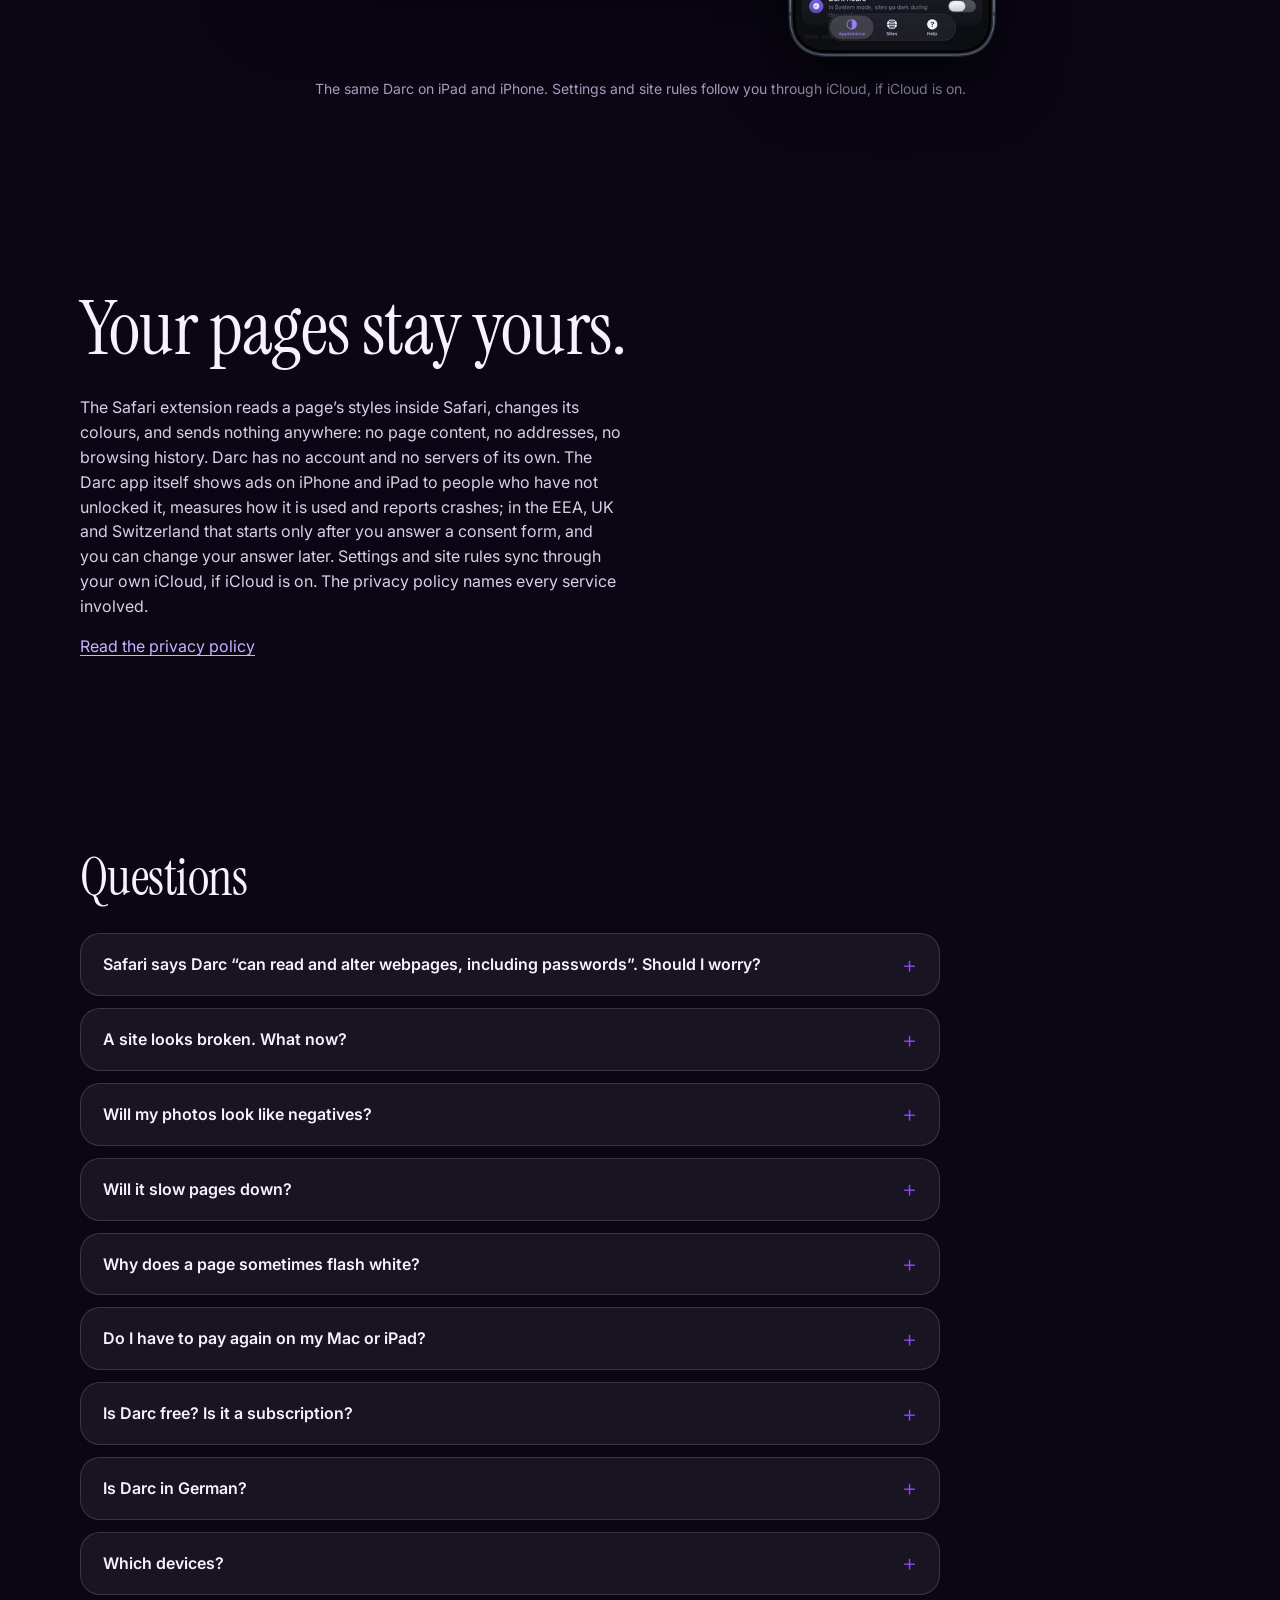
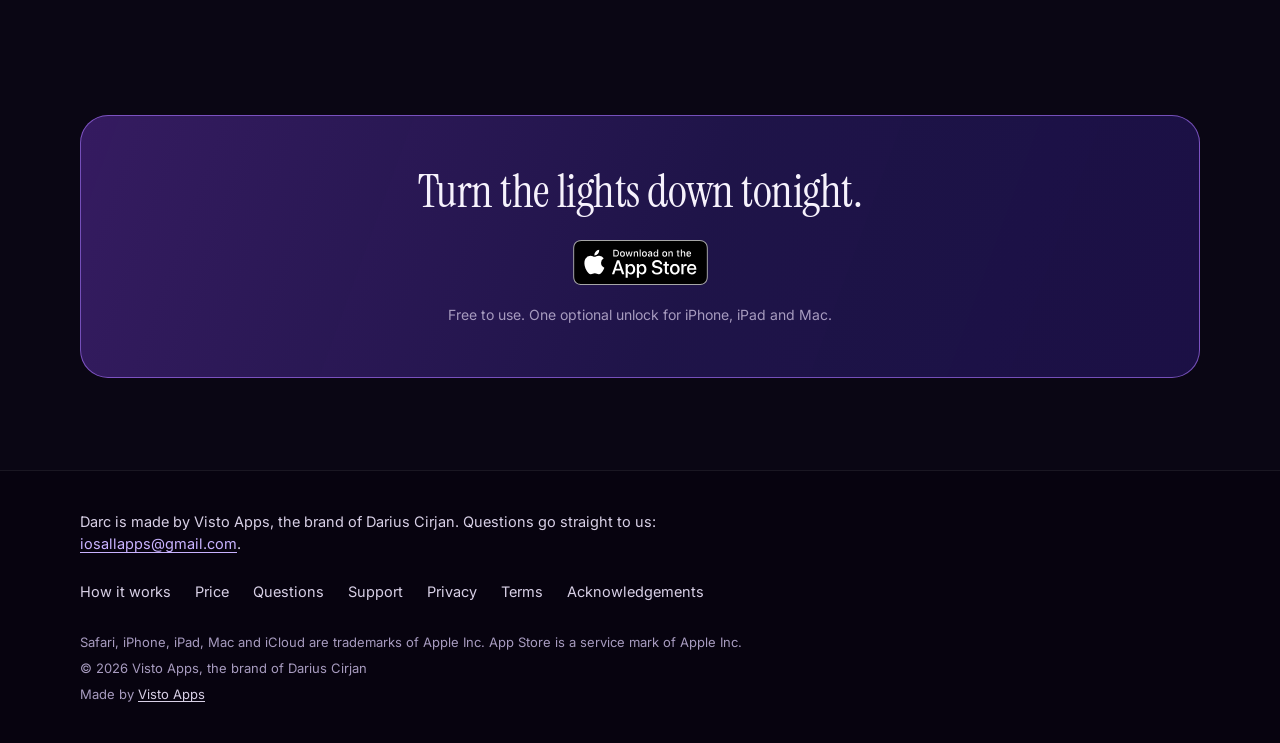
==== commit 044bb238: "Redesign darcapp.com in the Visto style - aurora background, glass cards, self-hosted Instrument Ser" ====
--- a/index.html
+++ b/index.html
@@ -27,7 +27,7 @@
     <link rel="icon" type="image/png" sizes="32x32" href="/favicon-32.png">
     <link rel="icon" type="image/png" sizes="16x16" href="/favicon-16.png">
     <link rel="apple-touch-icon" href="/apple-touch-icon.png">
-    <link rel="stylesheet" href="/styles.css?v=5">
+    <link rel="stylesheet" href="/styles.css?v=6">
     <script>document.documentElement.classList.add("js")</script>
     <!-- /build:head -->
     <link rel="preload" as="image" type="image/avif" imagesrcset="/img/web-article-original-360.avif 360w, /img/web-article-original-600.avif 600w, /img/web-article-original-720.avif 720w, /img/web-article-original-900.avif 900w, /img/web-article-original-1320.avif 1320w" imagesizes="(min-width: 768px) 440px, min(400px, 92vw)">
@@ -297,6 +297,7 @@
             <div class="footer-small">
                 <p>Safari, iPhone, iPad, Mac and iCloud are trademarks of Apple Inc. App Store is a service mark of Apple Inc.</p>
                 <p>&copy; 2026 Visto Apps, the brand of Darius Cirjan</p>
+                <p>Made by <a href="https://vistoapps.com">Visto Apps</a></p>
             </div>
         </div>
     </footer>
--- a/styles.css
+++ b/styles.css
@@ -1,267 +1,285 @@
-/* darcapp.com. Dark-only, system fonts, no external requests. */
+/* Darc. Visto Apps style: dark aurora in the app's colors, glass surfaces,
+   Instrument Serif headlines, Inter text. Self-hosted fonts, no external requests.
+   Shared kit: ~/Developer/visto-apps. */
+
+@font-face { font-family: "Instrument Serif"; src: url("/assets/fonts/instrument-serif.woff2") format("woff2"); font-weight: 400; font-style: normal; font-display: swap; }
+@font-face { font-family: "Instrument Serif"; src: url("/assets/fonts/instrument-serif-italic.woff2") format("woff2"); font-weight: 400; font-style: italic; font-display: swap; }
+@font-face { font-family: "Inter"; src: url("/assets/fonts/inter.woff2") format("woff2"); font-weight: 100 900; font-style: normal; font-display: swap; }
 
 :root {
     color-scheme: dark;
-    --bg: #0B0A10;
-    --surface: #15131D;
-    --line: rgba(255, 255, 255, 0.08);
-    --line-strong: rgba(255, 255, 255, 0.14);
-    --text: #F2F0F7;
-    --muted: #A29DB3;
-    --accent: #7B5CFF;
-    --accent-text: #B9A6FF;
-    --font: -apple-system, BlinkMacSystemFont, "SF Pro Display", system-ui, sans-serif;
+    /* app palette: the only block that changes between app sites */
+    --c1: #8a45f5;          /* primary, Darc violet */
+    --c2: #35208f;          /* secondary, deep indigo */
+    --c3: #5a3de0;          /* depth */
+    --accent-a: #d9b8ff;    /* italic headline gradient */
+    --accent-b: #a58bff;
+    --on-c1: #14082e;       /* text on the primary button */
+    /* shared */
+    --bg: #0a0614;
+    --bg-2: #130a26;
+    --text: #f6f2fc;
+    --text-2: #d8d0e6;
+    --text-3: #a79bbf;
+    --glass: rgba(255, 255, 255, 0.06);
+    --glass-strong: rgba(255, 255, 255, 0.10);
+    --glass-line: rgba(255, 255, 255, 0.14);
+    --glass-line-2: rgba(255, 255, 255, 0.26);
+    --divider: rgba(255, 255, 255, 0.14);
+    --link: #c9b3ff;
+    --serif: "Instrument Serif", "Iowan Old Style", Georgia, serif;
+    --sans: "Inter", -apple-system, BlinkMacSystemFont, "Segoe UI", Roboto, sans-serif;
     --mono: ui-monospace, "SF Mono", Menlo, monospace;
-    --gutter-l: max(16px, env(safe-area-inset-left));
-    --gutter-r: max(16px, env(safe-area-inset-right));
+    --radius: 28px;
+    --radius-sm: 20px;
+    --max: 1120px;
+    --gutter: 40px;
     --measure: 34rem;
-    --max: 1200px;
-    --radius: 14px;
     --tap: 44px;
-}
-
-*,
-*::before,
-*::after { box-sizing: border-box; }
+    --ease: cubic-bezier(.2, .7, .2, 1);
+}
+
+*, *::before, *::after { box-sizing: border-box; }
 
 html {
     -webkit-text-size-adjust: 100%;
     text-size-adjust: 100%;
-    scroll-padding-top: calc(72px + env(safe-area-inset-top));
+    overflow-x: clip;
+    scroll-behavior: smooth;
+    scroll-padding-top: calc(84px + env(safe-area-inset-top));
 }
 
 body {
     margin: 0;
+    position: relative;
+    min-height: 100vh;
     background: var(--bg);
     color: var(--text);
-    font-family: var(--font);
-    font-size: 1.0625rem;
-    line-height: 1.6;
+    font-family: var(--sans);
+    font-size: 1rem;
+    line-height: 1.55;
     -webkit-font-smoothing: antialiased;
-}
-
-img,
-picture { display: block; max-width: 100%; height: auto; }
-
-a { color: var(--accent-text); text-underline-offset: 0.18em; text-decoration-thickness: 1px; }
+    overflow-x: clip;
+}
+
+img, picture { display: block; max-width: 100%; height: auto; }
+a { color: var(--link); text-underline-offset: 0.18em; text-decoration-thickness: 1px; }
 a:hover { color: var(--text); }
-
-:focus-visible { outline: 2px solid var(--accent-text); outline-offset: 3px; border-radius: 4px; }
+:focus-visible { outline: 2px solid var(--accent-a); outline-offset: 3px; border-radius: 10px; }
+summary:focus-visible { outline-offset: -2px; }
 
 h1, h2, h3 { margin: 0; overflow-wrap: anywhere; hyphens: manual; }
-
-h1 {
-    font-size: clamp(2.5rem, 7vw, 5rem);
-    font-weight: 700;
-    letter-spacing: -0.03em;
-    line-height: 1.02;
-}
-
-h2 {
-    font-size: clamp(1.75rem, 4vw, 2.75rem);
-    font-weight: 650;
-    letter-spacing: -0.02em;
-    line-height: 1.1;
-}
-
-h3 { font-size: 1.1875rem; font-weight: 650; line-height: 1.3; }
-
+h1, h2 { font-family: var(--serif); font-weight: 400; letter-spacing: -0.01em; text-wrap: balance; }
+h1 { font-size: clamp(2.75rem, 7vw, 4.9rem); line-height: 1; }
+h2 { font-size: clamp(2.125rem, 4.2vw, 3.25rem); line-height: 1.04; }
+h3 { font-size: 1.1875rem; font-weight: 600; line-height: 1.3; letter-spacing: -0.01em; }
 p { margin: 0 0 1em; }
 p:last-child { margin-bottom: 0; }
 
-.small { font-size: 0.875rem; color: var(--muted); }
+.small { font-size: 0.875rem; color: var(--text-3); }
 .mono { font-family: var(--mono); font-size: 0.92em; }
-.muted { color: var(--muted); }
+.muted { color: var(--text-3); }
 
 .wrap {
     width: 100%;
-    max-width: calc(var(--max) + var(--gutter-l) + var(--gutter-r));
+    max-width: calc(var(--max) + var(--gutter) * 2);
     margin: 0 auto;
-    padding-left: var(--gutter-l);
-    padding-right: var(--gutter-r);
-}
-
+    padding-left: max(var(--gutter), env(safe-area-inset-left));
+    padding-right: max(var(--gutter), env(safe-area-inset-right));
+}
 .text { max-width: var(--measure); }
 
 .skip-link {
     position: absolute;
-    left: var(--gutter-l);
+    left: 16px;
     top: -100px;
     z-index: 100;
-    padding: 10px 14px;
-    background: var(--surface);
-    color: var(--text);
-    border-radius: 8px;
-}
-.skip-link:focus { top: calc(8px + env(safe-area-inset-top)); }
-
-/* Header */
-
+    padding: 10px 16px;
+    border-radius: 12px;
+    background: var(--c1);
+    color: var(--on-c1);
+    font-weight: 600;
+    text-decoration: none;
+}
+.skip-link:focus { top: calc(12px + env(safe-area-inset-top)); color: var(--on-c1); }
+
+.sr-only {
+    position: absolute; width: 1px; height: 1px; padding: 0; margin: -1px;
+    overflow: hidden; clip: rect(0, 0, 0, 0); white-space: nowrap; border: 0;
+}
+
+/* ---------- aurora background ---------- */
+body::before {
+    content: "";
+    position: absolute;
+    left: 0; right: 0; top: 0;
+    height: 1500px;
+    z-index: -1;
+    pointer-events: none;
+    background:
+        radial-gradient(38% 30% at 18% 8%, color-mix(in srgb, var(--c1) 55%, transparent), transparent 70%),
+        radial-gradient(34% 28% at 82% 14%, color-mix(in srgb, var(--c3) 55%, transparent), transparent 70%),
+        radial-gradient(46% 30% at 50% 40%, color-mix(in srgb, var(--c2) 45%, transparent), transparent 72%),
+        radial-gradient(60% 40% at 50% 0%, color-mix(in srgb, var(--c1) 22%, var(--bg-2)), transparent 80%),
+        linear-gradient(180deg, var(--bg-2), var(--bg) 85%);
+    -webkit-mask-image: linear-gradient(180deg, #000 70%, transparent);
+            mask-image: linear-gradient(180deg, #000 70%, transparent);
+}
+
+main { position: relative; display: block; }
+
+/* ---------- header ---------- */
 .site-header {
     position: sticky;
     top: 0;
     z-index: 50;
-    padding-top: env(safe-area-inset-top);
-    background: rgba(11, 10, 16, 0.86);
-    -webkit-backdrop-filter: saturate(140%) blur(14px);
-    backdrop-filter: saturate(140%) blur(14px);
-    border-bottom: 1px solid var(--line);
-}
-
-.bar {
-    display: flex;
-    align-items: center;
-    gap: 16px;
-    min-height: 60px;
-}
+    padding: calc(12px + env(safe-area-inset-top)) 0 12px;
+    background: rgba(10, 6, 20, 0.72);
+    -webkit-backdrop-filter: blur(18px);
+            backdrop-filter: blur(18px);
+}
+.bar { display: flex; align-items: center; gap: 16px; }
 
 .brand {
     display: inline-flex;
     align-items: center;
-    gap: 10px;
+    gap: 12px;
     min-height: var(--tap);
+    margin-right: auto;
     color: var(--text);
     text-decoration: none;
-    font-weight: 700;
-    font-size: 1.125rem;
-    letter-spacing: -0.01em;
-}
-.brand img { width: 32px; height: 32px; border-radius: 8px; }
-
-.nav { display: none; margin-left: auto; }
-.nav-links { display: flex; gap: 4px; list-style: none; margin: 0; padding: 0; }
+    font-weight: 600;
+    font-size: 1.5rem;
+    letter-spacing: -0.02em;
+}
+.brand img { width: 36px; height: 36px; border-radius: 22.5%; box-shadow: 0 4px 14px rgba(0, 0, 0, 0.35); }
+
+.nav { display: none; }
+.nav-links {
+    display: flex;
+    align-items: center;
+    gap: 2px;
+    margin: 0;
+    padding: 5px;
+    list-style: none;
+    border-radius: 999px;
+    background: color-mix(in srgb, var(--c1) 12%, rgba(20, 10, 40, 0.6));
+    border: 1px solid color-mix(in srgb, var(--c1) 38%, transparent);
+    box-shadow: inset 0 1px 0 rgba(255, 255, 255, 0.08), 0 0 24px color-mix(in srgb, var(--c1) 18%, transparent);
+}
 .nav-links a {
-    display: inline-flex;
+    display: flex;
     align-items: center;
-    min-height: var(--tap);
-    padding: 0 12px;
-    color: var(--muted);
-    font-size: 0.9375rem;
+    min-height: 36px;
+    padding: 0 15px;
+    border-radius: 999px;
+    color: var(--text);
+    font-size: 0.90625rem;
+    font-weight: 500;
     text-decoration: none;
-}
-.nav-links a:hover { color: var(--text); }
-
-.badge {
-    display: inline-flex;
-    align-items: center;
-    min-height: var(--tap);
-    border-radius: 8px;
-}
+    white-space: nowrap;
+    transition: background 0.2s;
+}
+.nav-links a:hover { background: rgba(255, 255, 255, 0.1); color: var(--text); }
+
+.badge { display: inline-flex; align-items: center; min-height: var(--tap); border-radius: 8px; }
 .badge img { width: 135px; height: 45px; }
-.badge-nav { margin-left: auto; }
 .badge-nav img { width: 120px; height: 40px; }
 
-@media (min-width: 768px) {
-    .nav { display: block; }
-    .badge-nav { margin-left: 8px; }
-}
-
-/* Sections */
-
-.section { padding: 72px 0; }
-.section + .section { border-top: 1px solid var(--line); }
+@media (min-width: 768px) { .nav { display: block; } }
+
+/* ---------- sections ---------- */
+.section { padding: 64px 0; position: relative; }
+@media (min-width: 768px) { .section { padding: 96px 0; } }
 
 .kicker {
     display: block;
     margin-bottom: 14px;
-    font-family: var(--mono);
-    font-size: 0.875rem;
-    color: var(--muted);
+    font-family: var(--sans);
+    font-size: 0.78125rem;
+    font-weight: 600;
+    letter-spacing: 0.3em;
+    text-transform: uppercase;
+    color: color-mix(in srgb, var(--accent-b) 70%, white);
+}
+.section-head { margin-bottom: 28px; }
+
+/* ---------- hero ---------- */
+.hero { padding: 24px 0 56px; position: relative; }
+.hero-grid { display: grid; gap: 40px; }
+
+.eyebrow {
+    display: inline-block;
+    margin: 0 0 22px;
+    padding: 8px 16px;
+    border-radius: 999px;
+    font-size: 0.84375rem;
+    font-weight: 500;
     letter-spacing: 0.02em;
-}
-
-.section-head { margin-bottom: 28px; }
-
-@media (min-width: 768px) {
-    .section { padding: 104px 0; }
-}
-
-/* Hero */
-
-.hero { padding: 40px 0 64px; position: relative; }
-
-.hero-grid { display: grid; gap: 40px; }
-
-.eyebrow {
-    margin: 0 0 16px;
-    font-size: 0.9375rem;
-    color: var(--muted);
+    color: var(--text);
+    background: color-mix(in srgb, var(--c1) 16%, rgba(255, 255, 255, 0.04));
+    border: 1px solid color-mix(in srgb, var(--c1) 45%, transparent);
 }
 
 .hero h1 .line { display: inline-block; }
-.hero h1 .line + .line { color: var(--accent-text); }
+.hero h1 .line + .line {
+    font-style: italic;
+    padding-right: 0.08em;
+    background: linear-gradient(95deg, var(--accent-a), var(--accent-b) 60%, color-mix(in srgb, var(--accent-b) 60%, white));
+    -webkit-background-clip: text;
+            background-clip: text;
+    color: transparent;
+}
 
 .hero-sub {
-    margin: 22px 0 28px;
+    margin: 22px 0 30px;
     max-width: var(--measure);
-    font-size: 1.1875rem;
-    line-height: 1.55;
-    color: #D8D4E4;
-}
-
-.hero-cta .small { margin-top: 10px; }
-
-.hero-media {
-    position: relative;
-    width: 100%;
-    max-width: 420px;
-    justify-self: center;
-}
-
-/* The one glow on the page. */
+    font-size: 1.125rem;
+    line-height: 1.5;
+    color: var(--text-2);
+}
+.hero-cta .small { margin-top: 12px; }
+
+.hero-media { position: relative; width: 100%; max-width: 420px; justify-self: center; }
 .hero-media::before {
     content: "";
     position: absolute;
-    inset: 12% 0 6%;
-    background: radial-gradient(closest-side, rgba(123, 92, 255, 0.24), rgba(123, 92, 255, 0.08) 55%, rgba(123, 92, 255, 0));
+    inset: 12% -18% 6%;
     z-index: -1;
+    border-radius: 50%;
+    background: radial-gradient(closest-side, color-mix(in srgb, var(--c1) 55%, transparent), transparent);
+    filter: blur(10px);
     pointer-events: none;
 }
 
 @media (min-width: 768px) {
-    .hero { padding: 64px 0 96px; }
+    .hero { padding: 40px 0 80px; }
     .hero-media { max-width: 460px; }
 }
-
 @media (min-width: 1024px) {
-    .hero { padding: 88px 0 120px; }
-    .hero-grid {
-        grid-template-columns: 55fr 45fr;
-        align-items: center;
-        gap: 48px;
-    }
+    .hero { padding: 56px 0 96px; }
+    .hero-grid { grid-template-columns: 55fr 45fr; align-items: center; gap: 48px; }
     .hero-media { justify-self: end; max-width: clamp(320px, calc((100vh - 170px) * 0.5), 440px); }
     .hero h1 { font-size: min(5rem, 6.2vw); }
 }
 
-/* Before/after compare */
-
+/* ---------- before/after compare ---------- */
 .compare { margin: 0; }
-
 .compare-labels {
     display: flex;
     justify-content: space-between;
     margin: 0 4px 10px;
-    font-family: var(--mono);
-    font-size: 0.8125rem;
-    color: var(--muted);
+    font-size: 0.75rem;
+    font-weight: 600;
+    letter-spacing: 0.14em;
+    text-transform: uppercase;
+    color: var(--text-3);
 }
 
 /* Apple's iPhone 17 Pro Max frame (1470 x 3000) lies over the live split. The screen rectangle
    from the frame's offsets: origin (75, 66), size 1320 x 2868. Percentages keep it exact at any width. */
-.device {
-    position: relative;
-    aspect-ratio: 1470 / 3000;
-}
-
-.device .frame,
-.device .frame img {
-    position: absolute;
-    inset: 0;
-    width: 100%;
-    height: 100%;
-    pointer-events: none;
-}
+.device { position: relative; aspect-ratio: 1470 / 3000; filter: drop-shadow(0 24px 40px rgba(0, 0, 0, 0.5)); }
+.device .frame, .device .frame img { position: absolute; inset: 0; width: 100%; height: 100%; pointer-events: none; }
 
 .screen {
     position: absolute;
@@ -272,84 +290,49 @@
     overflow: hidden;
     border-radius: 14.8% / 6.8%;
     -webkit-mask-image: url("/img/screen-mask.png");
-    mask-image: url("/img/screen-mask.png");
+            mask-image: url("/img/screen-mask.png");
     -webkit-mask-size: 100% 100%;
-    mask-size: 100% 100%;
+            mask-size: 100% 100%;
     background: #000;
     touch-action: pan-y;
     -webkit-user-select: none;
-    user-select: none;
+            user-select: none;
     --pos: 50%;
 }
-
-.screen picture,
-.screen img {
-    position: absolute;
-    inset: 0;
-    width: 100%;
-    height: 100%;
-    object-fit: cover;
-    object-position: top;
-    pointer-events: none;
-}
-
+.screen picture, .screen img {
+    position: absolute; inset: 0; width: 100%; height: 100%;
+    object-fit: cover; object-position: top; pointer-events: none;
+}
 .screen .after { clip-path: inset(0 0 0 var(--pos)); }
 
-.split-handle {
-    position: absolute;
-    top: 0;
-    bottom: 0;
-    left: var(--pos);
-    width: 2px;
-    margin-left: -1px;
-    background: var(--accent);
-    pointer-events: none;
-}
-
+.split-handle { position: absolute; top: 0; bottom: 0; left: var(--pos); width: 2px; margin-left: -1px; background: var(--accent-a); pointer-events: none; }
 .split-grip {
-    position: absolute;
-    top: 50%;
-    left: 50%;
-    width: var(--tap);
-    height: var(--tap);
-    margin: -22px 0 0 -22px;
+    position: absolute; top: 50%; left: 50%;
+    width: var(--tap); height: var(--tap); margin: -22px 0 0 -22px;
     border-radius: 50%;
-    background: var(--accent);
-    box-shadow: 0 4px 16px rgba(0, 0, 0, 0.45);
-    display: grid;
-    place-items: center;
+    background: linear-gradient(180deg, color-mix(in srgb, var(--c1) 70%, white), var(--c1));
+    box-shadow: 0 0 0 1px rgba(255, 255, 255, 0.5) inset, 0 6px 20px rgba(0, 0, 0, 0.5);
+    display: grid; place-items: center;
 }
 .split-grip svg { width: 22px; height: 22px; fill: none; stroke: #fff; stroke-width: 2; stroke-linecap: round; stroke-linejoin: round; }
 
-/* The range input carries keyboard and screen reader control; pointer drags are handled by the script. */
-.split-range {
-    position: absolute;
-    inset: 0;
-    width: 100%;
-    height: 100%;
-    margin: 0;
-    opacity: 0;
-    pointer-events: none;
-    display: none;
-}
+.split-range { position: absolute; inset: 0; width: 100%; height: 100%; margin: 0; opacity: 0; pointer-events: none; display: none; }
 .js .split-range { display: block; }
 .js .screen { cursor: ew-resize; }
 .screen:has(.split-range:focus-visible) .split-grip { outline: 2px solid #fff; outline-offset: 3px; }
 
-.compare figcaption { margin-top: 12px; font-size: 0.875rem; color: var(--muted); }
-
-/* Stories */
-
+.compare figcaption { margin-top: 14px; font-size: 0.84375rem; color: var(--text-3); line-height: 1.45; }
+
+/* ---------- stories ---------- */
 .story { display: grid; gap: 32px; }
 .story + .story { margin-top: 72px; }
-.story-text .kicker { font-size: 1rem; font-weight: 400; }
-.story-text p { font-size: clamp(1.125rem, 2.2vw, 1.3125rem); line-height: 1.55; color: #D8D4E4; }
-
-.shot { width: 100%; max-width: min(380px, 92vw); }
-
+.story-text { max-width: var(--measure); }
+.story-text .kicker { margin-bottom: 12px; }
+.story-text p { font-size: clamp(1.125rem, 2.2vw, 1.3125rem); line-height: 1.55; color: var(--text-2); }
+
+.shot { width: 100%; max-width: min(380px, 92vw); filter: drop-shadow(0 20px 34px rgba(0, 0, 0, 0.5)); }
 .story-media { justify-self: center; width: 100%; max-width: 380px; }
-
-.story-note { margin-top: 64px; max-width: var(--measure); color: var(--muted); }
+.story-note { margin-top: 64px; max-width: var(--measure); color: var(--text-3); }
 
 @media (min-width: 1024px) {
     .story { grid-template-columns: 1fr 1fr; align-items: center; gap: 64px; }
@@ -360,131 +343,107 @@
     .story:not(.story-flip) .story-media { justify-self: end; }
 }
 
-/* How it works */
-
-.steps { list-style: none; margin: 0; padding: 0; counter-reset: step; }
-
+/* ---------- how it works ---------- */
+.steps { list-style: none; margin: 0; padding: 0; display: grid; gap: 18px; }
 .step {
     display: grid;
-    grid-template-columns: 3.25rem 1fr;
+    grid-template-columns: 2.75rem 1fr;
     gap: 16px;
-    padding: 28px 0;
-    border-top: 1px solid var(--line);
-}
-.step:first-child { border-top: 0; padding-top: 0; }
-
+    padding: 24px;
+    border-radius: 24px;
+    background: linear-gradient(160deg, color-mix(in srgb, var(--c1) 14%, rgba(255, 255, 255, 0.05)), rgba(255, 255, 255, 0.03));
+    border: 1px solid var(--glass-line);
+    box-shadow: inset 0 1px 0 rgba(255, 255, 255, 0.08);
+}
 .step-num {
-    font-family: var(--mono);
-    font-size: clamp(2rem, 5vw, 3rem);
-    line-height: 1;
-    color: var(--accent-text);
-}
-
-.step h3 { margin: 4px 0 10px; }
-.step p { max-width: var(--measure); color: #D8D4E4; }
-.path { font-family: var(--mono); font-size: 0.9em; color: var(--text); background: var(--surface); padding: 1px 6px; border-radius: 6px; -webkit-box-decoration-break: clone; box-decoration-break: clone; }
-
-.step-shot { margin-top: 20px; width: 100%; max-width: 240px; }
+    width: 40px; height: 34px; display: grid; place-items: center;
+    border-radius: 11px;
+    font-size: 0.9375rem; font-weight: 600;
+    background: color-mix(in srgb, var(--c1) 25%, transparent);
+    border: 1px solid color-mix(in srgb, var(--c1) 55%, transparent);
+}
+.step h3 { margin: 4px 0 10px; font-size: 1.125rem; }
+.step h3:last-child { margin-bottom: 0; }
+.step p { max-width: var(--measure); font-size: 0.9375rem; color: var(--text-2); }
+.path {
+    font-family: var(--mono); font-size: 0.9em; color: var(--text);
+    background: rgba(255, 255, 255, 0.1); padding: 1px 7px; border-radius: 7px;
+    -webkit-box-decoration-break: clone; box-decoration-break: clone;
+}
+.step-shot { margin-top: 20px; width: 100%; max-width: 240px; filter: drop-shadow(0 20px 34px rgba(0, 0, 0, 0.5)); }
 
 .aside {
-    margin-top: 32px;
-    padding-left: 16px;
-    border-left: 2px solid var(--accent);
+    margin-top: 28px;
+    padding: 4px 0 4px 18px;
+    border-left: 2px solid var(--c1);
     max-width: var(--measure);
-    color: var(--muted);
-}
-
-@media (min-width: 768px) {
-    .step { grid-template-columns: 5rem 1fr; gap: 24px; }
-}
-
-/* Desktop: the setup screen leaves step 2's column and stands beside the list, so the
-   right half of the section is not empty. */
+    color: var(--text-3);
+}
+
+@media (min-width: 768px) { .step { grid-template-columns: 3.25rem 1fr; gap: 24px; padding: 28px 30px; } }
+
+/* Desktop: the setup screen leaves step 2's column and stands beside the list. */
 @media (min-width: 1024px) {
-    .steps { position: relative; padding-right: 380px; min-height: 600px; }
+    .steps { position: relative; padding-right: 380px; min-height: 600px; align-content: start; }
     .step-shot { position: absolute; top: 0; right: 40px; width: 280px; max-width: 280px; margin-top: 0; }
 }
 
-/* What it leaves alone */
-
+/* ---------- what it leaves alone ---------- */
 .alone { display: grid; gap: 40px; }
-.plain-list { margin: 0 0 1.2em; padding-left: 1.2em; }
+.alone p { color: var(--text-2); }
+.plain-list { margin: 0 0 1.2em; padding-left: 1.2em; color: var(--text-2); }
 .plain-list li { margin-bottom: 6px; }
-.plain-list li::marker { color: var(--accent-text); }
-.alone-media { border-radius: var(--radius); overflow: hidden; box-shadow: 0 0 0 1px var(--line-strong); max-width: min(560px, 92vw); }
+.plain-list li::marker { color: var(--accent-b); }
+.alone-media { border-radius: var(--radius-sm); overflow: hidden; border: 1px solid var(--glass-line); box-shadow: 0 20px 50px rgba(0, 0, 0, 0.45); max-width: min(560px, 92vw); }
 .alone-figure { margin: 0; }
-.alone-figure figcaption { margin-top: 10px; }
-
-@media (min-width: 1024px) {
-    .alone { grid-template-columns: 1fr 1fr; align-items: center; gap: 64px; }
-}
-
-/* Price */
-
-.price-grid { display: grid; gap: 40px; margin-top: 8px; }
-
-.price-col h3 { font-size: 1.375rem; margin-bottom: 12px; }
-.price-col p { max-width: var(--measure); color: #D8D4E4; }
-
-.forever { position: relative; }
-.forever-moon {
-    position: absolute;
-    top: -56px;
-    right: 0;
-    width: 88px;
-    opacity: 0.16;
-    pointer-events: none;
-}
-.forever h3,
-.forever p { position: relative; }
-
-.price-foot { margin-top: 40px; max-width: var(--measure); color: var(--muted); }
-
-
-@media (min-width: 768px) {
-    .price-grid { grid-template-columns: 1fr 1fr; gap: 0; }
-    .price-col { padding-right: 40px; }
-    .forever { padding: 0 0 0 40px; border-left: 1px solid var(--line-strong); }
-}
-
-
-/* Devices */
-
+.alone-figure figcaption { margin-top: 12px; }
+
+@media (min-width: 1024px) { .alone { grid-template-columns: 1fr 1fr; align-items: center; gap: 64px; } }
+
+/* ---------- price ---------- */
+.price-grid { display: grid; gap: 18px; margin-top: 8px; }
+.price-col {
+    position: relative;
+    padding: 28px 26px 26px;
+    border-radius: 24px;
+    background: var(--glass);
+    border: 1px solid var(--glass-line);
+    overflow: hidden;
+}
+.price-col h3 { margin-bottom: 12px; font-size: 1.25rem; }
+.price-col p { max-width: var(--measure); font-size: 0.96875rem; color: var(--text-2); }
+.price-col.forever {
+    background: linear-gradient(160deg, color-mix(in srgb, var(--c1) 26%, transparent), color-mix(in srgb, var(--c3) 18%, transparent));
+    border-color: color-mix(in srgb, var(--c1) 55%, white 10%);
+    box-shadow: 0 0 34px color-mix(in srgb, var(--c1) 22%, transparent);
+}
+.forever-moon { position: absolute; top: 0; right: 4px; width: 72px; opacity: 0.2; pointer-events: none; }
+.forever h3, .forever p { position: relative; }
+.price-foot { margin-top: 28px; max-width: 44rem; color: var(--text-3); font-size: 0.9375rem; }
+
+@media (min-width: 768px) { .price-grid { grid-template-columns: 1fr 1fr; } }
+
+/* ---------- devices ---------- */
 .devices { position: relative; max-width: 720px; margin: 0 auto; padding-bottom: 8%; }
 .devices img { width: 100%; }
-.devices-ipad { width: 82%; }
-.devices-phone {
-    position: absolute;
-    right: 0;
-    bottom: 0;
-    width: 30%;
-    filter: drop-shadow(0 24px 32px rgba(0, 0, 0, 0.7));
-}
-.devices-caption { margin-top: 18px; text-align: center; font-size: 0.875rem; color: var(--muted); }
-
-/* Privacy */
-
-.privacy-line {
-    font-size: clamp(2.25rem, 7vw, 4.5rem);
-    font-weight: 700;
-    letter-spacing: -0.03em;
-    line-height: 1.04;
-    margin-bottom: 28px;
-}
+.devices-ipad { width: 82%; filter: drop-shadow(0 24px 40px rgba(0, 0, 0, 0.5)); }
+.devices-phone { position: absolute; right: 0; bottom: 0; width: 30%; filter: drop-shadow(0 24px 32px rgba(0, 0, 0, 0.7)); }
+.devices-caption { margin-top: 18px; text-align: center; font-size: 0.875rem; color: var(--text-3); }
+
+/* ---------- privacy ---------- */
+.privacy-line { font-size: clamp(2.5rem, 7vw, 4.75rem); line-height: 1; margin-bottom: 28px; }
 #privacy .text { max-width: none; }
-#privacy .text p { max-width: var(--measure); }
-
-/* Questions */
-
-.faq { border-top: 1px solid var(--line); }
-.faq details { border-bottom: 1px solid var(--line); }
+#privacy .text p { max-width: var(--measure); color: var(--text-2); }
+
+/* ---------- questions ---------- */
+.faq { display: grid; gap: 12px; max-width: 860px; }
+.faq details { border-radius: 20px; background: var(--glass); border: 1px solid var(--glass-line); overflow: hidden; }
+.faq details[open] { border-color: color-mix(in srgb, var(--c1) 45%, var(--glass-line)); }
 .faq summary {
-    display: flex;
-    align-items: center;
-    justify-content: space-between;
-    gap: 16px;
+    position: relative;
+    display: block;
     min-height: var(--tap);
-    padding: 16px 0;
+    padding: 18px 56px 18px 22px;
     font-size: 1rem;
     font-weight: 600;
     cursor: pointer;
@@ -492,134 +451,149 @@
 }
 .faq summary::-webkit-details-marker { display: none; }
 .faq summary::after {
+    content: "+";
+    position: absolute; right: 22px; top: 50%;
+    transform: translateY(-50%);
+    font-size: 1.5rem; font-weight: 300;
+    color: var(--c1);
+    transition: transform 0.2s;
+}
+.faq details[open] summary::after { transform: translateY(-50%) rotate(45deg); }
+.faq summary:hover { background: rgba(255, 255, 255, 0.03); }
+.faq .answer { padding: 0 22px 20px; color: var(--text-2); }
+
+/* ---------- closing band ---------- */
+.closing { padding: 24px 0 72px; }
+.closing .wrap { position: relative; }
+.closing .wrap > * { position: relative; }
+.closing .wrap::before {
     content: "";
-    flex: none;
-    width: 9px;
-    height: 9px;
-    margin-right: 6px;
-    border-right: 2px solid var(--muted);
-    border-bottom: 2px solid var(--muted);
-    transform: rotate(-45deg);
-    transition: transform 200ms ease-out;
-}
-.faq details[open] summary::after { transform: rotate(45deg); }
-.faq .answer { padding: 0 0 20px; max-width: 40rem; color: #D8D4E4; }
-
-/* Closing band */
-
-.closing {
-    padding: 88px 0 calc(88px + env(safe-area-inset-bottom));
-    text-align: center;
-    border-top: 1px solid var(--line);
-}
-.closing h2 { margin-bottom: 24px; }
+    position: absolute;
+    inset: 0 var(--gutter);
+    border-radius: var(--radius);
+    background: linear-gradient(110deg, color-mix(in srgb, var(--c1) 34%, transparent), color-mix(in srgb, var(--c3) 26%, transparent) 55%, color-mix(in srgb, var(--c2) 40%, transparent));
+    border: 1.5px solid color-mix(in srgb, var(--c1) 50%, white 15%);
+}
+.closing .wrap { text-align: center; padding-top: 52px; padding-bottom: 52px; }
+.closing h2 { margin: 0 auto 24px; max-width: 760px; font-size: clamp(2rem, 3.8vw, 2.875rem); line-height: 1.08; }
 .closing .badge { margin: 0 auto; }
-.closing .small { margin-top: 10px; }
-
-/* Footer */
-
+.closing .small { margin-top: 12px; }
+
+/* ---------- footer ---------- */
 .site-footer {
-    padding: 40px 0 calc(40px + env(safe-area-inset-bottom));
-    border-top: 1px solid var(--line);
-    font-size: 0.9375rem;
-    color: var(--muted);
-}
-.footer-maker { max-width: 40rem; color: #D8D4E4; }
-.footer-links { display: flex; flex-wrap: wrap; gap: 0 4px; list-style: none; margin: 16px 0 20px -10px; padding: 0; }
-.footer-links a { display: inline-flex; align-items: center; min-height: var(--tap); padding: 0 10px; color: var(--muted); text-decoration: none; }
+    margin-top: 20px;
+    padding: 40px 0 calc(32px + env(safe-area-inset-bottom));
+    background: rgba(5, 2, 12, 0.6);
+    border-top: 1px solid rgba(255, 255, 255, 0.08);
+    font-size: 0.90625rem;
+    color: var(--text-3);
+}
+.footer-maker { max-width: 40rem; color: var(--text-2); }
+.footer-links { display: flex; flex-wrap: wrap; gap: 0 4px; list-style: none; margin: 14px 0 18px -10px; padding: 0; }
+.footer-links a { display: inline-flex; align-items: center; min-height: var(--tap); padding: 0 10px; color: var(--text-2); text-decoration: none; }
 .footer-links a:hover { color: var(--text); }
 .footer-small { font-size: 0.8125rem; }
 .footer-small p { margin-bottom: 6px; }
-
-/* Documents: support, privacy, terms */
-
-.doc { padding: 48px 0 80px; }
-.doc .container,
-.doc .doc-body { max-width: 44rem; }
-.doc .container { margin: 0 auto; padding-left: var(--gutter-l); padding-right: var(--gutter-r); }
-.doc h1 { font-size: clamp(2.25rem, 6vw, 3.5rem); margin-bottom: 12px; }
-.doc h2 { font-size: clamp(1.375rem, 3vw, 1.75rem); margin: 48px 0 14px; }
-.doc h3 { margin: 28px 0 10px; }
-.doc ul,
-.doc ol { padding-left: 1.3em; }
+.footer-small a { color: var(--text-2); }
+
+/* ---------- documents: support, privacy, terms ---------- */
+.doc { padding: 36px 0 72px; }
+.doc .container { max-width: 820px; margin: 0 auto; padding-left: var(--gutter); padding-right: var(--gutter); }
+.doc h1 { font-size: clamp(2.625rem, 5.4vw, 4rem); margin-bottom: 12px; }
+.doc h2 { font-size: clamp(1.625rem, 2.8vw, 2.125rem); line-height: 1.1; margin: 44px 0 14px; }
+.doc h3 { margin: 26px 0 10px; }
+.doc p, .doc ul, .doc ol { color: var(--text-2); line-height: 1.7; margin: 0 0 16px; }
+.doc ul, .doc ol { padding-left: 1.3em; }
 .doc li { margin-bottom: 8px; }
-.doc li::marker { color: var(--accent-text); }
-.doc-meta,
-.doc-intro { color: var(--muted); }
-.doc-intro { font-size: 1.125rem; }
+.doc li::marker { color: var(--accent-b); }
+.doc strong { color: var(--text); }
+.doc a { color: var(--link); overflow-wrap: anywhere; }
+.doc a:hover { color: var(--text); }
+.doc-meta, .doc .last-updated { color: var(--text-3); font-size: 0.875rem; margin-bottom: 24px; }
+.doc-intro { font-size: 1.125rem; color: var(--text-3); }
 .callout {
-    margin: 24px 0;
-    padding: 18px 20px;
-    border-left: 2px solid var(--accent);
-    background: var(--surface);
-    border-radius: 0 10px 10px 0;
-}
-.doc .toc { margin: 28px 0 8px; padding: 0; list-style: none; border-top: 1px solid var(--line); }
-.toc li { margin: 0; border-bottom: 1px solid var(--line); }
+    margin: 24px 0; padding: 18px 20px;
+    border-left: 2px solid var(--c1);
+    background: var(--glass);
+    border-radius: 0 14px 14px 0;
+}
+.doc .toc { margin: 28px 0 8px; padding: 0; list-style: none; border-top: 1px solid var(--divider); }
+.toc li { margin: 0; border-bottom: 1px solid var(--divider); }
 .toc a { display: flex; align-items: center; min-height: var(--tap); text-decoration: none; color: var(--text); }
-.toc a:hover { color: var(--accent-text); }
+.toc a:hover { color: var(--accent-a); }
 .license {
-    margin: 16px 0 0;
-    padding: 16px;
-    max-width: 100%;
-    overflow-x: auto;
-    background: var(--surface);
-    border-radius: 10px;
-    font-family: var(--mono);
-    font-size: 0.75rem;
-    line-height: 1.5;
-    white-space: pre-wrap;
-    overflow-wrap: anywhere;
-    color: var(--muted);
+    margin: 16px 0 0; padding: 16px; max-width: 100%; overflow-x: auto;
+    background: var(--glass); border: 1px solid var(--glass-line); border-radius: 18px;
+    font-family: var(--mono); font-size: 0.75rem; line-height: 1.5;
+    white-space: pre-wrap; overflow-wrap: anywhere; color: var(--text-3);
 }
 .doc-figure { margin: 20px 0; }
-.doc-figure img { width: 100%; max-width: 300px; border-radius: 16px; box-shadow: 0 0 0 1px var(--line-strong); }
-.doc-figure figcaption { margin-top: 8px; font-size: 0.875rem; color: var(--muted); }
-
-/* 404 */
-
-.notfound { padding: 96px 0 120px; text-align: center; }
-.notfound .container { margin: 0 auto; padding-left: var(--gutter-l); padding-right: var(--gutter-r); max-width: 40rem; }
-.notfound img { margin: 0 auto 28px; border-radius: 18px; }
-.notfound h1 { font-size: clamp(2.25rem, 7vw, 3.75rem); margin-bottom: 16px; }
-.notfound p { color: var(--muted); }
-
-/* Motion: one fade-up per section, only with JS and only without reduced motion. */
-
+.doc-figure img { width: 100%; max-width: 300px; border-radius: 16px; border: 1px solid var(--glass-line); }
+.doc-figure figcaption { margin-top: 8px; font-size: 0.875rem; color: var(--text-3); }
+
+/* generated legal sections */
+.legal-toc { margin: 0 0 12px; padding: 22px 26px; border-radius: 22px; background: var(--glass); border: 1px solid var(--glass-line); }
+.legal-toc ol { columns: 2; column-gap: 32px; margin: 0; padding-left: 20px; }
+.legal-toc li { margin: 0 0 6px; break-inside: avoid; }
+.legal-toc a { color: var(--text-2); text-decoration: none; }
+.legal-toc a:hover { color: var(--text); text-decoration: underline; }
+.legal-section { scroll-margin-top: 90px; }
+.table-wrap { overflow-x: auto; margin: 16px 0 20px; border-radius: 18px; border: 1px solid var(--glass-line); background: rgba(255, 255, 255, 0.04); }
+.legal-table { width: 100%; border-collapse: collapse; font-size: 0.875rem; line-height: 1.5; }
+.legal-table th, .legal-table td { text-align: left; vertical-align: top; padding: 12px 14px; border-bottom: 1px solid rgba(255, 255, 255, 0.08); color: var(--text-2); }
+.legal-table thead th { font-size: 0.71875rem; letter-spacing: 0.12em; text-transform: uppercase; color: var(--text-3); font-weight: 600; white-space: nowrap; }
+.legal-table tbody th { color: var(--text); font-weight: 600; min-width: 140px; }
+.legal-table tbody tr:last-child > * { border-bottom: 0; }
+.legal-table small { color: var(--text-3); font-weight: 400; }
+
+/* ---------- 404 ---------- */
+.notfound { padding: 88px 0 120px; text-align: center; }
+.notfound .container { margin: 0 auto; padding: 0 var(--gutter); max-width: 40rem; }
+.notfound img { margin: 0 auto 28px; border-radius: 22.5%; box-shadow: 0 8px 30px rgba(0, 0, 0, 0.45); }
+.notfound h1 { font-size: clamp(2.5rem, 7vw, 4rem); margin-bottom: 16px; }
+.notfound p { color: var(--text-2); }
+
+/* ---------- motion: one fade-up per section, only with JS and without reduced motion ---------- */
 @media (prefers-reduced-motion: no-preference) {
     .js .reveal { opacity: 0; transform: translateY(12px); transition: opacity 300ms ease-out, transform 300ms ease-out; }
     .js .reveal.is-in { opacity: 1; transform: none; }
 }
-
-.sr-only {
-    position: absolute;
-    width: 1px;
-    height: 1px;
-    padding: 0;
-    margin: -1px;
-    overflow: hidden;
-    clip: rect(0, 0, 0, 0);
-    white-space: nowrap;
-    border: 0;
-}
-
-/* Generated legal pages (privacy, terms) */
-
-.doc .last-updated { color: var(--muted); font-size: 0.875rem; margin-bottom: 24px; }
-.legal-toc { margin: 0 0 12px; padding: 18px 22px; border: 1px solid var(--line-strong); border-radius: var(--radius); background: var(--surface); }
-.legal-toc ol { margin: 0; padding-left: 1.3em; }
-.legal-toc li { margin-bottom: 6px; }
-.legal-toc a { color: var(--text); text-decoration: none; }
-.legal-section { scroll-margin-top: 80px; }
-.table-wrap { overflow-x: auto; margin: 16px 0 20px; border: 1px solid var(--line-strong); border-radius: var(--radius); }
-.legal-table { width: 100%; border-collapse: collapse; font-size: 0.875rem; line-height: 1.5; }
-.legal-table th, .legal-table td { text-align: left; vertical-align: top; padding: 10px 12px; border-bottom: 1px solid var(--line); }
-.legal-table thead th { font-size: 0.75rem; text-transform: uppercase; letter-spacing: 0.08em; color: var(--muted); white-space: nowrap; }
-.legal-table small { color: var(--muted); font-weight: 400; }
+@media (prefers-reduced-motion: reduce) {
+    html { scroll-behavior: auto; }
+    *, *::before, *::after { transition: none !important; animation: none !important; }
+}
+@media (forced-colors: active) {
+    .hero h1 .line + .line { color: CanvasText; background: none; }
+}
+
+/* ---------- responsive ---------- */
+@media (max-width: 900px) {
+    :root { --gutter: 24px; }
+}
 @media (max-width: 640px) {
+    :root { --gutter: 16px; }
+    body { font-size: 0.96875rem; }
+    .brand { font-size: 1.3125rem; }
+    .brand img { width: 34px; height: 34px; }
+    .hero { padding: 12px 0 40px; }
+    .hero h1 { font-size: clamp(2.5rem, 11.5vw, 3.25rem); }
+    .section { padding: 48px 0; }
+    .legal-toc ol { columns: 1; }
     .legal-table thead { position: absolute; width: 1px; height: 1px; overflow: hidden; clip: rect(0 0 0 0); }
     .legal-table, .legal-table tbody, .legal-table tr, .legal-table th, .legal-table td { display: block; width: 100%; }
-    .legal-table tr { padding: 12px 14px; border-bottom: 1px solid var(--line); }
+    .legal-table tr { padding: 14px 16px; border-bottom: 1px solid rgba(255, 255, 255, 0.08); }
+    .legal-table tbody tr:last-child { border-bottom: 0; }
     .legal-table th, .legal-table td { border: 0; padding: 3px 0; }
-    .legal-table td::before { content: attr(data-label); display: block; font-size: 0.6875rem; text-transform: uppercase; letter-spacing: 0.08em; color: var(--muted); }
-}
+    .legal-table td::before { content: attr(data-label); display: block; font-size: 0.6875rem; letter-spacing: 0.1em; text-transform: uppercase; font-weight: 600; color: var(--text-3); }
+    /* text sits 28 px from the screen edge, like vistoapps.com; cards reach 16 px */
+    .wrap, .doc .container, .notfound .container { padding-left: 28px; padding-right: 28px; }
+    .steps, .price-grid, .faq { margin-left: -12px; margin-right: -12px; }
+    .step { grid-template-columns: 2.5rem 1fr; padding: 22px 18px; }
+    .price-col { padding: 24px 18px 22px; }
+    .faq summary { padding-left: 18px; }
+    .faq .answer { padding-left: 18px; padding-right: 18px; }
+    .closing .wrap::before { inset: 0 16px; }
+}
+@media (max-width: 900px), (hover: none) {
+    .site-header { -webkit-backdrop-filter: none; backdrop-filter: none; background: rgba(10, 6, 20, 0.99); }
+}
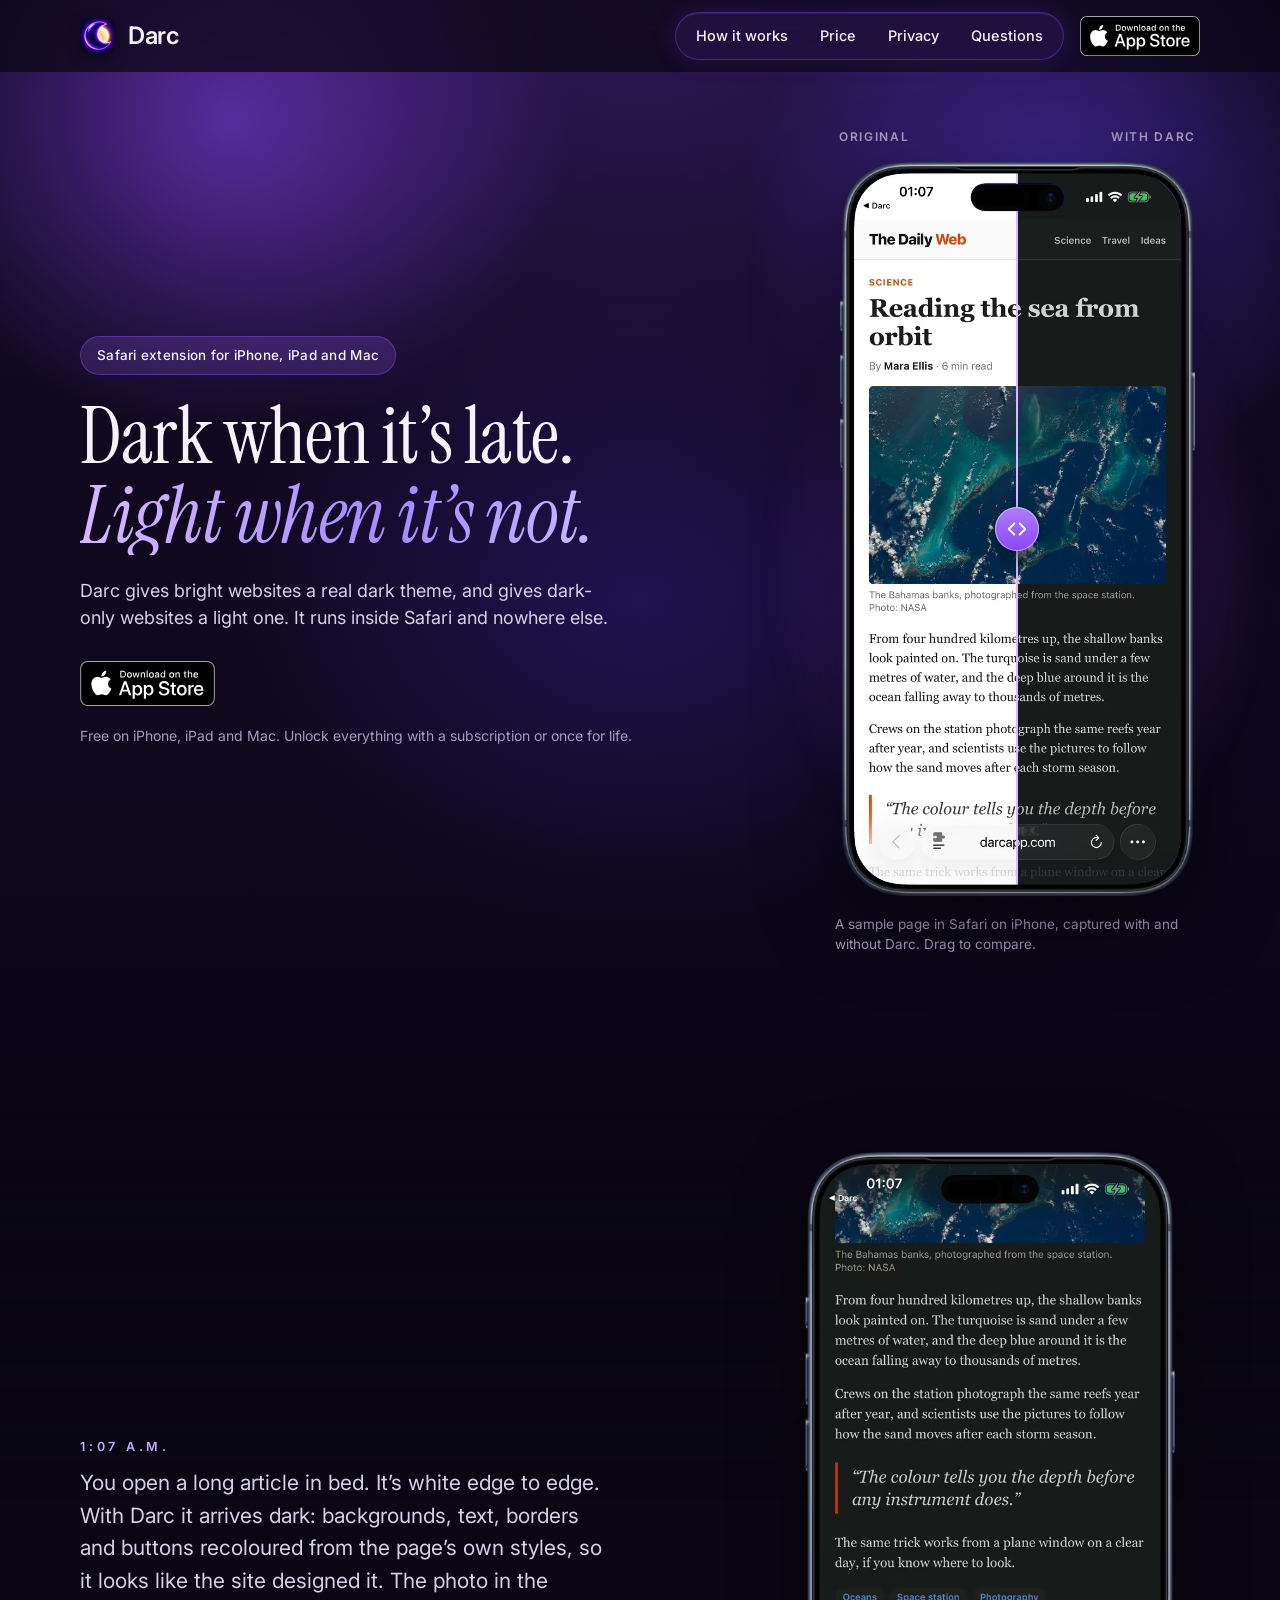
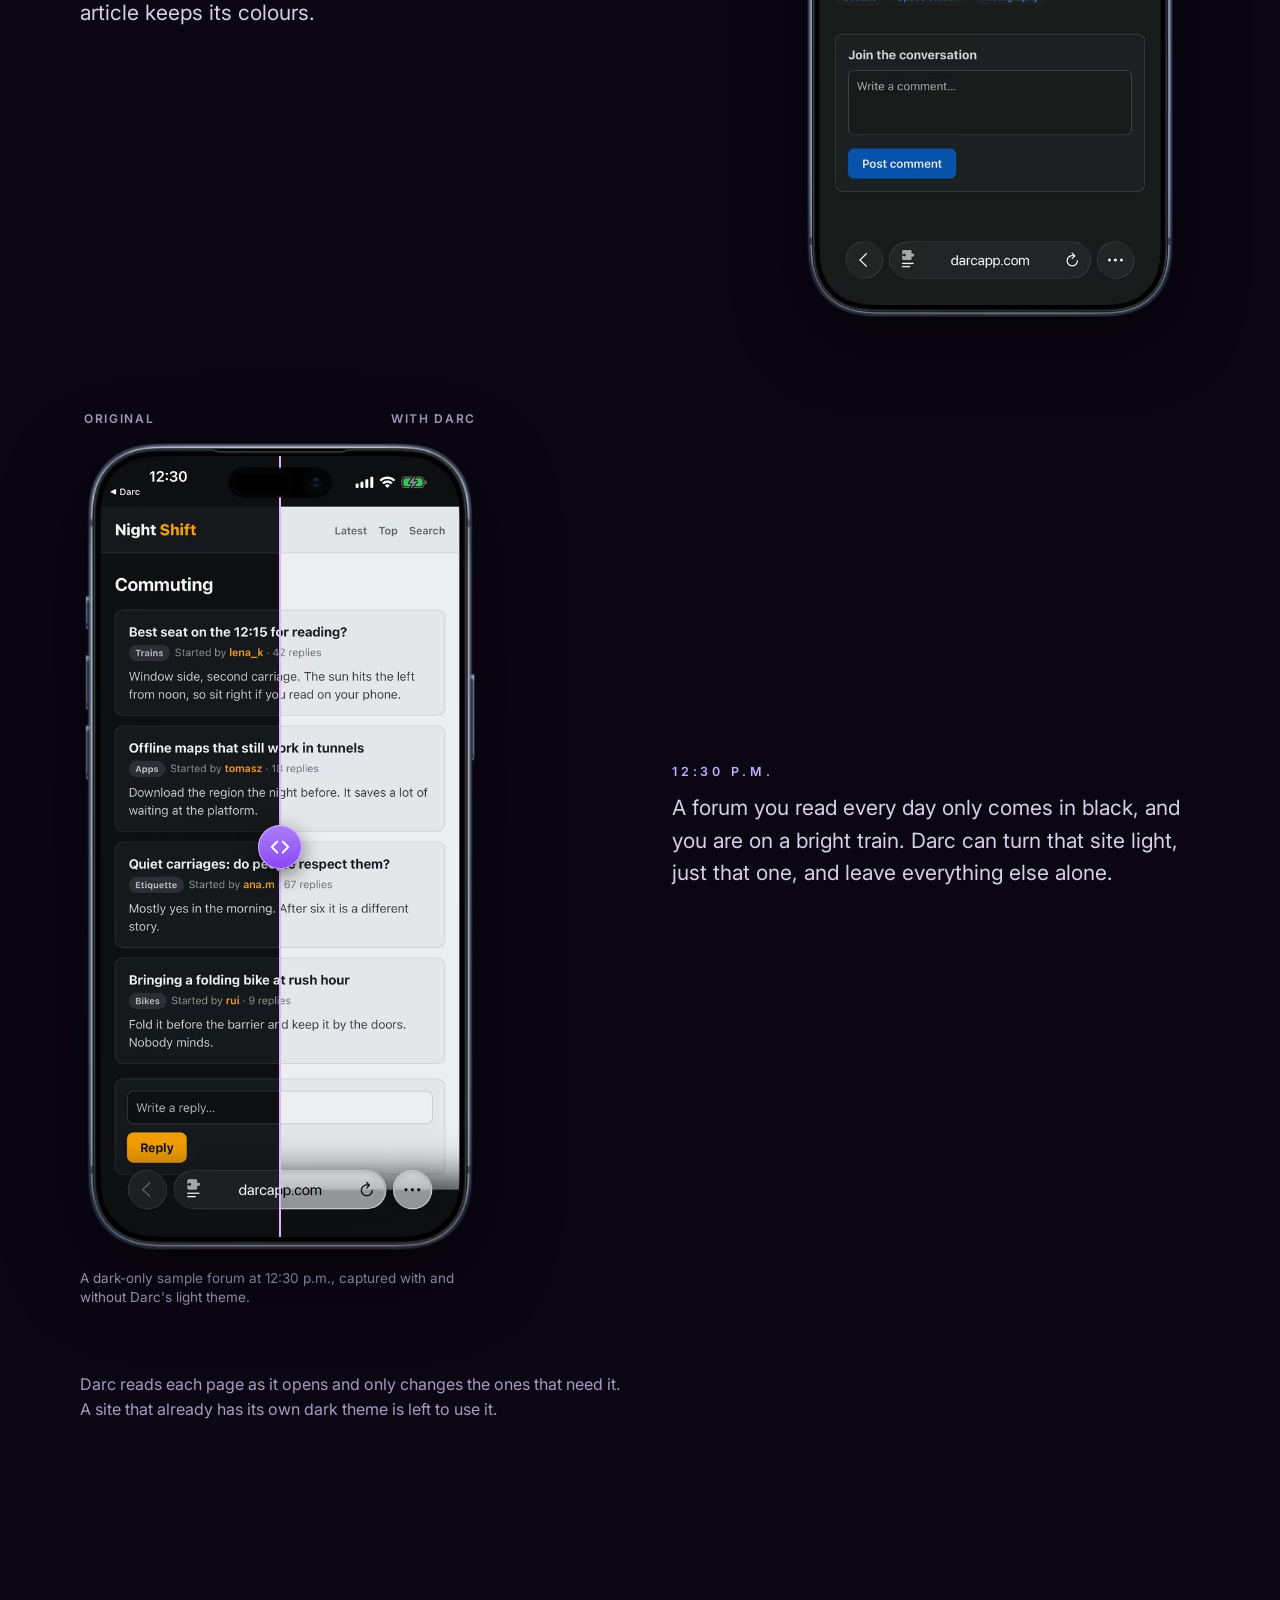
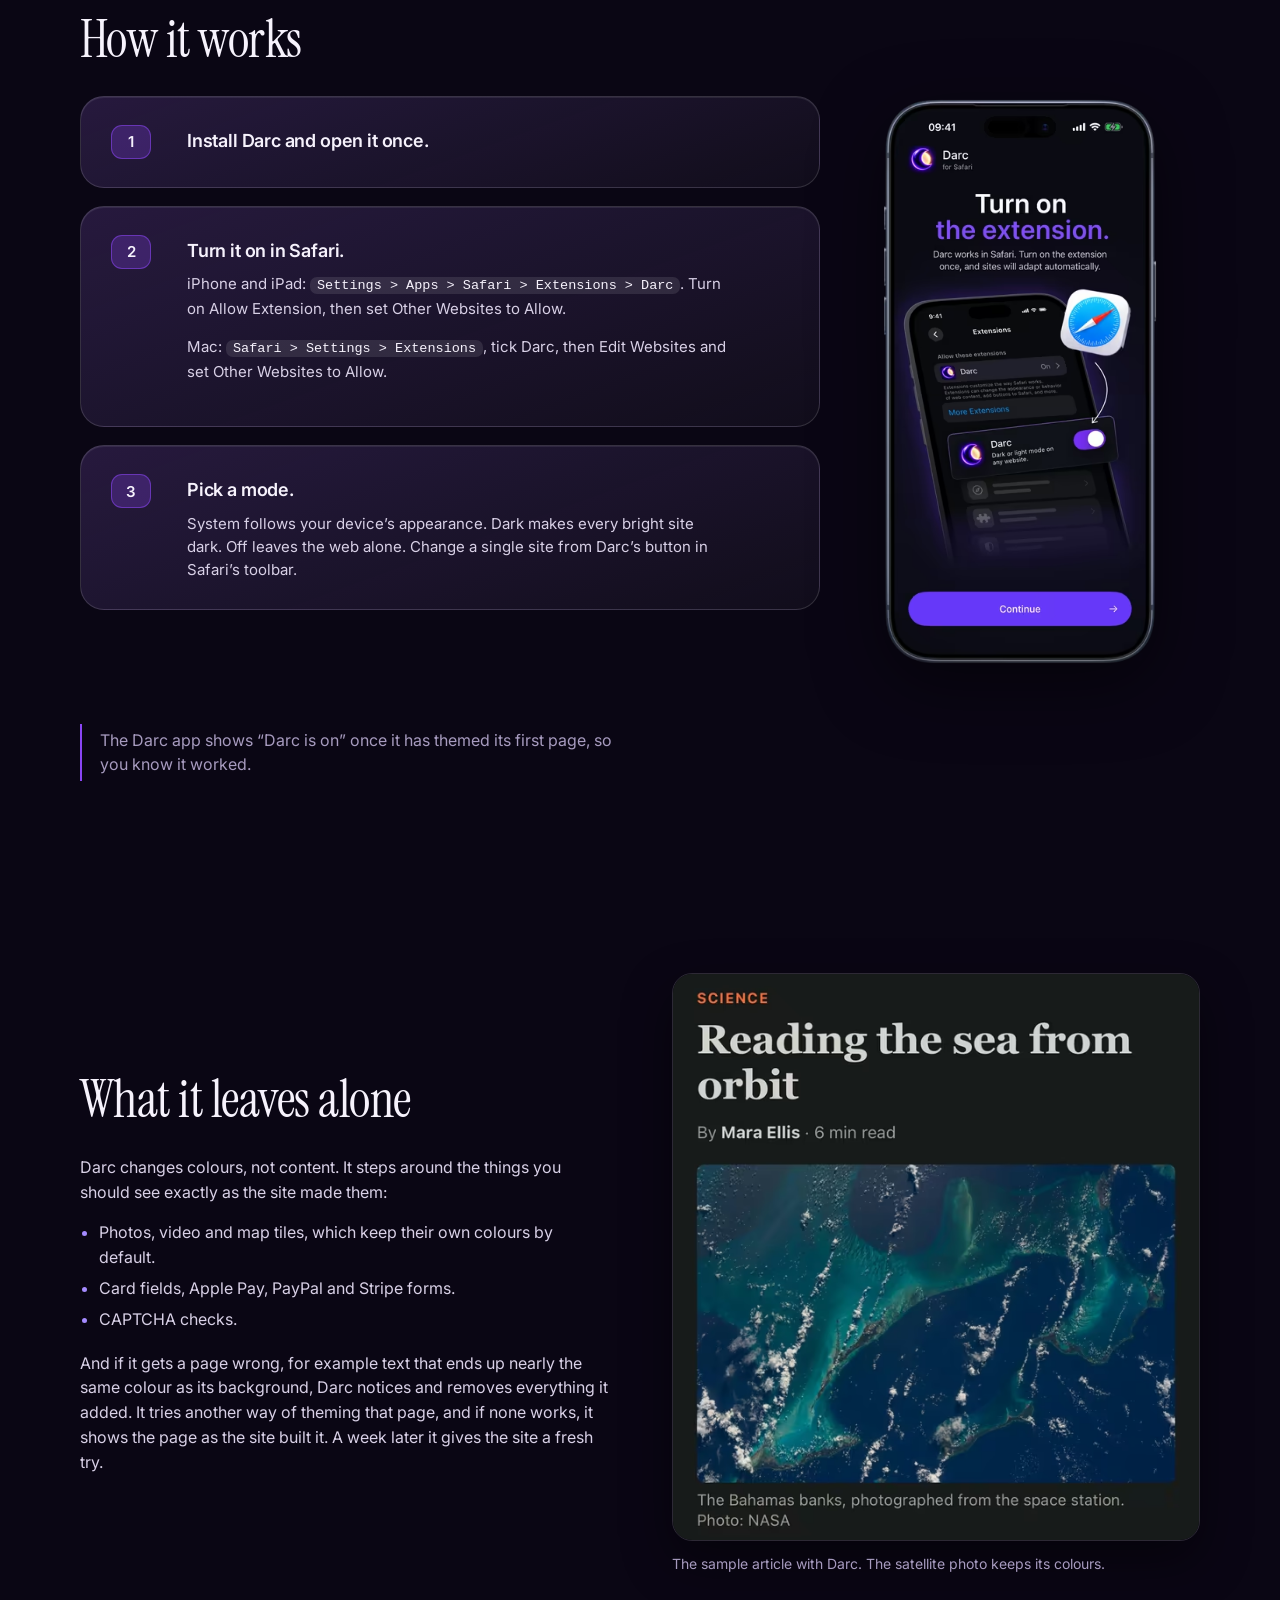
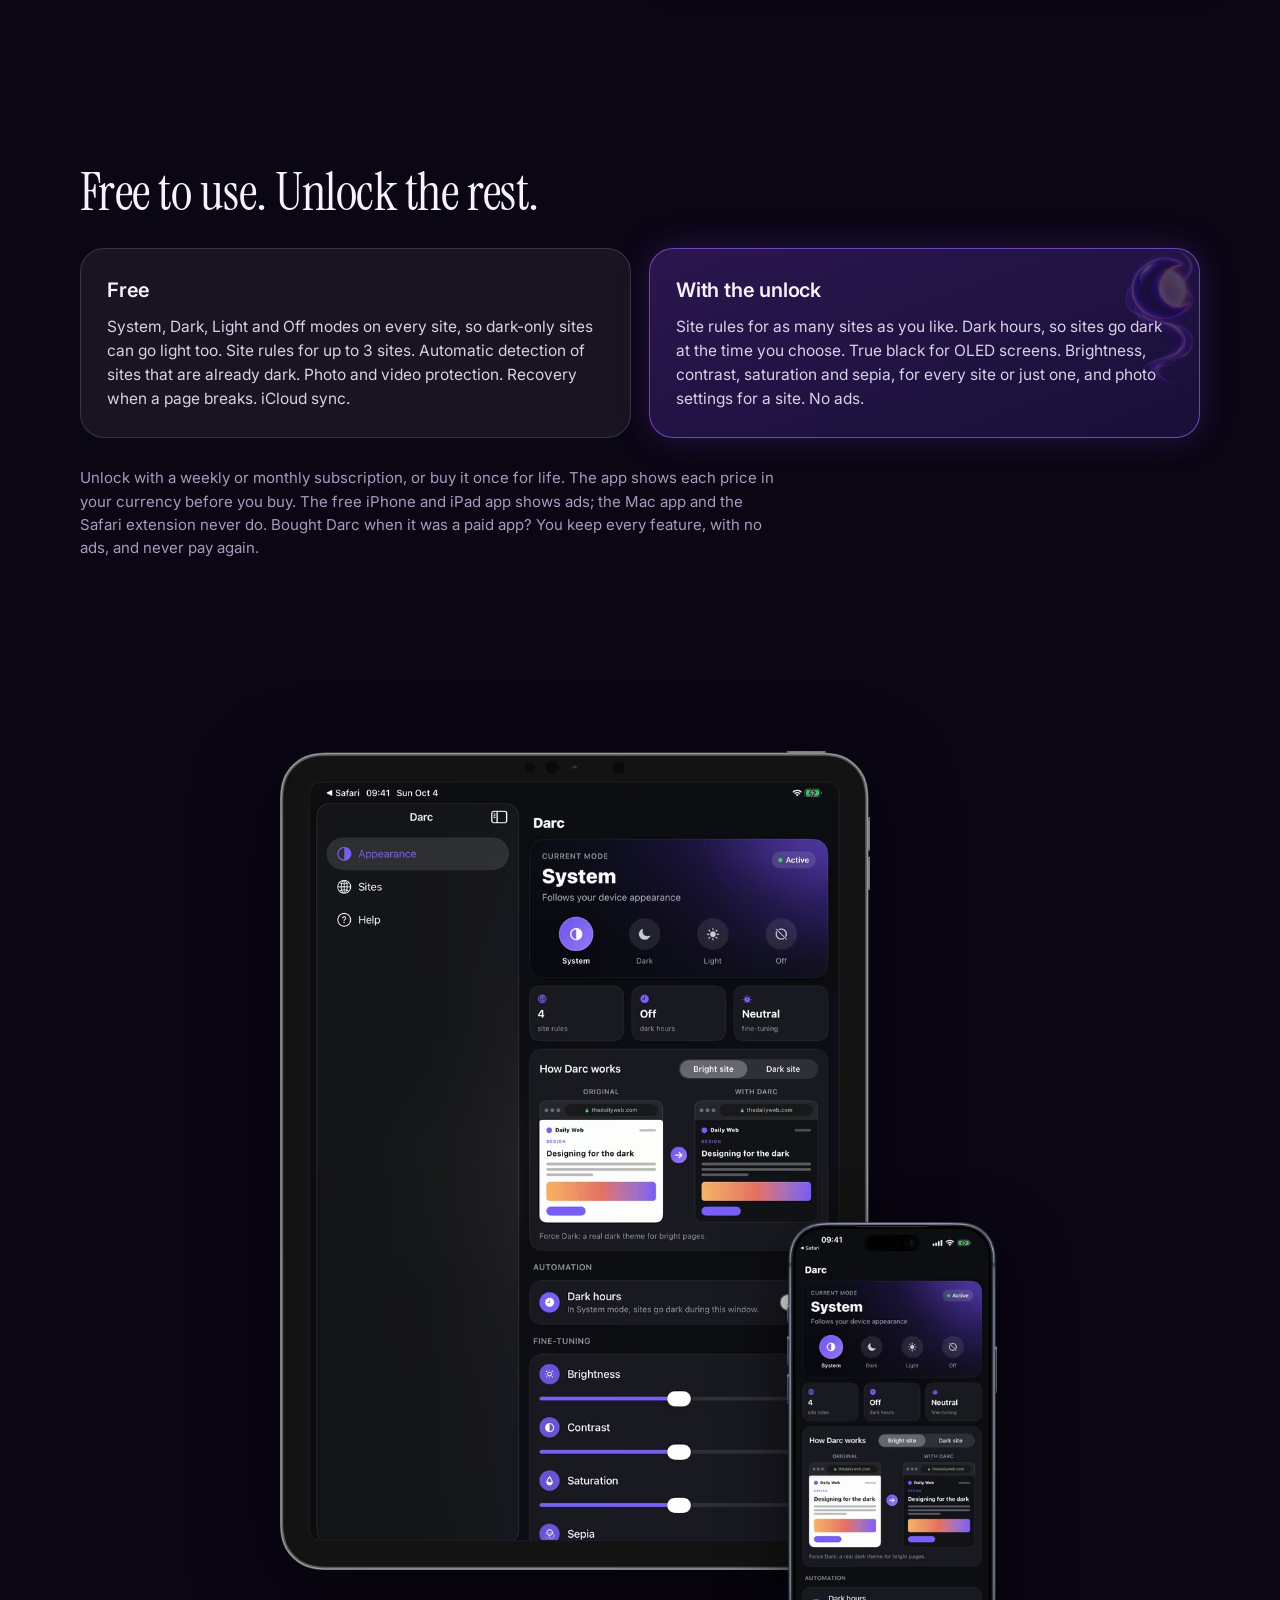
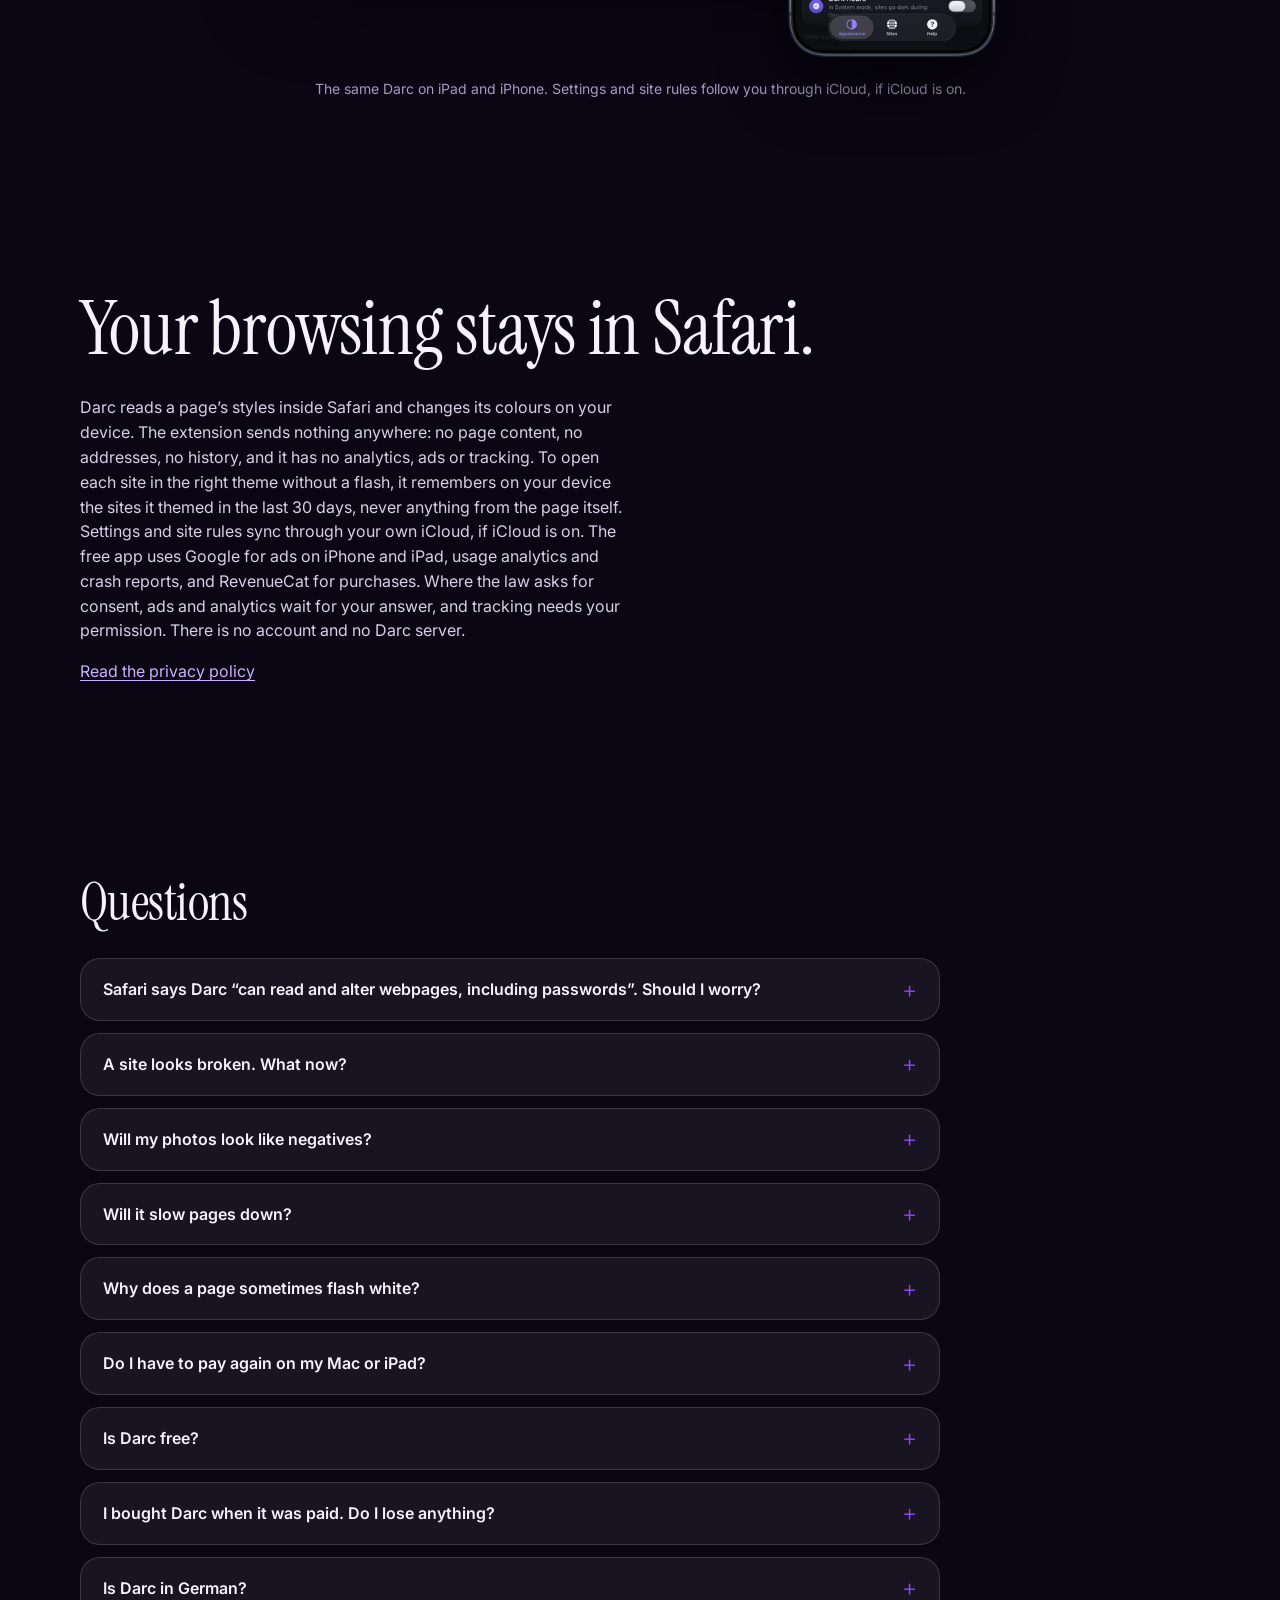
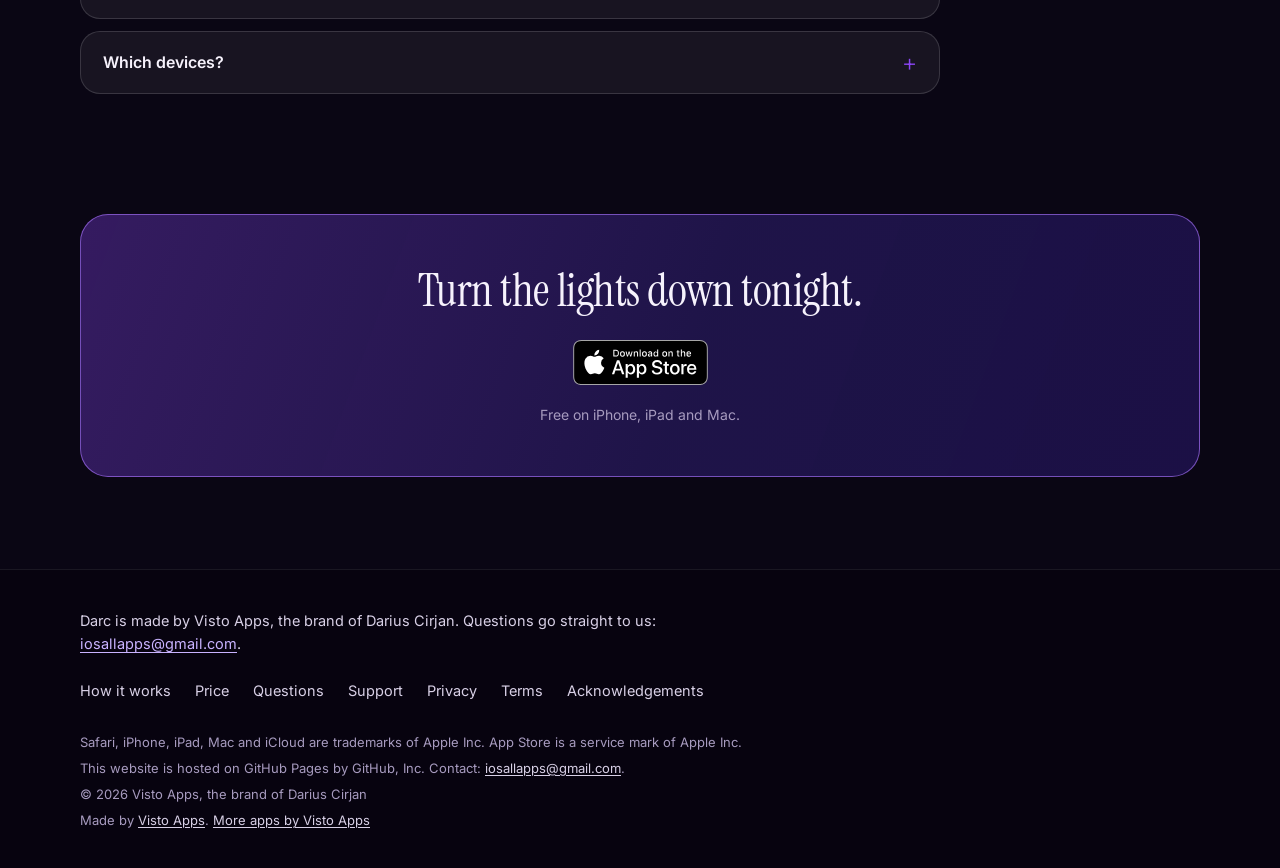
==== commit cc948302: "Merge origin main into the redesign - keep the generated legal pages, the newer paid-to-free copy, a" ====
--- a/index.html
+++ b/index.html
@@ -6,7 +6,7 @@
     <meta name="viewport" content="width=device-width, initial-scale=1.0, viewport-fit=cover">
     <meta name="apple-itunes-app" content="app-id=6819036330">
     <title>Darc: Dark and Light Mode for Safari</title>
-    <meta name="description" content="Darc is a Safari extension that gives bright websites a real dark theme and dark-only websites a light one, on iPhone, iPad and Mac. No account, and your browsing never leaves your device.">
+    <meta name="description" content="Darc is a Safari extension that gives bright websites a real dark theme and dark-only websites a light one, on iPhone, iPad and Mac. Free to use, your browsing never leaves Safari.">
     <meta name="theme-color" content="#0B0A10">
     <meta name="color-scheme" content="dark">
     <link rel="canonical" href="https://darcapp.com/">
@@ -14,20 +14,20 @@
     <meta property="og:site_name" content="Darc">
     <meta property="og:url" content="https://darcapp.com/">
     <meta property="og:title" content="Darc: Dark and Light Mode for Safari">
-    <meta property="og:description" content="Darc is a Safari extension that gives bright websites a real dark theme and dark-only websites a light one, on iPhone, iPad and Mac. No account, and your browsing never leaves your device.">
+    <meta property="og:description" content="Darc is a Safari extension that gives bright websites a real dark theme and dark-only websites a light one, on iPhone, iPad and Mac. Free to use, your browsing never leaves Safari.">
     <meta property="og:image" content="https://darcapp.com/og-image.png">
     <meta property="og:image:width" content="1200">
     <meta property="og:image:height" content="630">
     <meta property="og:image:alt" content="The Darc app icon, a glowing violet crescent, next to the words Dark when it’s late. Light when it’s not.">
     <meta name="twitter:card" content="summary_large_image">
     <meta name="twitter:title" content="Darc: Dark and Light Mode for Safari">
-    <meta name="twitter:description" content="Darc is a Safari extension that gives bright websites a real dark theme and dark-only websites a light one, on iPhone, iPad and Mac. No account, and your browsing never leaves your device.">
+    <meta name="twitter:description" content="Darc is a Safari extension that gives bright websites a real dark theme and dark-only websites a light one, on iPhone, iPad and Mac. Free to use, your browsing never leaves Safari.">
     <meta name="twitter:image" content="https://darcapp.com/og-image.png">
     <link rel="icon" href="/favicon.ico" sizes="48x48">
     <link rel="icon" type="image/png" sizes="32x32" href="/favicon-32.png">
     <link rel="icon" type="image/png" sizes="16x16" href="/favicon-16.png">
     <link rel="apple-touch-icon" href="/apple-touch-icon.png">
-    <link rel="stylesheet" href="/styles.css?v=6">
+    <link rel="stylesheet" href="/styles.css?v=7">
     <script>document.documentElement.classList.add("js")</script>
     <!-- /build:head -->
     <link rel="preload" as="image" type="image/avif" imagesrcset="/img/web-article-original-360.avif 360w, /img/web-article-original-600.avif 600w, /img/web-article-original-720.avif 720w, /img/web-article-original-900.avif 900w, /img/web-article-original-1320.avif 1320w" imagesizes="(min-width: 768px) 440px, min(400px, 92vw)">
@@ -41,7 +41,7 @@
       "description": "A Safari extension that gives bright websites a real dark theme and dark-only websites a light one.",
       "url": "https://darcapp.com/",
       "downloadUrl": "https://apps.apple.com/app/id6819036330",
-      "author": { "@type": "Organization", "name": "Visto Apps, the brand of Darius Cirjan", "url": "https://vistoapps.com" }
+      "author": { "@type": "Organization", "name": "Visto Apps", "url": "https://vistoapps.com" }
     }
     </script>
 </head>
@@ -77,7 +77,7 @@
                     <p class="hero-sub">Darc gives bright websites a real dark theme, and gives dark-only websites a light one. It runs inside Safari and nowhere else.</p>
                     <div class="hero-cta">
                         <a class="badge" href="https://apps.apple.com/app/id6819036330"><img src="/img/app-store-black-en-us.svg" width="135" height="45" alt="Download Darc on the App Store"></a>
-                        <p class="small">Free to use. One optional unlock for iPhone, iPad and Mac.</p>
+                        <p class="small">Free on iPhone, iPad and Mac. Unlock everything with a subscription or once for life.</p>
                     </div>
                 </div>
                 <div class="hero-media">
@@ -188,19 +188,19 @@
         <section class="section" id="price" aria-labelledby="price-title">
             <div class="wrap">
                 <div>
-                    <h2 class="section-head reveal" id="price-title">Free to start. Unlock when you want more.</h2>
+                    <h2 class="section-head reveal" id="price-title">Free to use. Unlock the rest.</h2>
                     <div class="price-grid reveal">
                         <div class="price-col">
-                            <h3>What is free</h3>
-                            <p>System, Dark, Light and Off modes on every site, with up to 3 site rules. Automatic detection of sites that are already dark. Photo and video protection. Recovery when a page breaks. The app shows ads on iPhone and iPad.</p>
+                            <h3>Free</h3>
+                            <p>System, Dark, Light and Off modes on every site, so dark-only sites can go light too. Site rules for up to 3 sites. Automatic detection of sites that are already dark. Photo and video protection. Recovery when a page breaks. iCloud sync.</p>
                         </div>
                         <div class="price-col forever">
                             <picture class="forever-moon" aria-hidden="true"><source type="image/avif" srcset="/img/art-moon-240.avif 240w, /img/art-moon-480.avif 480w" sizes="120px"><img src="/img/art-moon-240.webp" srcset="/img/art-moon-240.webp 240w, /img/art-moon-480.webp 480w" sizes="120px" width="240" height="480" alt="" loading="lazy" decoding="async"></picture>
-                            <h3>What the unlock adds</h3>
-                            <p>Site rules for as many sites as you like. Dark hours, so sites go dark at the time you choose. True black for OLED screens. Brightness, contrast, saturation and sepia, for every site or just one. No ads in the app.</p>
-                        </div>
-                    </div>
-                    <p class="price-foot reveal">The unlock is bought inside the app, as a weekly or monthly subscription or once for life, and a free trial may be offered. One unlock covers iPhone, iPad and Mac on the same Apple Account. Bought Darc when it was a paid app? Everything stays unlocked. The App Store shows the prices in your currency before you confirm.</p>
+                            <h3>With the unlock</h3>
+                            <p>Site rules for as many sites as you like. Dark hours, so sites go dark at the time you choose. True black for OLED screens. Brightness, contrast, saturation and sepia, for every site or just one, and photo settings for a site. No ads.</p>
+                        </div>
+                    </div>
+                    <p class="price-foot reveal">Unlock with a weekly or monthly subscription, or buy it once for life. The app shows each price in your currency before you buy. The free iPhone and iPad app shows ads; the Mac app and the Safari extension never do. Bought Darc when it was a paid app? You keep every feature, with no ads, and never pay again.</p>
                 </div>
             </div>
         </section>
@@ -219,8 +219,8 @@
         <section class="section" id="privacy" aria-labelledby="privacy-title">
             <div class="wrap">
                 <div class="text reveal">
-                    <h2 class="privacy-line" id="privacy-title">Your pages stay yours.</h2>
-                    <p>The Safari extension reads a page’s styles inside Safari, changes its colours, and sends nothing anywhere: no page content, no addresses, no browsing history. Darc has no account and no servers of its own. The Darc app itself shows ads on iPhone and iPad to people who have not unlocked it, measures how it is used and reports crashes; in the EEA, UK and Switzerland that starts only after you answer a consent form, and you can change your answer later. Settings and site rules sync through your own iCloud, if iCloud is on. The privacy policy names every service involved.</p>
+                    <h2 class="privacy-line" id="privacy-title">Your browsing stays in Safari.</h2>
+                    <p>Darc reads a page’s styles inside Safari and changes its colours on your device. The extension sends nothing anywhere: no page content, no addresses, no history, and it has no analytics, ads or tracking. To open each site in the right theme without a flash, it remembers on your device the sites it themed in the last 30 days, never anything from the page itself. Settings and site rules sync through your own iCloud, if iCloud is on. The free app uses Google for ads on iPhone and iPad, usage analytics and crash reports, and RevenueCat for purchases. Where the law asks for consent, ads and analytics wait for your answer, and tracking needs your permission. There is no account and no Darc server.</p>
                     <p><a href="/privacy.html">Read the privacy policy</a></p>
                 </div>
             </div>
@@ -232,7 +232,7 @@
                 <div class="faq">
                     <details>
                         <summary>Safari says Darc “can read and alter webpages, including passwords”. Should I worry?</summary>
-                        <div class="answer"><p>Safari shows that warning for every extension that changes how pages look, because to recolour a page an extension has to read it. Darc’s extension reads colours and styles on your device and sends nothing anywhere. It has no server to send to. If you prefer, allow it only on the sites you choose.</p></div>
+                        <div class="answer"><p>Safari shows that warning for every extension that changes how pages look, because to recolour a page an extension has to read it. Darc reads colours and styles on your device and sends nothing anywhere. It has no server to send to. If you prefer, allow it only on the sites you choose.</p></div>
                     </details>
                     <details>
                         <summary>A site looks broken. What now?</summary>
@@ -240,7 +240,7 @@
                     </details>
                     <details>
                         <summary>Will my photos look like negatives?</summary>
-                        <div class="answer"><p>They shouldn’t. Darc recolours backgrounds and text from the page’s own styles and, by default, leaves images, video and maps in their original colours. On the rare page it can’t read that way, it falls back to a colour filter and shields photos from it. If one still looks wrong, Report issue in Darc’s menu tells me which site. You can also dim photos a little on a site you read at night.</p></div>
+                        <div class="answer"><p>They shouldn’t. Darc recolours backgrounds and text from the page’s own styles and, by default, leaves images, video and maps in their original colours. On the rare page it can’t read that way, it falls back to a colour filter and shields photos from it. If one still looks wrong, Report issue in Darc’s menu tells me which site. With the unlock, you can also dim photos a little on a site you read at night.</p></div>
                     </details>
                     <details>
                         <summary>Will it slow pages down?</summary>
@@ -252,11 +252,15 @@
                     </details>
                     <details>
                         <summary>Do I have to pay again on my Mac or iPad?</summary>
-                        <div class="answer"><p>No. One unlock covers iPhone, iPad and Mac on the same Apple Account. On another device, download Darc again from the App Store, sign in with the same Apple Account and use Restore Purchases in the app.</p></div>
-                    </details>
-                    <details>
-                        <summary>Is Darc free? Is it a subscription?</summary>
-                        <div class="answer"><p>Darc is free to use, with every mode and up to 3 site rules. The optional unlock adds unlimited site rules, dark hours, true black and fine-tuning, and removes the ads. You can buy it as a weekly or monthly subscription or once for life, and the App Store shows the price in your currency before you confirm.</p></div>
+                        <div class="answer"><p>No. The unlock belongs to your Apple Account and covers iPhone, iPad and Mac. On another device, download Darc free from the App Store and tap Restore Purchases in the Help tab.</p></div>
+                    </details>
+                    <details>
+                        <summary>Is Darc free?</summary>
+                        <div class="answer"><p>Yes. Every mode works on every site for free, with up to 3 site rules. The unlock adds the rest and removes ads, as a weekly or monthly subscription that renews until you cancel, or a one-time lifetime purchase. The app shows each price in your currency before you buy.</p></div>
+                    </details>
+                    <details>
+                        <summary>I bought Darc when it was paid. Do I lose anything?</summary>
+                        <div class="answer"><p>No. If you bought Darc while it was a paid app, you keep every feature on iPhone, iPad and Mac, with no ads, without paying again. Darc recognises your purchase from Apple’s record of your download. If a device does not show it, tap Restore Purchases in the Help tab.</p></div>
                     </details>
                     <details>
                         <summary>Is Darc in German?</summary>
@@ -274,7 +278,7 @@
             <div class="wrap">
                 <h2 id="closing-title">Turn the lights down tonight.</h2>
                 <a class="badge" href="https://apps.apple.com/app/id6819036330"><img src="/img/app-store-black-en-us.svg" width="135" height="45" alt="Download Darc on the App Store"></a>
-                <p class="small">Free to use. One optional unlock for iPhone, iPad and Mac.</p>
+                <p class="small">Free on iPhone, iPad and Mac.</p>
             </div>
         </section>
     </main>
@@ -296,8 +300,9 @@
             </nav>
             <div class="footer-small">
                 <p>Safari, iPhone, iPad, Mac and iCloud are trademarks of Apple Inc. App Store is a service mark of Apple Inc.</p>
+                <p>This website is hosted on GitHub Pages by GitHub, Inc. Contact: <a href="mailto:iosallapps@gmail.com">iosallapps@gmail.com</a>.</p>
                 <p>&copy; 2026 Visto Apps, the brand of Darius Cirjan</p>
-                <p>Made by <a href="https://vistoapps.com">Visto Apps</a></p>
+                <p>Made by <a href="https://vistoapps.com">Visto Apps</a>. <a href="https://vistoapps.com/apps.html">More apps by Visto Apps</a></p>
             </div>
         </div>
     </footer>
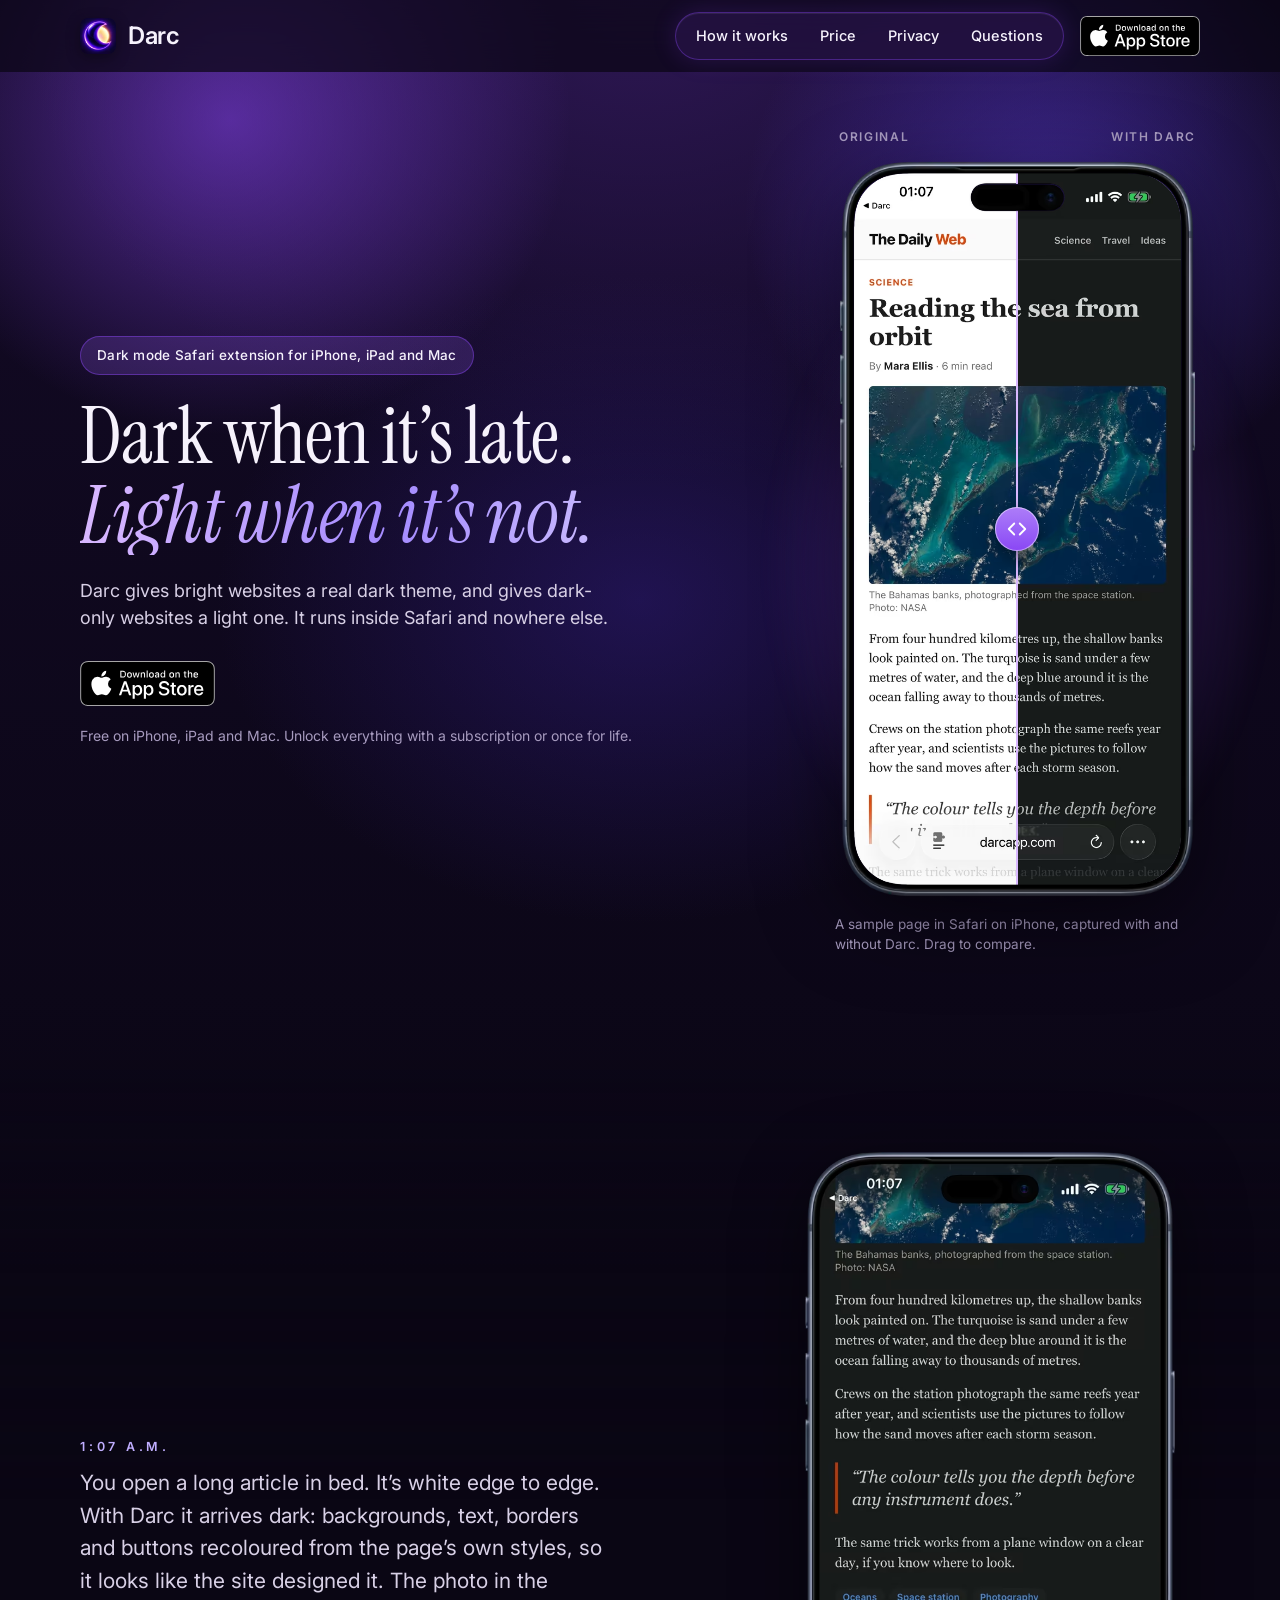
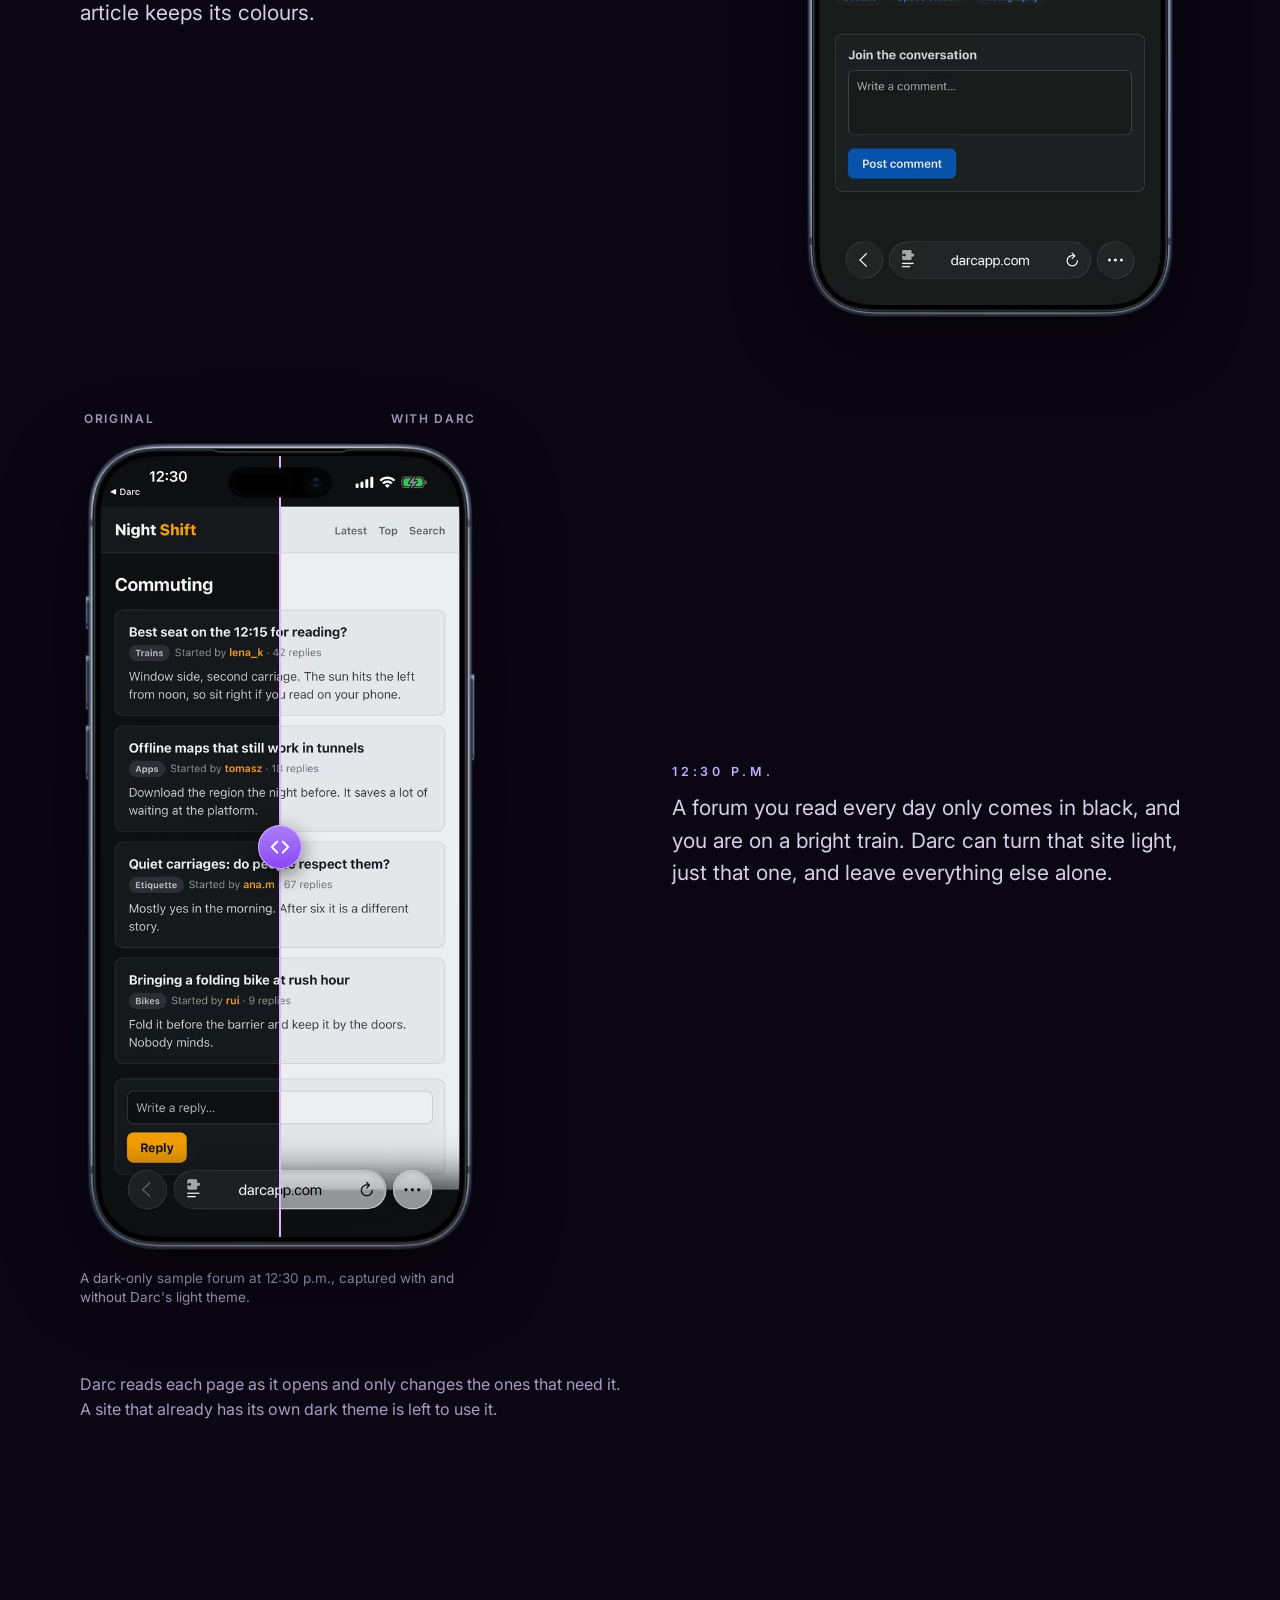
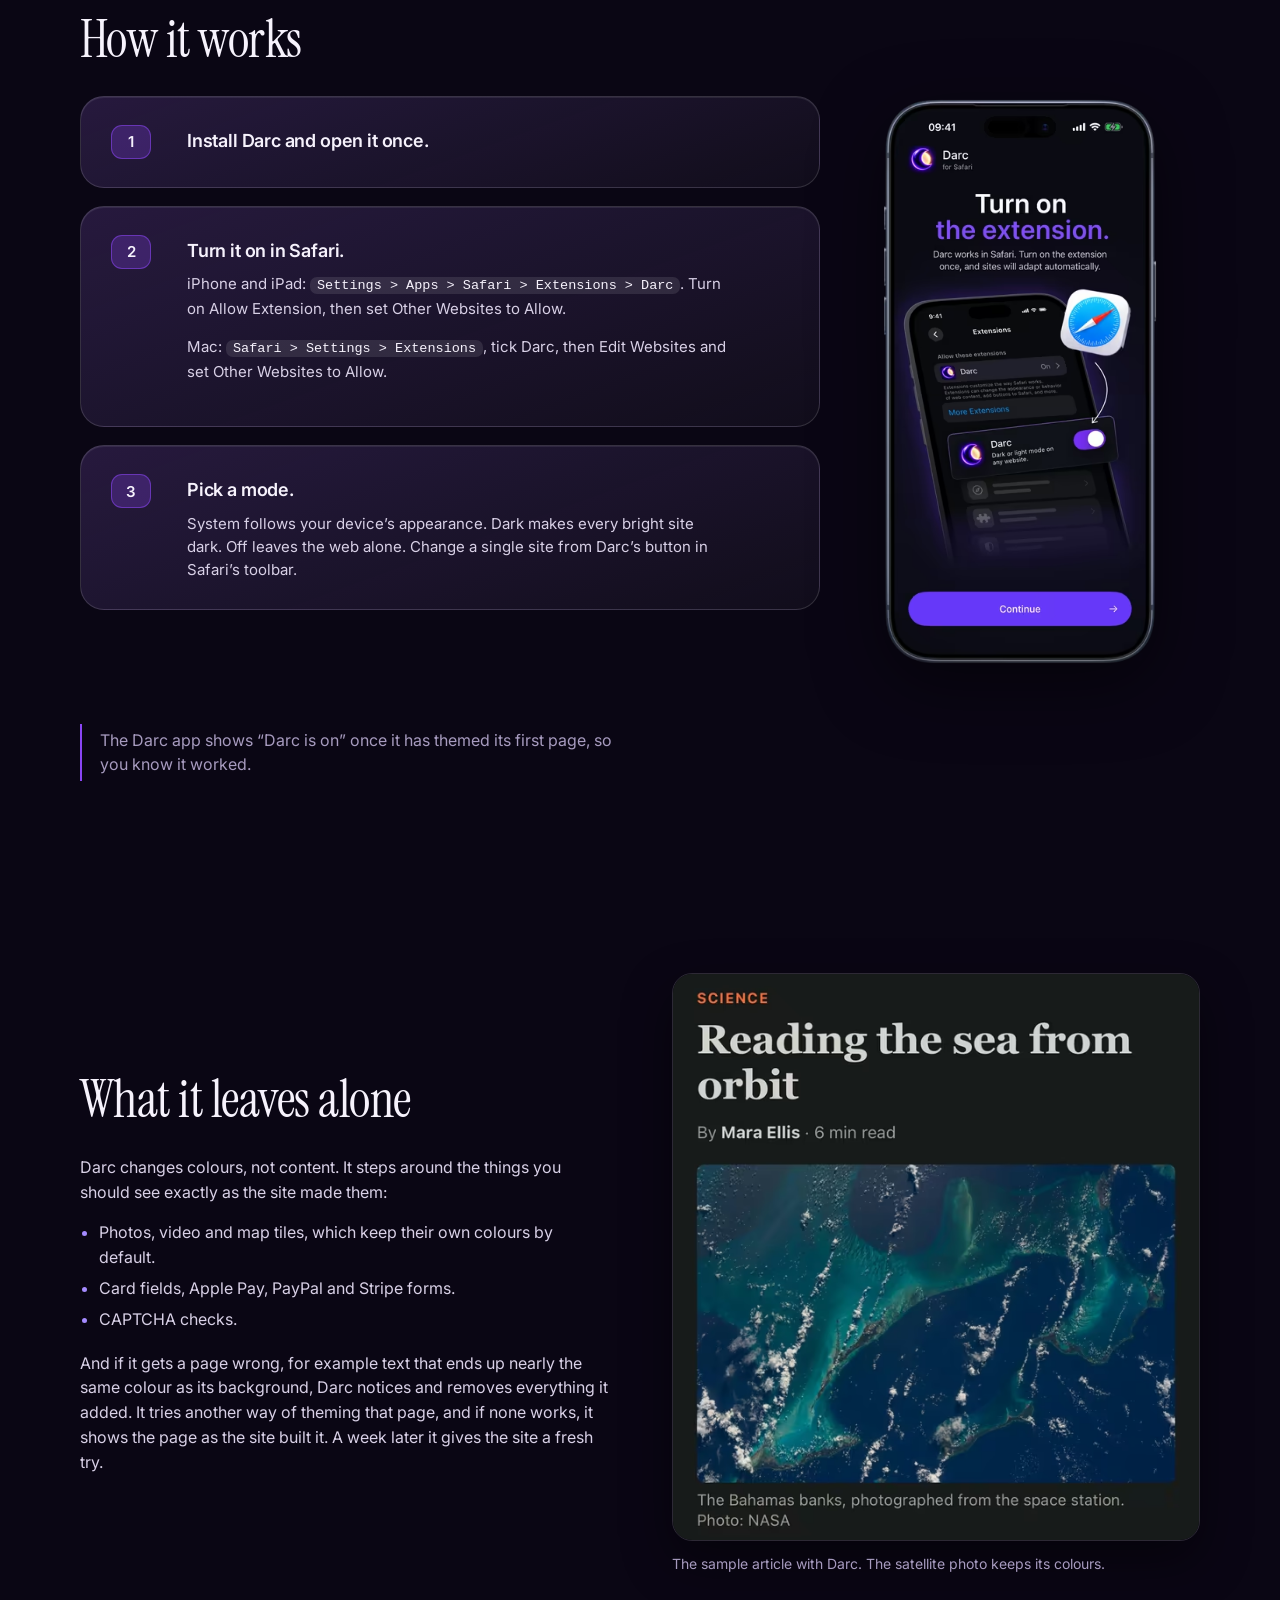
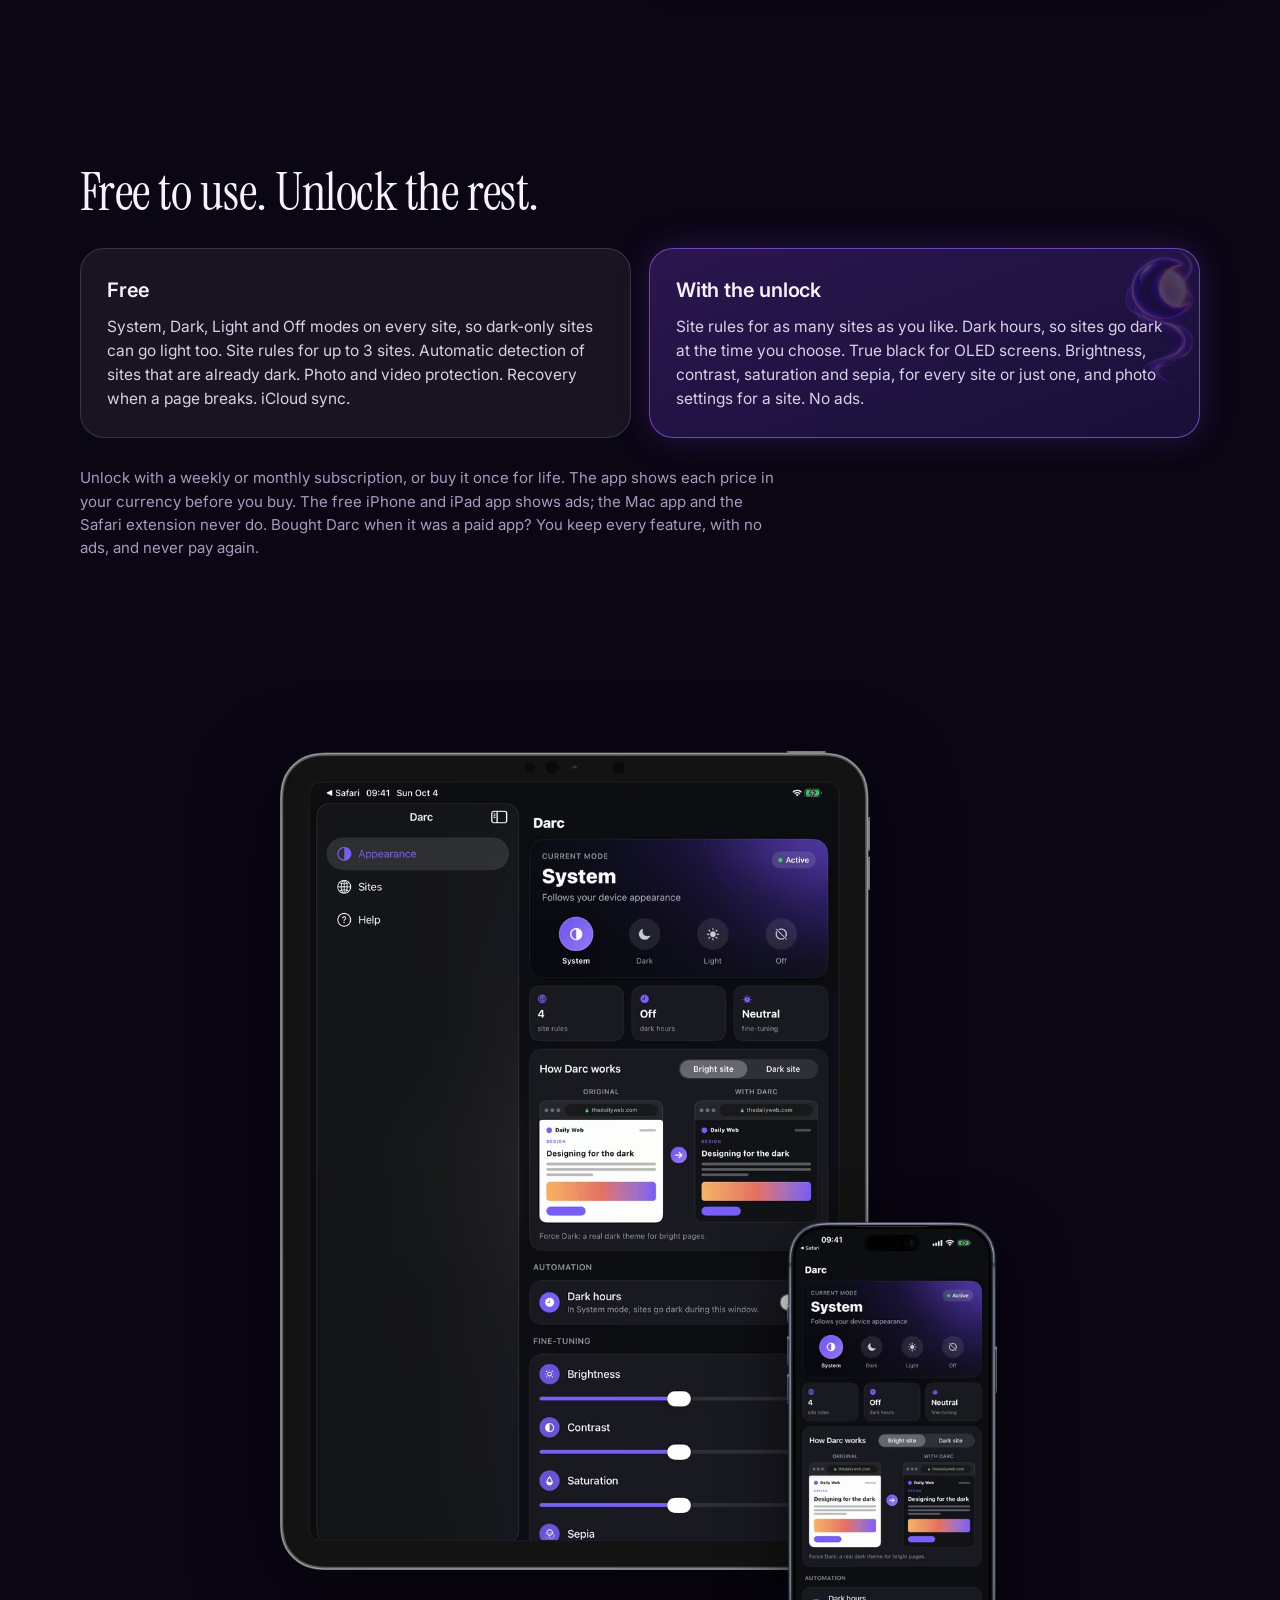
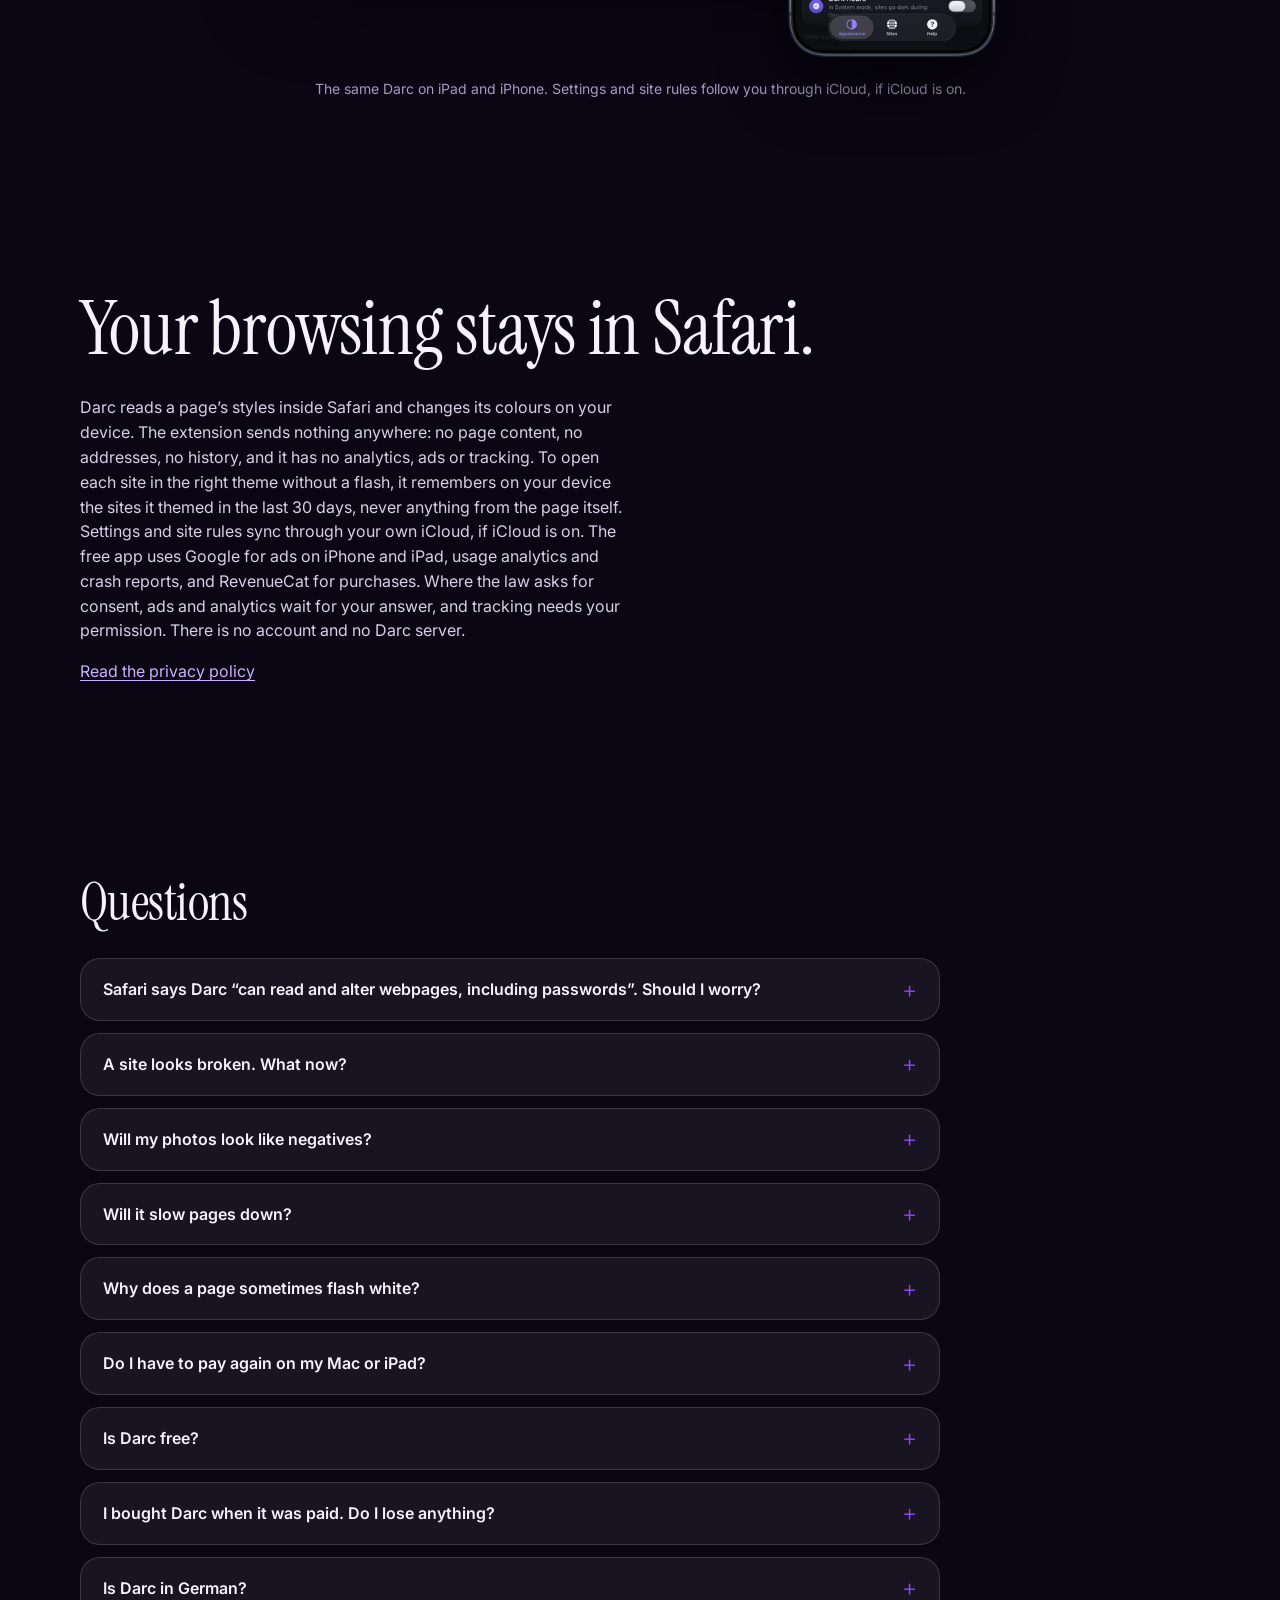
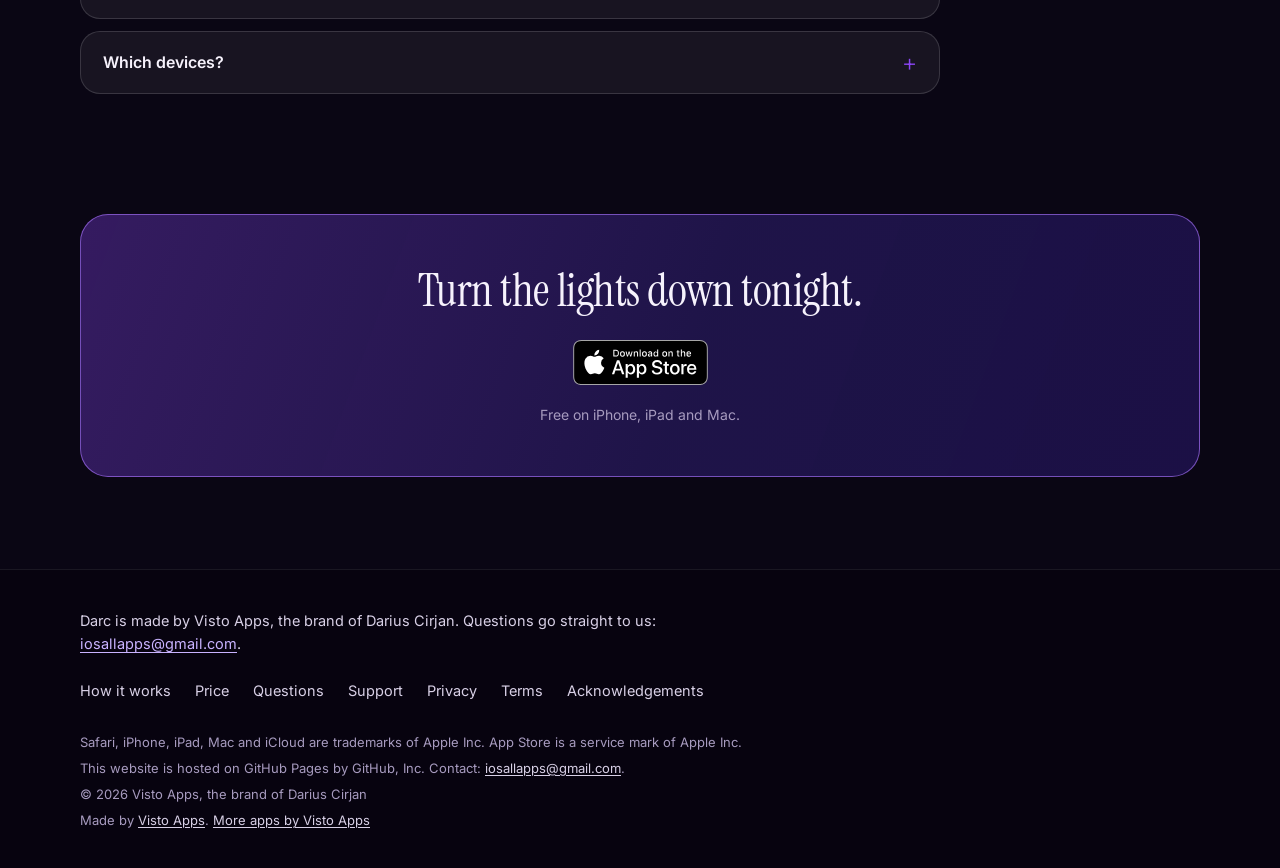
==== commit d64e8694: "Improve SEO - keyword titles and descriptions, hreflang, JSON-LD (MobileApplication, WebSite, FAQPag" ====
--- a/index.html
+++ b/index.html
@@ -5,45 +5,184 @@
     <meta charset="UTF-8">
     <meta name="viewport" content="width=device-width, initial-scale=1.0, viewport-fit=cover">
     <meta name="apple-itunes-app" content="app-id=6819036330">
-    <title>Darc: Dark and Light Mode for Safari</title>
-    <meta name="description" content="Darc is a Safari extension that gives bright websites a real dark theme and dark-only websites a light one, on iPhone, iPad and Mac. Free to use, your browsing never leaves Safari.">
-    <meta name="theme-color" content="#0B0A10">
+    <title>Darc: Dark Mode for Safari, Free on iPhone and Mac</title>
+    <meta name="description" content="Darc is a free Safari extension that gives bright websites a real dark theme and dark-only websites a light one, on iPhone, iPad and Mac. No account needed.">
+    <meta name="theme-color" content="#0a0614">
     <meta name="color-scheme" content="dark">
     <link rel="canonical" href="https://darcapp.com/">
+    <link rel="alternate" hreflang="en" href="https://darcapp.com/">
+    <link rel="alternate" hreflang="x-default" href="https://darcapp.com/">
     <meta property="og:type" content="website">
     <meta property="og:site_name" content="Darc">
+    <meta property="og:locale" content="en_US">
     <meta property="og:url" content="https://darcapp.com/">
-    <meta property="og:title" content="Darc: Dark and Light Mode for Safari">
-    <meta property="og:description" content="Darc is a Safari extension that gives bright websites a real dark theme and dark-only websites a light one, on iPhone, iPad and Mac. Free to use, your browsing never leaves Safari.">
+    <meta property="og:title" content="Darc: Dark Mode for Safari, Free on iPhone and Mac">
+    <meta property="og:description" content="Darc is a free Safari extension that gives bright websites a real dark theme and dark-only websites a light one, on iPhone, iPad and Mac. No account needed.">
     <meta property="og:image" content="https://darcapp.com/og-image.png">
     <meta property="og:image:width" content="1200">
     <meta property="og:image:height" content="630">
     <meta property="og:image:alt" content="The Darc app icon, a glowing violet crescent, next to the words Dark when it’s late. Light when it’s not.">
     <meta name="twitter:card" content="summary_large_image">
-    <meta name="twitter:title" content="Darc: Dark and Light Mode for Safari">
-    <meta name="twitter:description" content="Darc is a Safari extension that gives bright websites a real dark theme and dark-only websites a light one, on iPhone, iPad and Mac. Free to use, your browsing never leaves Safari.">
+    <meta name="twitter:title" content="Darc: Dark Mode for Safari, Free on iPhone and Mac">
+    <meta name="twitter:description" content="Darc is a free Safari extension that gives bright websites a real dark theme and dark-only websites a light one, on iPhone, iPad and Mac. No account needed.">
     <meta name="twitter:image" content="https://darcapp.com/og-image.png">
     <link rel="icon" href="/favicon.ico" sizes="48x48">
     <link rel="icon" type="image/png" sizes="32x32" href="/favicon-32.png">
     <link rel="icon" type="image/png" sizes="16x16" href="/favicon-16.png">
     <link rel="apple-touch-icon" href="/apple-touch-icon.png">
-    <link rel="stylesheet" href="/styles.css?v=7">
+    <link rel="preload" href="/assets/fonts/instrument-serif.woff2" as="font" type="font/woff2" crossorigin>
+    <link rel="preload" href="/assets/fonts/inter.woff2" as="font" type="font/woff2" crossorigin>
+    <link rel="stylesheet" href="/styles.css?v=8">
     <script>document.documentElement.classList.add("js")</script>
+    <script type="application/ld+json">
+[
+  {
+    "@context": "https://schema.org",
+    "@type": "WebSite",
+    "name": "Darc",
+    "url": "https://darcapp.com/",
+    "publisher": {
+      "@type": "Organization",
+      "name": "Visto Apps",
+      "url": "https://vistoapps.com",
+      "founder": {
+        "@type": "Person",
+        "name": "Darius Cirjan"
+      }
+    },
+    "inLanguage": "en"
+  },
+  {
+    "@context": "https://schema.org",
+    "@type": "MobileApplication",
+    "name": "Darc: Dark Mode for Safari",
+    "description": "Darc is a free Safari extension that gives bright websites a real dark theme and dark-only websites a light one, on iPhone, iPad and Mac. No account needed.",
+    "url": "https://darcapp.com/",
+    "applicationCategory": "UtilitiesApplication",
+    "operatingSystem": "iOS 18.0 or later, iPadOS 18.0 or later, macOS 15.0 or later",
+    "downloadUrl": "https://apps.apple.com/app/id6819036330",
+    "installUrl": "https://apps.apple.com/app/id6819036330",
+    "image": "https://darcapp.com/img/app-icon-256.webp",
+    "screenshot": [
+      "https://darcapp.com/img/framed-dashboard-600.webp",
+      "https://darcapp.com/img/framed-enable-600.webp",
+      "https://darcapp.com/img/popup-menu-680.webp"
+    ],
+    "offers": {
+      "@type": "Offer",
+      "price": "0",
+      "priceCurrency": "USD"
+    },
+    "author": {
+      "@type": "Organization",
+      "name": "Visto Apps",
+      "url": "https://vistoapps.com",
+      "founder": {
+        "@type": "Person",
+        "name": "Darius Cirjan"
+      }
+    },
+    "publisher": {
+      "@type": "Organization",
+      "name": "Visto Apps",
+      "url": "https://vistoapps.com",
+      "founder": {
+        "@type": "Person",
+        "name": "Darius Cirjan"
+      }
+    },
+    "inLanguage": "en"
+  },
+  {
+    "@context": "https://schema.org",
+    "@type": "FAQPage",
+    "mainEntity": [
+      {
+        "@type": "Question",
+        "name": "Safari says Darc “can read and alter webpages, including passwords”. Should I worry?",
+        "acceptedAnswer": {
+          "@type": "Answer",
+          "text": "Safari shows that warning for every extension that changes how pages look, because to recolour a page an extension has to read it. Darc reads colours and styles on your device and sends nothing anywhere. It has no server to send to. If you prefer, allow it only on the sites you choose."
+        }
+      },
+      {
+        "@type": "Question",
+        "name": "A site looks broken. What now?",
+        "acceptedAnswer": {
+          "@type": "Answer",
+          "text": "Tap Darc’s button in Safari’s toolbar. Off under the site’s name leaves that site untouched. Reset site clears its rule. Report issue opens an email with the site’s name, the mode and your Darc version. Nothing is sent unless you press send. More on the support page."
+        }
+      },
+      {
+        "@type": "Question",
+        "name": "Will my photos look like negatives?",
+        "acceptedAnswer": {
+          "@type": "Answer",
+          "text": "They shouldn’t. Darc recolours backgrounds and text from the page’s own styles and, by default, leaves images, video and maps in their original colours. On the rare page it can’t read that way, it falls back to a colour filter and shields photos from it. If one still looks wrong, Report issue in Darc’s menu tells me which site. With the unlock, you can also dim photos a little on a site you read at night."
+        }
+      },
+      {
+        "@type": "Question",
+        "name": "Will it slow pages down?",
+        "acceptedAnswer": {
+          "@type": "Answer",
+          "text": "Darc gives itself 8 milliseconds at a time on a page, then steps back. If a busy page keeps it waiting, it backs off for longer, and in the end stops following that page’s changes rather than taking frames from it."
+        }
+      },
+      {
+        "@type": "Question",
+        "name": "Why does a page sometimes flash white?",
+        "acceptedAnswer": {
+          "@type": "Answer",
+          "text": "Safari paints its own white placeholder before the page exists, and no extension can reach it. After that, Darc darkens the page as early as Safari lets it run. On a site you have opened before, it remembers the choice and starts dark straight away."
+        }
+      },
+      {
+        "@type": "Question",
+        "name": "Do I have to pay again on my Mac or iPad?",
+        "acceptedAnswer": {
+          "@type": "Answer",
+          "text": "No. The unlock belongs to your Apple Account and covers iPhone, iPad and Mac. On another device, download Darc free from the App Store and tap Restore Purchases in the Help tab."
+        }
+      },
+      {
+        "@type": "Question",
+        "name": "Is Darc free?",
+        "acceptedAnswer": {
+          "@type": "Answer",
+          "text": "Yes. Every mode works on every site for free, with up to 3 site rules. The unlock adds the rest and removes ads, as a weekly or monthly subscription that renews until you cancel, or a one-time lifetime purchase. The app shows each price in your currency before you buy."
+        }
+      },
+      {
+        "@type": "Question",
+        "name": "I bought Darc when it was paid. Do I lose anything?",
+        "acceptedAnswer": {
+          "@type": "Answer",
+          "text": "No. If you bought Darc while it was a paid app, you keep every feature on iPhone, iPad and Mac, with no ads, without paying again. Darc recognises your purchase from Apple’s record of your download. If a device does not show it, tap Restore Purchases in the Help tab."
+        }
+      },
+      {
+        "@type": "Question",
+        "name": "Is Darc in German?",
+        "acceptedAnswer": {
+          "@type": "Answer",
+          "text": "Yes. Darc launches in 45 languages, German included, and follows your device’s language."
+        }
+      },
+      {
+        "@type": "Question",
+        "name": "Which devices?",
+        "acceptedAnswer": {
+          "@type": "Answer",
+          "text": "iPhone and iPad with iOS 18 or later, and Macs with macOS 15 or later."
+        }
+      }
+    ]
+  }
+]
+    </script>
     <!-- /build:head -->
     <link rel="preload" as="image" type="image/avif" imagesrcset="/img/web-article-original-360.avif 360w, /img/web-article-original-600.avif 600w, /img/web-article-original-720.avif 720w, /img/web-article-original-900.avif 900w, /img/web-article-original-1320.avif 1320w" imagesizes="(min-width: 768px) 440px, min(400px, 92vw)">
-    <script type="application/ld+json">
-    {
-      "@context": "https://schema.org",
-      "@type": "SoftwareApplication",
-      "name": "Darc",
-      "applicationCategory": "UtilitiesApplication",
-      "operatingSystem": "iOS 18.0 or later, iPadOS 18.0 or later, macOS 15.0 or later",
-      "description": "A Safari extension that gives bright websites a real dark theme and dark-only websites a light one.",
-      "url": "https://darcapp.com/",
-      "downloadUrl": "https://apps.apple.com/app/id6819036330",
-      "author": { "@type": "Organization", "name": "Visto Apps", "url": "https://vistoapps.com" }
-    }
-    </script>
 </head>
 <body>
     <a class="skip-link" href="#main">Skip to content</a>
@@ -72,7 +211,7 @@
         <section class="hero" aria-labelledby="hero-title">
             <div class="wrap hero-grid">
                 <div class="hero-copy">
-                    <p class="eyebrow">Safari extension for iPhone, iPad and Mac</p>
+                    <p class="eyebrow">Dark mode Safari extension for iPhone, iPad and Mac</p>
                     <h1 id="hero-title"><span class="line">Dark when it’s late.</span> <span class="line">Light when it’s not.</span></h1>
                     <p class="hero-sub">Darc gives bright websites a real dark theme, and gives dark-only websites a light one. It runs inside Safari and nowhere else.</p>
                     <div class="hero-cta">
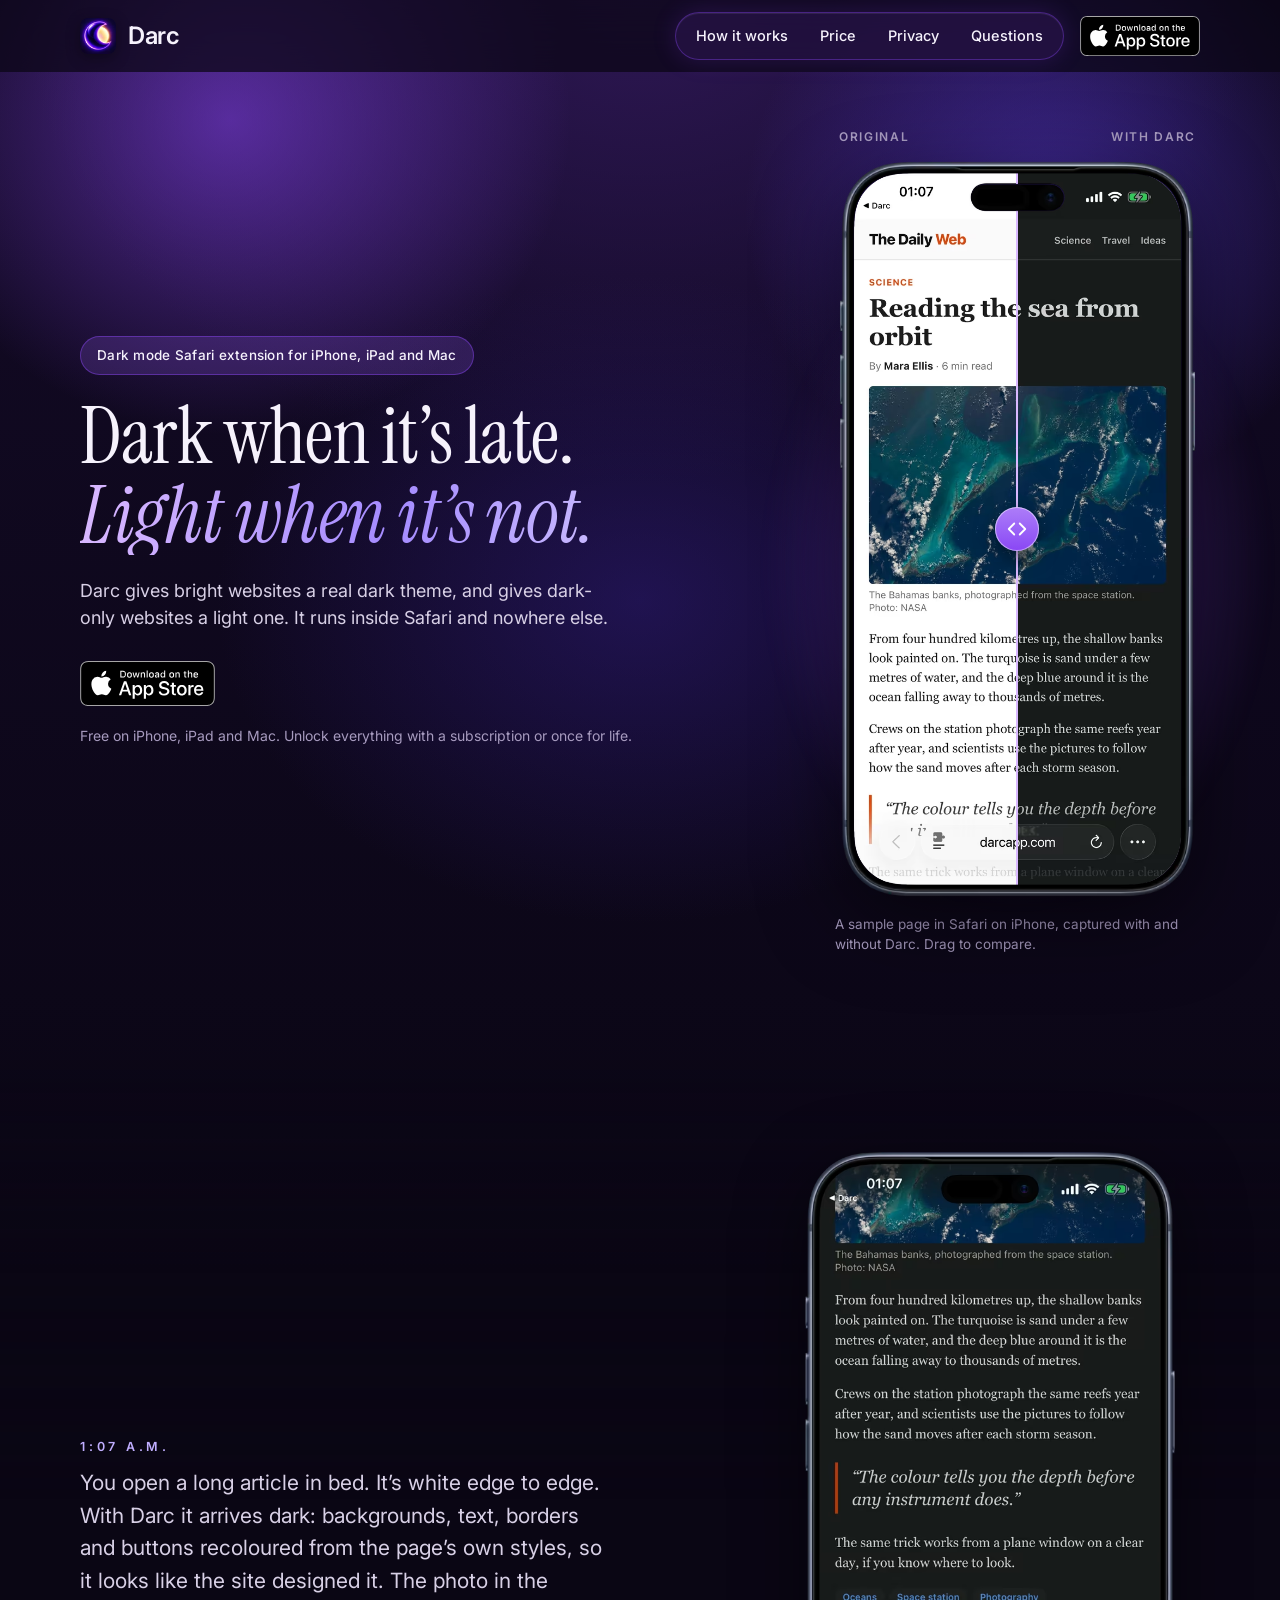
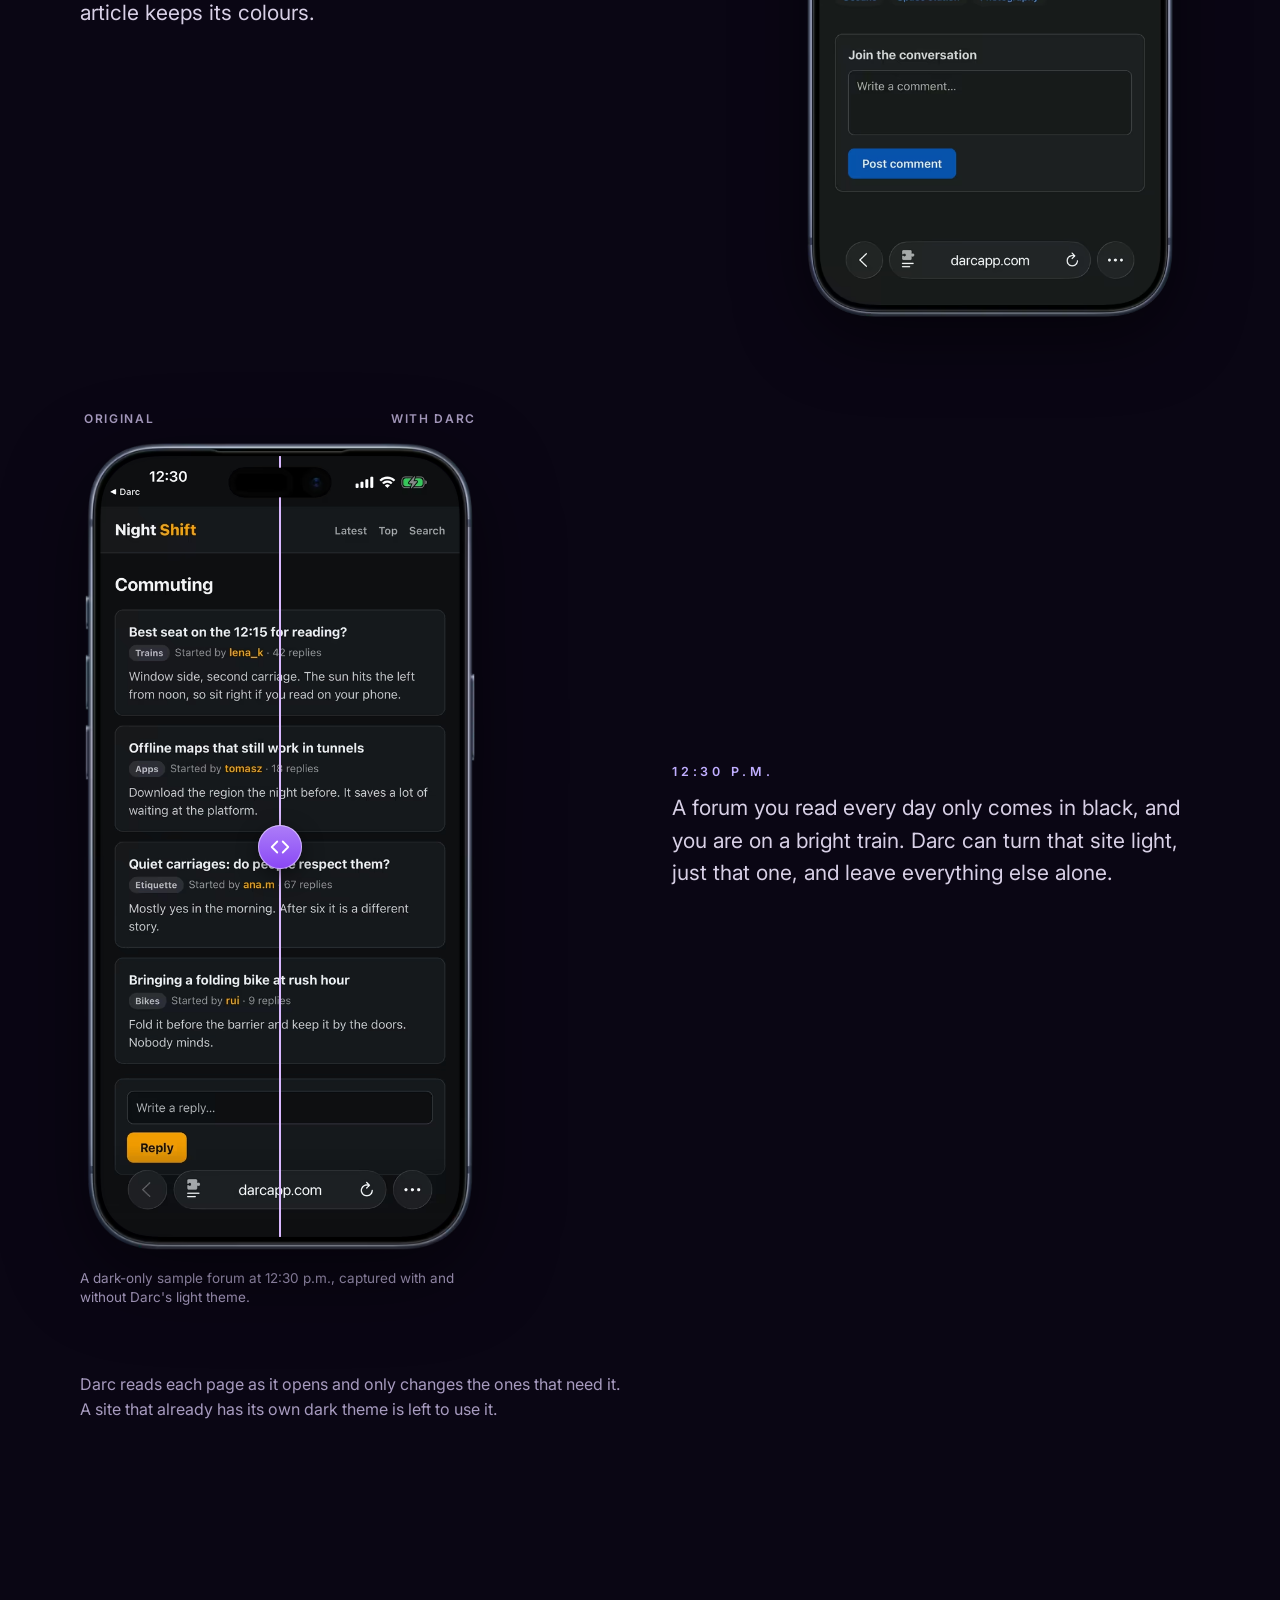
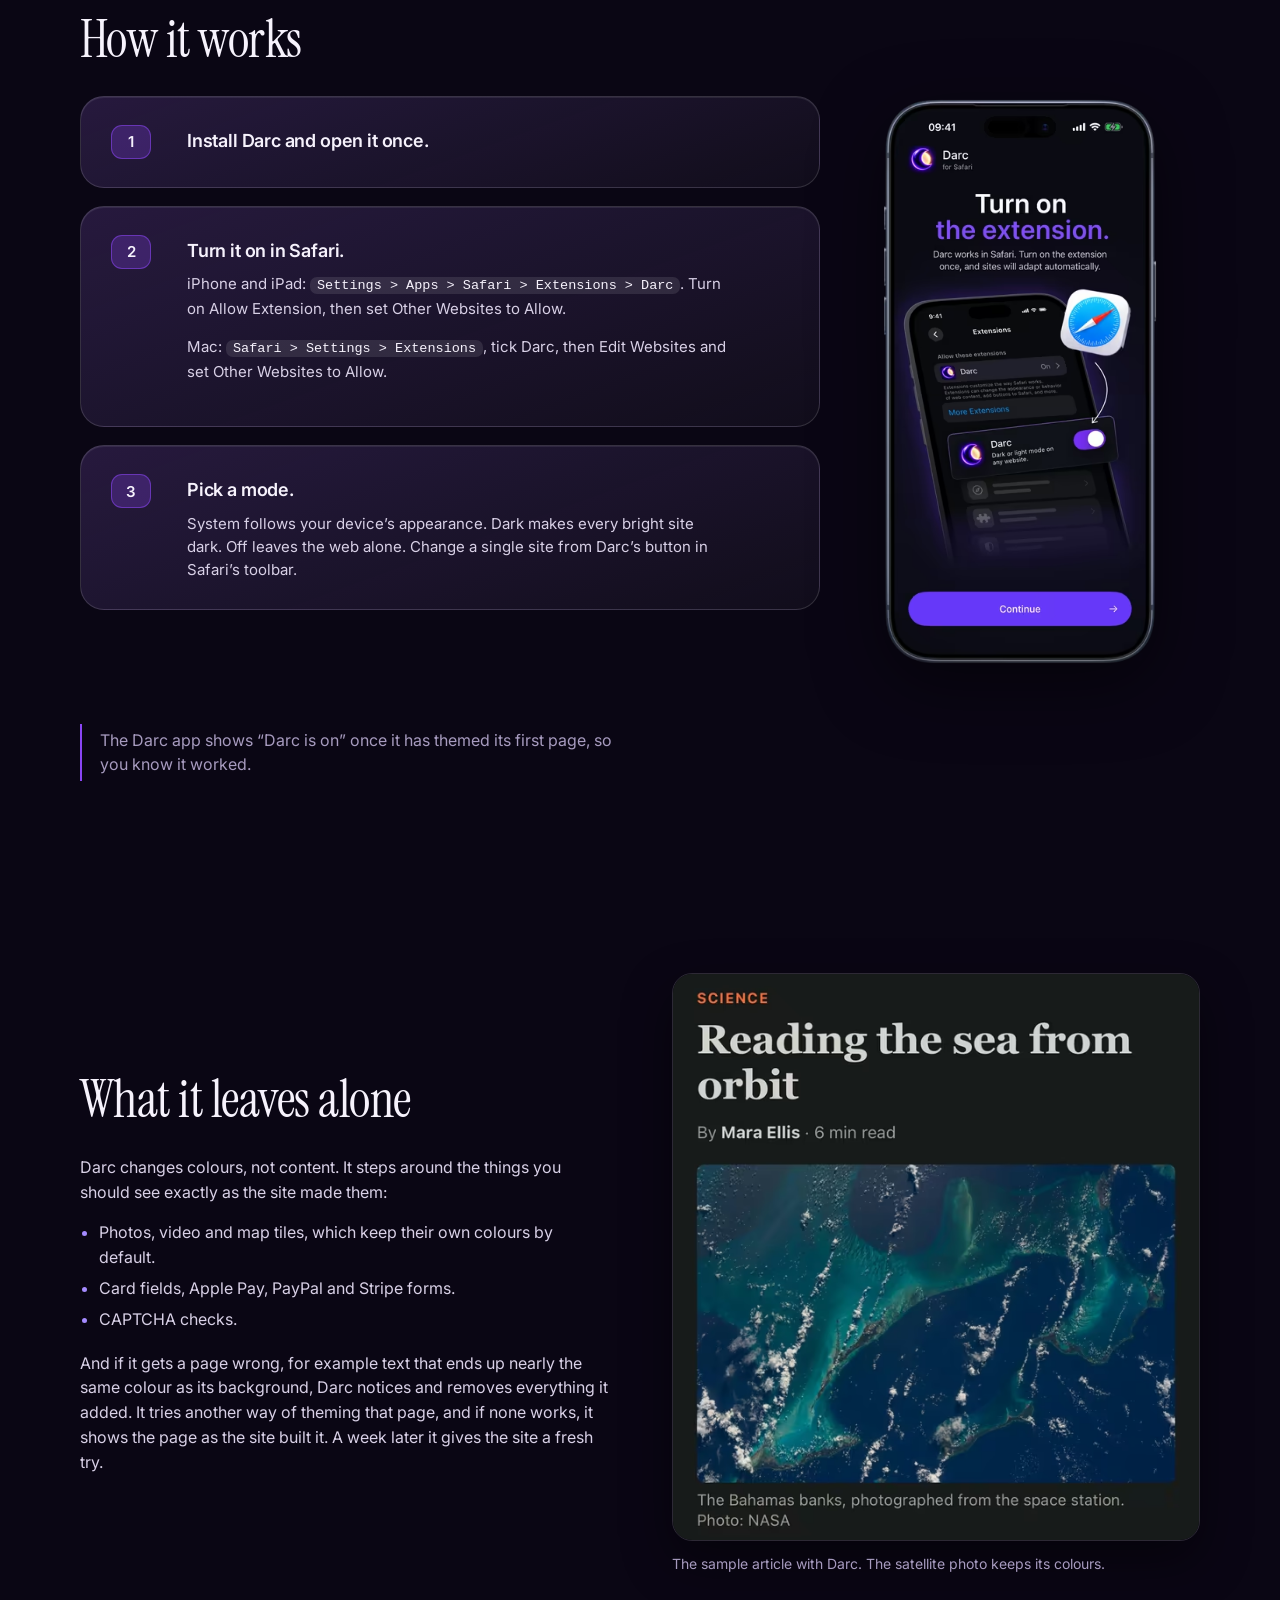
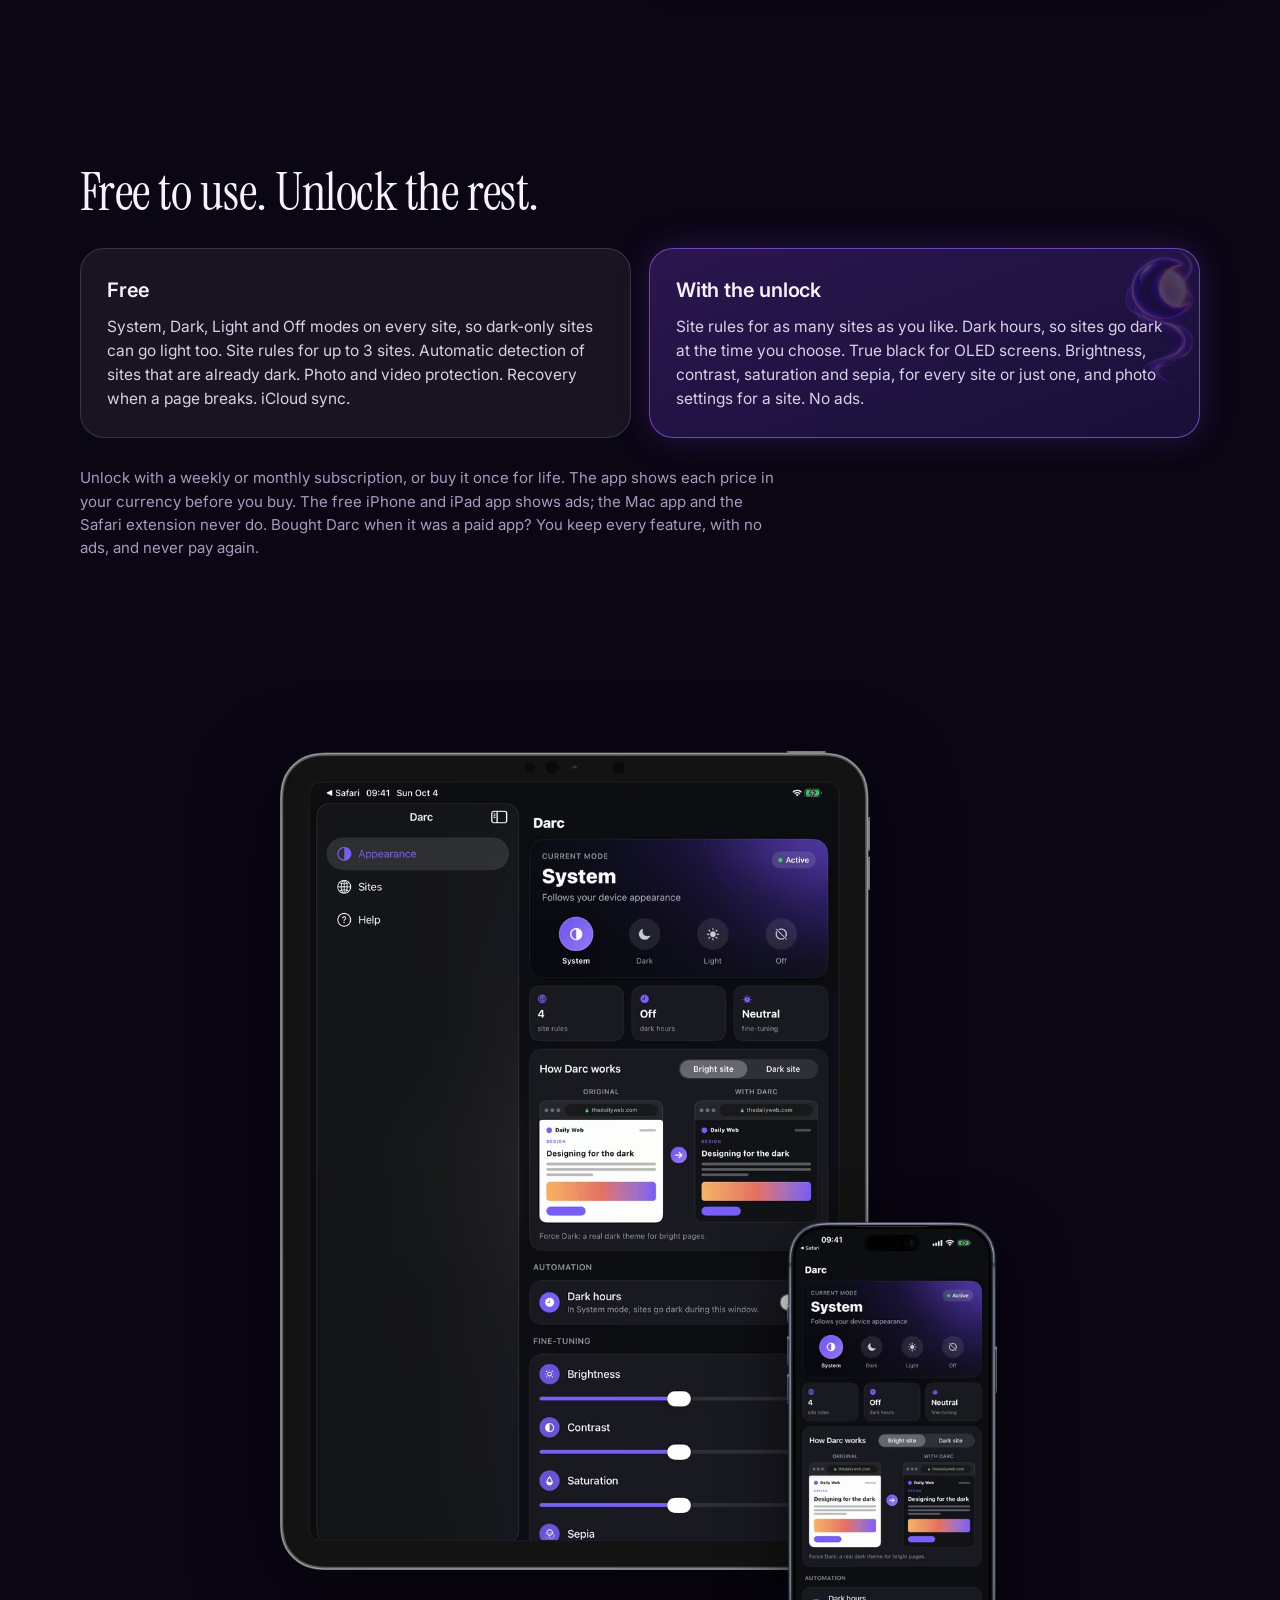
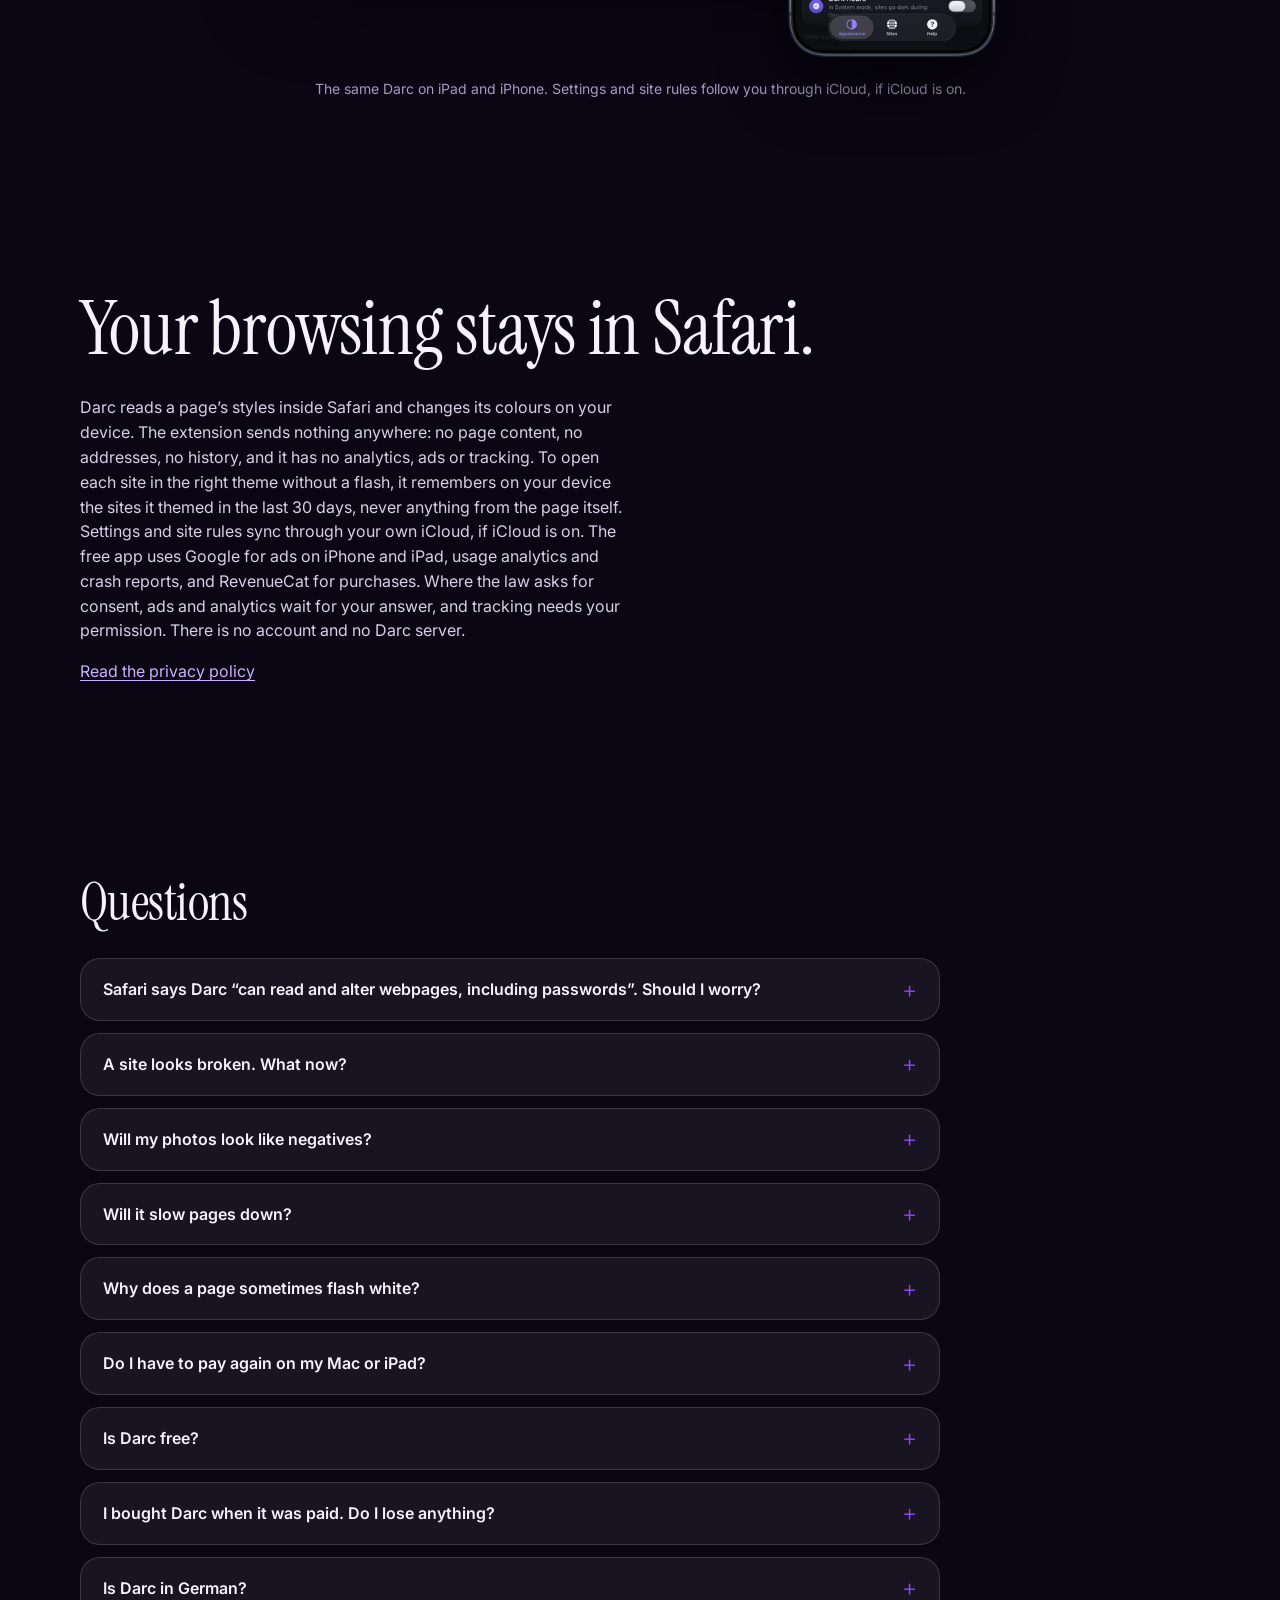
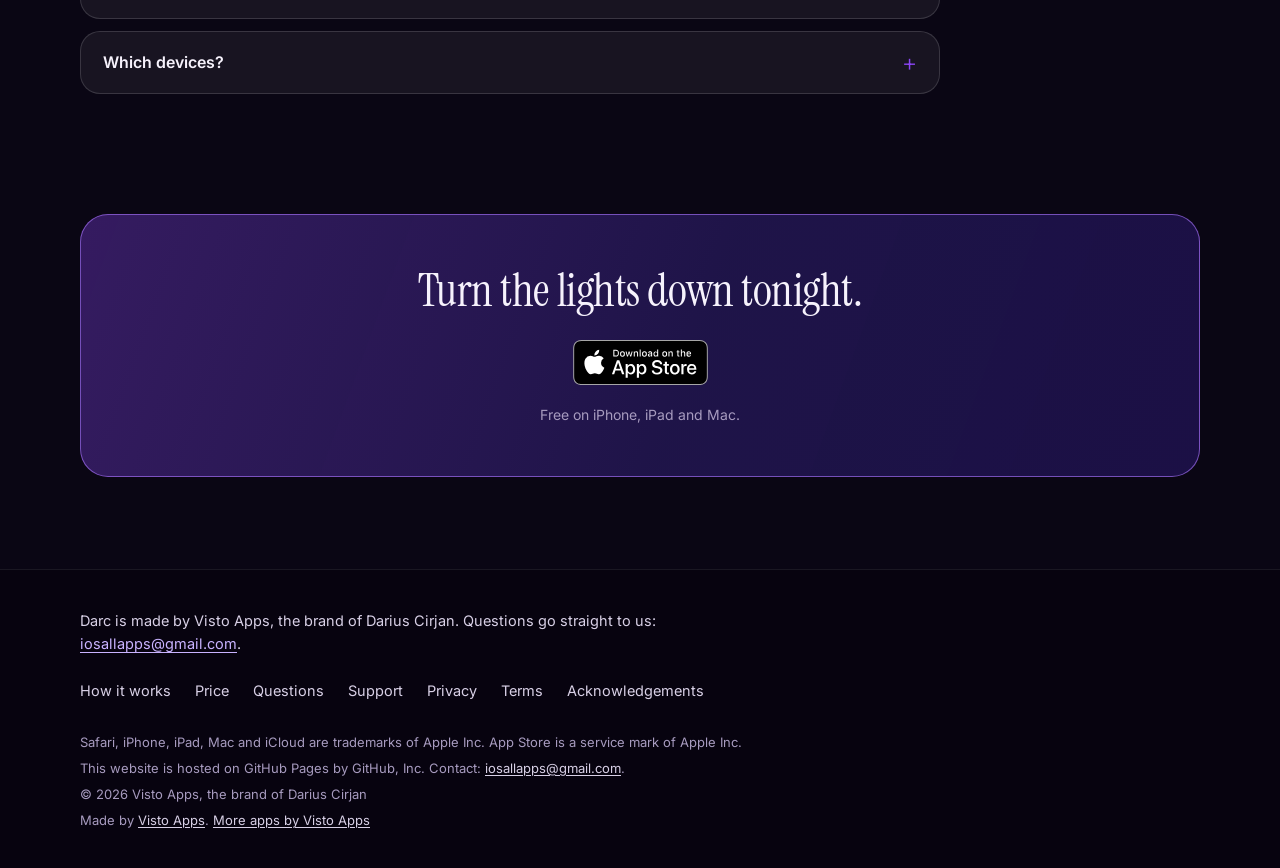
==== commit 79f94be8: "Add status bar color and rubber-band stretch - same top-of-page feel as vistoapps.com; build_pages.p" ====
--- a/index.html
+++ b/index.html
@@ -7,7 +7,7 @@
     <meta name="apple-itunes-app" content="app-id=6819036330">
     <title>Darc: Dark Mode for Safari, Free on iPhone and Mac</title>
     <meta name="description" content="Darc is a free Safari extension that gives bright websites a real dark theme and dark-only websites a light one, on iPhone, iPad and Mac. No account needed.">
-    <meta name="theme-color" content="#0a0614">
+    <meta name="theme-color" content="#2c1754" data-scrolled="#0a0614">
     <meta name="color-scheme" content="dark">
     <link rel="canonical" href="https://darcapp.com/">
     <link rel="alternate" hreflang="en" href="https://darcapp.com/">
@@ -32,7 +32,7 @@
     <link rel="apple-touch-icon" href="/apple-touch-icon.png">
     <link rel="preload" href="/assets/fonts/instrument-serif.woff2" as="font" type="font/woff2" crossorigin>
     <link rel="preload" href="/assets/fonts/inter.woff2" as="font" type="font/woff2" crossorigin>
-    <link rel="stylesheet" href="/styles.css?v=8">
+    <link rel="stylesheet" href="/styles.css?v=20261116s">
     <script>document.documentElement.classList.add("js")</script>
     <script type="application/ld+json">
 [
@@ -446,6 +446,6 @@
         </div>
     </footer>
     <!-- /build:footer -->
-    <script src="/site.js?v=4" defer></script>
+    <script src="/site.js?v=20261116s" defer></script>
 </body>
 </html>
--- a/styles.css
+++ b/styles.css
@@ -4,6 +4,8 @@
 
 @font-face { font-family: "Instrument Serif"; src: url("/assets/fonts/instrument-serif.woff2") format("woff2"); font-weight: 400; font-style: normal; font-display: swap; }
 @font-face { font-family: "Instrument Serif"; src: url("/assets/fonts/instrument-serif-italic.woff2") format("woff2"); font-weight: 400; font-style: italic; font-display: swap; }
+@font-face { font-family: "Instrument Serif Fallback"; src: local("Times New Roman"), local("TimesNewRomanPSMT"), local("Times"), local("Liberation Serif"), local("Tinos"); font-style: normal; size-adjust: 83.4%; }
+@font-face { font-family: "Instrument Serif Fallback"; src: local("Times New Roman Italic"), local("TimesNewRomanPS-ItalicMT"), local("Times-Italic"), local("Liberation Serif Italic"), local("Tinos Italic"); font-style: italic; size-adjust: 88.1%; }
 @font-face { font-family: "Inter"; src: url("/assets/fonts/inter.woff2") format("woff2"); font-weight: 100 900; font-style: normal; font-display: swap; }
 
 :root {
@@ -22,12 +24,10 @@
     --text-2: #d8d0e6;
     --text-3: #a79bbf;
     --glass: rgba(255, 255, 255, 0.06);
-    --glass-strong: rgba(255, 255, 255, 0.10);
     --glass-line: rgba(255, 255, 255, 0.14);
-    --glass-line-2: rgba(255, 255, 255, 0.26);
     --divider: rgba(255, 255, 255, 0.14);
     --link: #c9b3ff;
-    --serif: "Instrument Serif", "Iowan Old Style", Georgia, serif;
+    --serif: "Instrument Serif", "Instrument Serif Fallback", Georgia, serif;
     --sans: "Inter", -apple-system, BlinkMacSystemFont, "Segoe UI", Roboto, sans-serif;
     --mono: ui-monospace, "SF Mono", Menlo, monospace;
     --radius: 28px;
@@ -36,7 +36,6 @@
     --gutter: 40px;
     --measure: 34rem;
     --tap: 44px;
-    --ease: cubic-bezier(.2, .7, .2, 1);
 }
 
 *, *::before, *::after { box-sizing: border-box; }
@@ -77,8 +76,6 @@
 p:last-child { margin-bottom: 0; }
 
 .small { font-size: 0.875rem; color: var(--text-3); }
-.mono { font-family: var(--mono); font-size: 0.92em; }
-.muted { color: var(--text-3); }
 
 .wrap {
     width: 100%;
@@ -501,7 +498,6 @@
 .doc .container { max-width: 820px; margin: 0 auto; padding-left: var(--gutter); padding-right: var(--gutter); }
 .doc h1 { font-size: clamp(2.625rem, 5.4vw, 4rem); margin-bottom: 12px; }
 .doc h2 { font-size: clamp(1.625rem, 2.8vw, 2.125rem); line-height: 1.1; margin: 44px 0 14px; }
-.doc h3 { margin: 26px 0 10px; }
 .doc p, .doc ul, .doc ol { color: var(--text-2); line-height: 1.7; margin: 0 0 16px; }
 .doc ul, .doc ol { padding-left: 1.3em; }
 .doc li { margin-bottom: 8px; }
@@ -509,14 +505,8 @@
 .doc strong { color: var(--text); }
 .doc a { color: var(--link); overflow-wrap: anywhere; }
 .doc a:hover { color: var(--text); }
-.doc-meta, .doc .last-updated { color: var(--text-3); font-size: 0.875rem; margin-bottom: 24px; }
+.doc .last-updated { color: var(--text-3); font-size: 0.875rem; margin-bottom: 24px; }
 .doc-intro { font-size: 1.125rem; color: var(--text-3); }
-.callout {
-    margin: 24px 0; padding: 18px 20px;
-    border-left: 2px solid var(--c1);
-    background: var(--glass);
-    border-radius: 0 14px 14px 0;
-}
 .doc .toc { margin: 28px 0 8px; padding: 0; list-style: none; border-top: 1px solid var(--divider); }
 .toc li { margin: 0; border-bottom: 1px solid var(--divider); }
 .toc a { display: flex; align-items: center; min-height: var(--tap); text-decoration: none; color: var(--text); }
@@ -597,3 +587,7 @@
 @media (max-width: 900px), (hover: none) {
     .site-header { -webkit-backdrop-filter: none; backdrop-filter: none; background: rgba(10, 6, 20, 0.99); }
 }
+
+/* overscroll:start  the aurora stretches from its bottom edge while iOS rubber-bands the top (--osy set by the script) */
+body::before { transform-origin: 50% 100%; scale: 1 calc(1 + var(--osy, 0) / 1500); }
+/* overscroll:end */
